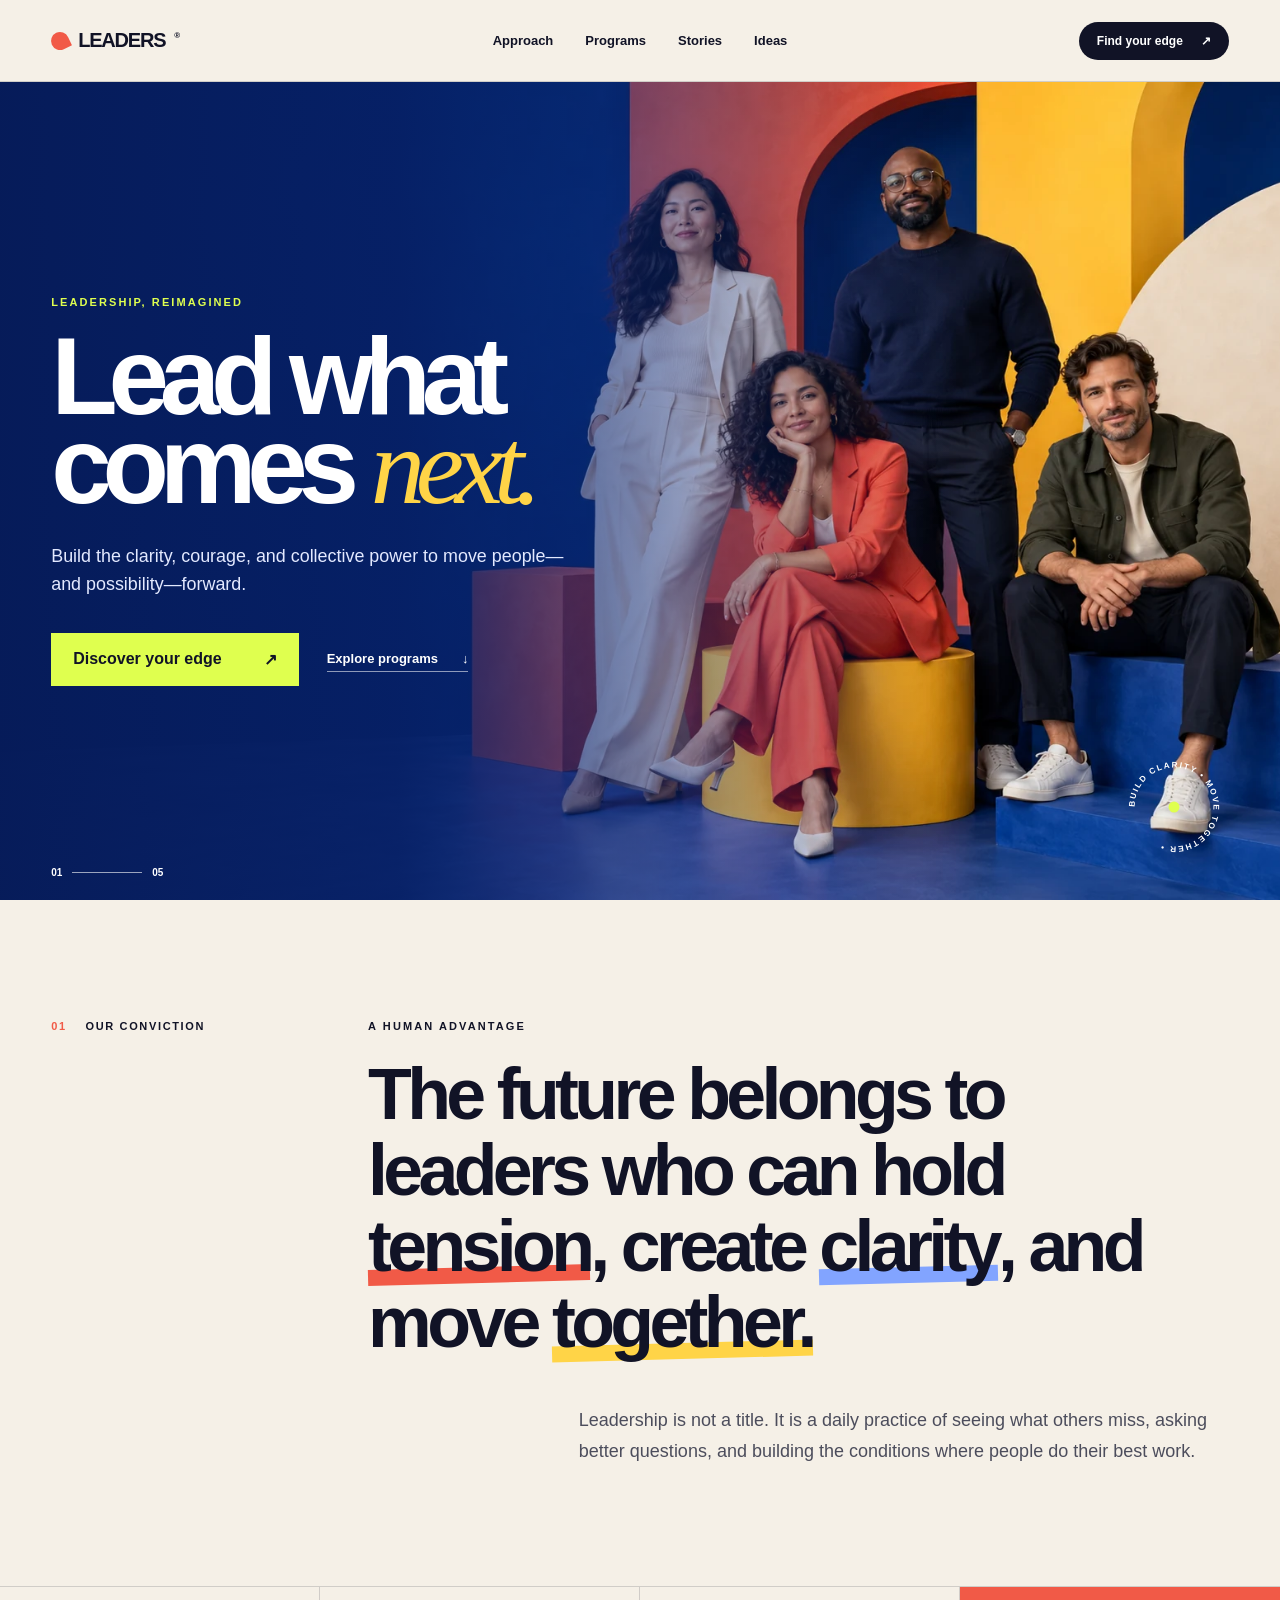
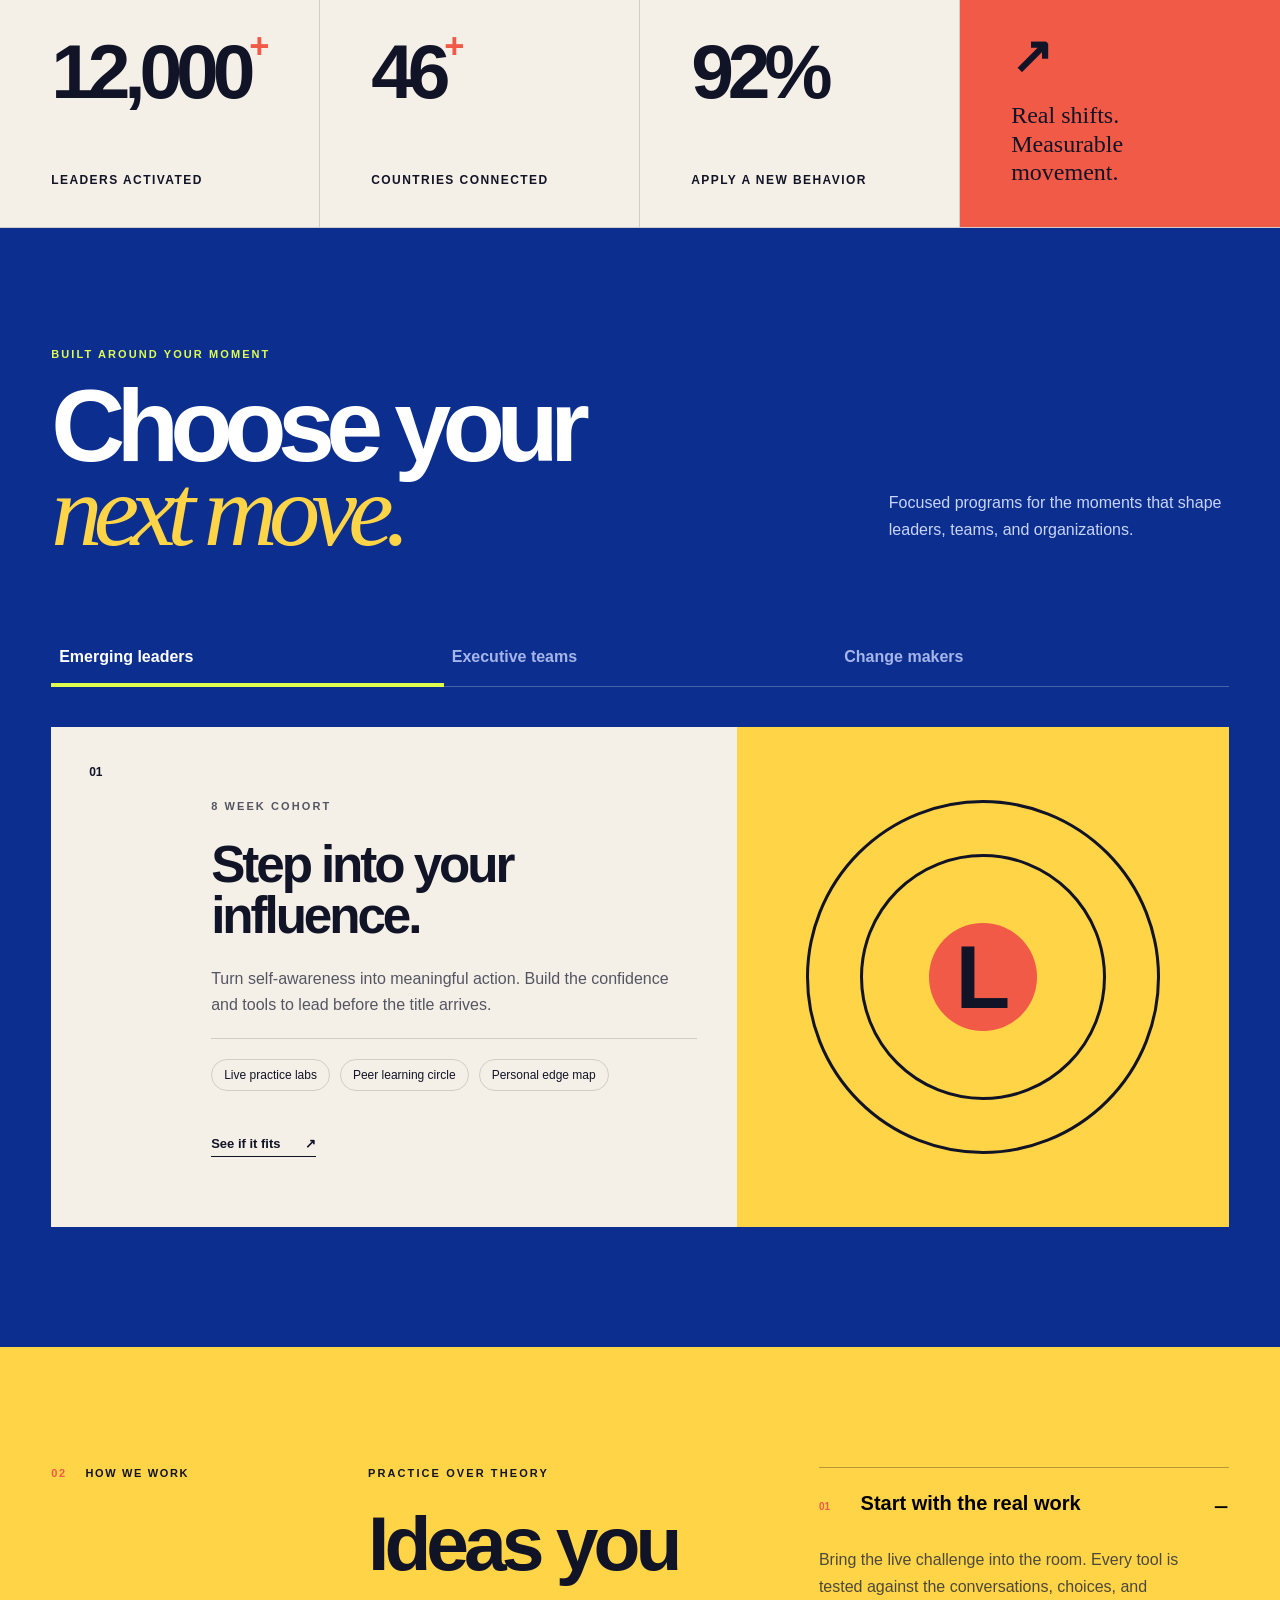
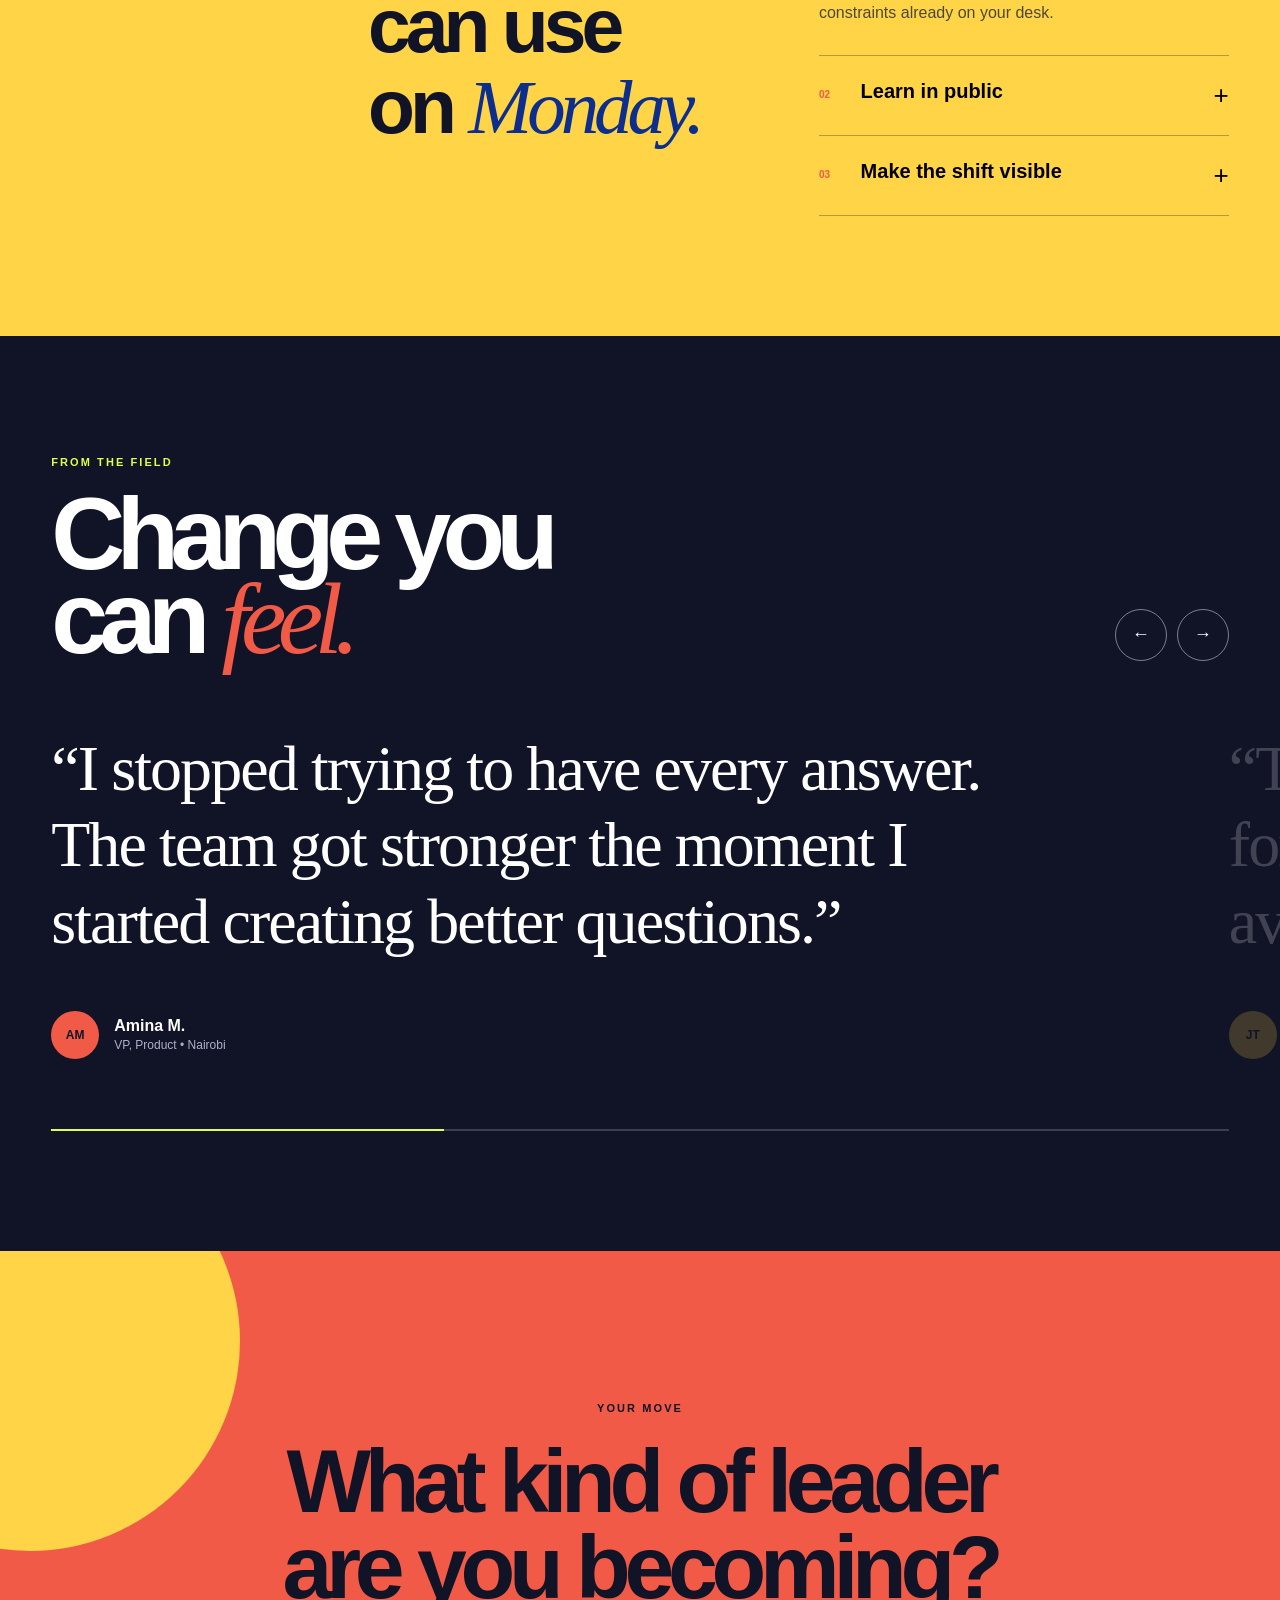
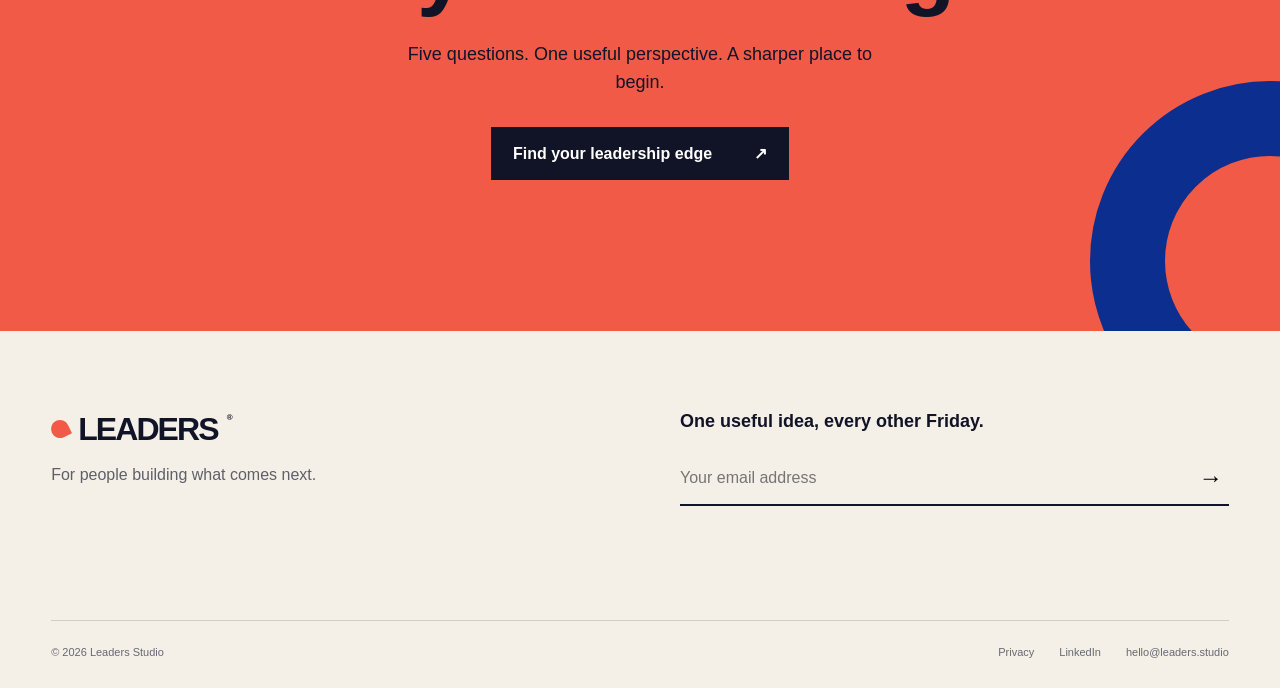
==== index.html @ 3ecda0b9 "Build premium interactive Leaders experience" ====
<!doctype html>
<html lang="en">
<head>
  <meta charset="utf-8">
  <meta name="viewport" content="width=device-width, initial-scale=1">
  <meta name="theme-color" content="#0c2f8f">
  <meta name="description" content="Leaders is a modern leadership studio for people building what comes next.">
  <title>Leaders — Lead what comes next</title>
  <link rel="icon" href="assets/favicon.svg" type="image/svg+xml">
  <link rel="stylesheet" href="styles.css">
  <script src="app.js" defer></script>
</head>
<body>
  <a class="skip-link" href="#main">Skip to content</a>
  <header class="site-header" id="top">
    <a class="brand" href="#top" aria-label="Leaders home">
      <span class="brand-dot" aria-hidden="true"></span>
      LEADERS<span class="brand-mark">®</span>
    </a>
    <nav class="desktop-nav" aria-label="Primary navigation">
      <a href="#approach">Approach</a>
      <a href="#programs">Programs</a>
      <a href="#stories">Stories</a>
      <a href="#ideas">Ideas</a>
    </nav>
    <button class="menu-button" type="button" aria-expanded="false" aria-controls="mobile-menu">
      <span>Menu</span><span class="menu-lines" aria-hidden="true"></span>
    </button>
    <button class="pill-button header-cta js-open-diagnostic" type="button">Find your edge <span>↗</span></button>
  </header>

  <div class="mobile-menu" id="mobile-menu" hidden>
    <nav aria-label="Mobile navigation">
      <a href="#approach">Approach <span>01</span></a>
      <a href="#programs">Programs <span>02</span></a>
      <a href="#stories">Stories <span>03</span></a>
      <a href="#ideas">Ideas <span>04</span></a>
    </nav>
    <button class="pill-button js-open-diagnostic" type="button">Find your leadership edge ↗</button>
  </div>

  <main id="main">
    <section class="hero" aria-labelledby="hero-heading">
      <img class="hero-image" src="assets/leaders-hero.webp" alt="A diverse group of four leaders in a colorful studio" width="2048" height="1280">
      <div class="hero-wash" aria-hidden="true"></div>
      <div class="hero-content reveal">
        <p class="eyebrow light">Leadership, reimagined</p>
        <h1 id="hero-heading">Lead what<br>comes <em>next.</em></h1>
        <p class="hero-copy">Build the clarity, courage, and collective power to move people—and possibility—forward.</p>
        <div class="hero-actions">
          <button class="button button-citrus js-open-diagnostic" type="button">Discover your edge <span>↗</span></button>
          <a class="text-link light-link" href="#programs">Explore programs <span>↓</span></a>
        </div>
      </div>
      <div class="hero-stamp" aria-hidden="true">
        <svg viewBox="0 0 120 120"><defs><path id="circle" d="M60,60 m-43,0 a43,43 0 1,1 86,0 a43,43 0 1,1 -86,0"/></defs><text><textPath href="#circle">BUILD CLARITY • MOVE TOGETHER • </textPath></text><circle cx="60" cy="60" r="6"/></svg>
      </div>
      <div class="hero-index" aria-hidden="true"><span>01</span><i></i><span>05</span></div>
    </section>

    <section class="manifesto section-grid" id="approach">
      <div class="section-label reveal"><span>01</span> Our conviction</div>
      <div class="manifesto-copy reveal">
        <p class="eyebrow">A human advantage</p>
        <h2>The future belongs to leaders who can hold <span class="marker coral">tension</span>, create <span class="marker blue">clarity</span>, and move <span class="marker yellow">together.</span></h2>
        <p>Leadership is not a title. It is a daily practice of seeing what others miss, asking better questions, and building the conditions where people do their best work.</p>
      </div>
    </section>

    <section class="metrics" aria-label="Our impact">
      <article class="metric reveal"><strong data-counter="12000">0</strong><span>leaders activated</span></article>
      <article class="metric reveal"><strong data-counter="46">0</strong><span>countries connected</span></article>
      <article class="metric reveal"><strong data-counter="92" data-suffix="%">0</strong><span>apply a new behavior</span></article>
      <article class="metric coral-card reveal"><span class="metric-symbol">↗</span><p>Real shifts.<br>Measurable movement.</p></article>
    </section>

    <section class="programs" id="programs">
      <div class="programs-head reveal">
        <div><p class="eyebrow light">Built around your moment</p><h2>Choose your<br><em>next move.</em></h2></div>
        <p>Focused programs for the moments that shape leaders, teams, and organizations.</p>
      </div>
      <div class="program-tabs" role="tablist" aria-label="Leadership programs">
        <button type="button" role="tab" aria-selected="true" aria-controls="program-panel" data-program="emerging">Emerging leaders</button>
        <button type="button" role="tab" aria-selected="false" aria-controls="program-panel" data-program="executive">Executive teams</button>
        <button type="button" role="tab" aria-selected="false" aria-controls="program-panel" data-program="change">Change makers</button>
      </div>
      <div class="program-panel" id="program-panel" role="tabpanel" tabindex="0">
        <div class="program-number" aria-hidden="true">01</div>
        <div class="program-content">
          <p class="eyebrow" id="program-kicker">8 week cohort</p>
          <h3 id="program-title">Step into your influence.</h3>
          <p id="program-copy">Turn self-awareness into meaningful action. Build the confidence and tools to lead before the title arrives.</p>
          <ul id="program-list"><li>Live practice labs</li><li>Peer learning circle</li><li>Personal edge map</li></ul>
          <button class="text-link dark-link js-open-diagnostic" type="button">See if it fits <span>↗</span></button>
        </div>
        <div class="program-visual" aria-hidden="true"><div class="orbit orbit-one"></div><div class="orbit orbit-two"></div><div class="orbit-core">L</div></div>
      </div>
    </section>

    <section class="principles section-grid" id="ideas">
      <div class="section-label reveal"><span>02</span> How we work</div>
      <div class="principles-content">
        <div class="principles-title reveal"><p class="eyebrow">Practice over theory</p><h2>Ideas you can use<br>on <em>Monday.</em></h2></div>
        <div class="accordion">
          <article class="accordion-item open">
            <button type="button" aria-expanded="true"><span><i>01</i> Start with the real work</span><b>−</b></button>
            <div class="accordion-content"><p>Bring the live challenge into the room. Every tool is tested against the conversations, choices, and constraints already on your desk.</p></div>
          </article>
          <article class="accordion-item">
            <button type="button" aria-expanded="false"><span><i>02</i> Learn in public</span><b>+</b></button>
            <div class="accordion-content"><p>Leadership grows through observation and honest reflection. Practice with peers who challenge your defaults and expand your range.</p></div>
          </article>
          <article class="accordion-item">
            <button type="button" aria-expanded="false"><span><i>03</i> Make the shift visible</span><b>+</b></button>
            <div class="accordion-content"><p>Translate intention into small, observable behaviors. Measure what changes in the room, across the team, and through the work.</p></div>
          </article>
        </div>
      </div>
    </section>

    <section class="story-section" id="stories">
      <div class="story-top reveal">
        <div><p class="eyebrow light">From the field</p><h2>Change you<br>can <em>feel.</em></h2></div>
        <div class="story-controls"><button class="circle-button" id="story-prev" type="button" aria-label="Previous story">←</button><button class="circle-button" id="story-next" type="button" aria-label="Next story">→</button></div>
      </div>
      <div class="story-track" aria-live="polite">
        <article class="story-card active" data-story="0">
          <blockquote>“I stopped trying to have every answer. The team got stronger the moment I started creating better questions.”</blockquote>
          <footer><span class="avatar avatar-coral">AM</span><div><strong>Amina M.</strong><span>VP, Product • Nairobi</span></div></footer>
        </article>
        <article class="story-card" data-story="1">
          <blockquote>“The program gave us a shared language for the conversations we had been avoiding. That changed everything.”</blockquote>
          <footer><span class="avatar avatar-yellow">JT</span><div><strong>Jon T.</strong><span>Founder • London</span></div></footer>
        </article>
        <article class="story-card" data-story="2">
          <blockquote>“We moved from a group of smart individuals to a team that could actually think—and decide—together.”</blockquote>
          <footer><span class="avatar avatar-blue">SL</span><div><strong>Sofia L.</strong><span>Chief People Officer • São Paulo</span></div></footer>
        </article>
      </div>
      <div class="story-progress"><i></i></div>
    </section>

    <section class="cta-section">
      <div class="cta-shape shape-one" aria-hidden="true"></div><div class="cta-shape shape-two" aria-hidden="true"></div>
      <div class="cta-content reveal">
        <p class="eyebrow">Your move</p>
        <h2>What kind of leader<br>are you becoming?</h2>
        <p>Five questions. One useful perspective. A sharper place to begin.</p>
        <button class="button button-ink js-open-diagnostic" type="button">Find your leadership edge <span>↗</span></button>
      </div>
    </section>
  </main>

  <footer class="site-footer">
    <div class="footer-main">
      <div><a class="brand footer-brand" href="#top"><span class="brand-dot"></span>LEADERS<span class="brand-mark">®</span></a><p>For people building what comes next.</p></div>
      <form class="newsletter" id="newsletter-form"><label for="email">One useful idea, every other Friday.</label><div><input id="email" type="email" placeholder="Your email address" required autocomplete="email"><button type="submit" aria-label="Subscribe">→</button></div><p class="form-note" id="form-note" aria-live="polite"></p></form>
    </div>
    <div class="footer-bottom"><span>© 2026 Leaders Studio</span><div><a href="#">Privacy</a><a href="#">LinkedIn</a><a href="mailto:hello@leaders.studio">hello@leaders.studio</a></div></div>
  </footer>

  <dialog class="diagnostic" id="diagnostic-dialog" aria-labelledby="diagnostic-title">
    <div class="diagnostic-shell">
      <button class="dialog-close" type="button" aria-label="Close diagnostic">×</button>
      <div class="diagnostic-aside"><a class="brand"><span class="brand-dot"></span>LEADERS<span class="brand-mark">®</span></a><div><span id="question-count">01 / 05</span><div class="progress"><i id="diagnostic-progress"></i></div><p>There are no wrong answers. Choose the response that feels most like you today.</p></div></div>
      <div class="diagnostic-main">
        <section id="diagnostic-questions">
          <p class="eyebrow">Leadership edge finder</p>
          <h2 id="diagnostic-title">When the path is unclear, you usually…</h2>
          <div class="answer-list" id="answer-list"></div>
          <button class="back-button" id="diagnostic-back" type="button" hidden>← Previous question</button>
        </section>
        <section class="diagnostic-result" id="diagnostic-result" hidden>
          <p class="eyebrow">Your current edge</p><div class="result-badge" id="result-badge">CA</div><h2 id="result-title">The Catalyst</h2><p id="result-copy"></p>
          <div class="result-bars"><div><span>Vision</span><i><b id="bar-vision"></b></i></div><div><span>Connection</span><i><b id="bar-connection"></b></i></div><div><span>Delivery</span><i><b id="bar-delivery"></b></i></div></div>
          <button class="button button-citrus" id="result-reset" type="button">Try again ↻</button>
        </section>
      </div>
    </div>
  </dialog>
</body>
</html>
---- styles.css ----
:root{--ink:#111326;--blue:#0c2f8f;--blue-2:#153fa9;--coral:#f15a47;--yellow:#ffd447;--citrus:#dfff4f;--cream:#f5f0e7;--white:#fff;--line:rgba(17,19,38,.16);--pad:clamp(20px,4vw,64px);--ease:cubic-bezier(.2,.75,.25,1);--radius:0px}*{box-sizing:border-box}html{scroll-behavior:smooth}body{margin:0;background:var(--cream);color:var(--ink);font-family:"Avenir Next","Helvetica Neue",Arial,sans-serif;font-size:16px;overflow-x:hidden}body.menu-open,body.dialog-open{overflow:hidden}button,input{font:inherit}button,a{-webkit-tap-highlight-color:transparent}button{cursor:pointer}a{color:inherit;text-decoration:none}.skip-link{position:fixed;top:8px;left:8px;z-index:200;background:var(--citrus);padding:12px 18px;transform:translateY(-150%)}.skip-link:focus{transform:none}.site-header{height:82px;background:var(--cream);display:grid;grid-template-columns:1fr auto 1fr;align-items:center;padding:0 var(--pad);position:relative;z-index:50;border-bottom:1px solid var(--line)}.brand{display:inline-flex;align-items:center;gap:9px;width:max-content;font-weight:900;letter-spacing:-.06em;font-size:20px}.brand-dot{width:18px;height:18px;background:var(--coral);display:inline-block;border-radius:50% 50% 0 50%;transform:rotate(-25deg)}.brand-mark{font-size:8px;align-self:flex-start;margin-top:2px}.desktop-nav{display:flex;gap:32px;font-size:13px;font-weight:700}.desktop-nav a{position:relative}.desktop-nav a:after{content:"";position:absolute;left:0;right:100%;bottom:-6px;height:2px;background:var(--coral);transition:right .3s var(--ease)}.desktop-nav a:hover:after{right:0}.header-cta{justify-self:end}.pill-button,.button{border:0;font-weight:800}.pill-button{border-radius:999px;background:var(--ink);color:white;padding:12px 18px;font-size:12px;display:inline-flex;gap:18px;align-items:center}.pill-button:hover span{transform:translate(2px,-2px)}.menu-button{display:none;border:0;background:transparent;font-weight:800}.mobile-menu{position:fixed;z-index:40;inset:72px 0 0;background:var(--yellow);padding:40px 24px}.mobile-menu nav{display:grid}.mobile-menu nav a{font-size:40px;font-weight:800;letter-spacing:-.05em;padding:15px 0;border-bottom:1px solid rgba(17,19,38,.2);display:flex;justify-content:space-between}.mobile-menu nav span{font-size:12px;letter-spacing:0}.mobile-menu .pill-button{margin-top:35px}.hero{height:calc(100svh - 82px);min-height:650px;position:relative;isolation:isolate;background:var(--blue);overflow:hidden}.hero-image{position:absolute;inset:0;width:100%;height:100%;object-fit:cover}.hero-wash{position:absolute;inset:0;background:linear-gradient(90deg,rgba(6,27,89,.99) 0%,rgba(6,31,101,.94) 31%,rgba(12,47,143,.43) 53%,rgba(12,47,143,0) 75%)}.hero-content{position:relative;z-index:2;height:100%;display:flex;flex-direction:column;justify-content:center;align-items:flex-start;width:min(720px,58%);padding:60px var(--pad);color:white}.eyebrow{text-transform:uppercase;letter-spacing:.19em;font-weight:900;font-size:11px;margin:0 0 24px}.eyebrow.light{color:var(--citrus)}.hero h1,.programs h2,.story-section h2{font-size:clamp(64px,8.5vw,134px);line-height:.82;letter-spacing:-.085em;margin:0;font-weight:850}.hero h1 em,.programs h2 em,.story-section h2 em{font-family:Georgia,serif;font-weight:400}.hero h1 em{color:var(--yellow)}.hero-copy{font-size:clamp(16px,1.4vw,21px);line-height:1.55;max-width:530px;margin:32px 0 0;color:#e3e9ff}.hero-actions{display:flex;align-items:center;gap:28px;margin-top:34px}.button{padding:17px 22px;display:inline-flex;gap:42px;align-items:center;transition:transform .25s var(--ease),box-shadow .25s}.button:hover{transform:translateY(-3px);box-shadow:0 12px 30px rgba(0,0,0,.15)}.button-citrus{background:var(--citrus);color:var(--ink)}.button-ink{background:var(--ink);color:white}.text-link{border:0;background:none;padding:5px 0;font-size:13px;font-weight:800;display:inline-flex;gap:24px;align-items:center}.light-link{color:white;border-bottom:1px solid rgba(255,255,255,.55)}.dark-link{color:var(--ink);border-bottom:1px solid var(--ink)}.text-link span{transition:transform .2s}.text-link:hover span{transform:translate(3px,-2px)}.hero-stamp{position:absolute;z-index:2;right:var(--pad);bottom:38px;width:110px;height:110px;color:white}.hero-stamp svg{width:100%;height:100%;animation:spin 18s linear infinite}.hero-stamp text{fill:white;font-size:9px;letter-spacing:1.8px;font-weight:800}.hero-stamp circle{fill:var(--citrus)}.hero-index{position:absolute;z-index:2;left:var(--pad);bottom:22px;color:white;display:flex;align-items:center;gap:10px;font-size:10px;font-weight:800}.hero-index i{width:70px;height:1px;background:rgba(255,255,255,.6)}@keyframes spin{to{transform:rotate(360deg)}}.section-grid{display:grid;grid-template-columns:minmax(150px,1fr) minmax(0,3fr);gap:30px;padding:120px var(--pad)}.section-label{text-transform:uppercase;font-size:11px;letter-spacing:.15em;font-weight:800}.section-label span{color:var(--coral);margin-right:14px}.manifesto-copy{max-width:1050px}.manifesto-copy h2,.principles h2{font-size:clamp(42px,5.6vw,82px);line-height:1.06;letter-spacing:-.065em;margin:0}.manifesto-copy>p:last-child{font-size:18px;line-height:1.7;max-width:650px;margin:45px 0 0 auto;color:#4c4d5c}.marker{position:relative;white-space:nowrap}.marker:after{content:"";position:absolute;height:.22em;left:0;right:0;bottom:.05em;z-index:-1;transform:rotate(-1.5deg)}.marker.coral:after{background:var(--coral)}.marker.blue:after{background:#82a4ff}.marker.yellow:after{background:var(--yellow)}.metrics{display:grid;grid-template-columns:repeat(4,1fr);border-top:1px solid var(--line);border-bottom:1px solid var(--line)}.metric{min-height:240px;padding:40px var(--pad);border-right:1px solid var(--line);display:flex;flex-direction:column;justify-content:space-between}.metric strong{font-size:clamp(52px,6vw,88px);letter-spacing:-.08em}.metric strong:after{content:"+";color:var(--coral);font-size:.45em;vertical-align:top}.metric:nth-child(3) strong:after{content:""}.metric span{font-size:12px;text-transform:uppercase;letter-spacing:.12em;font-weight:800}.metric.coral-card{background:var(--coral);border:0}.metric.coral-card .metric-symbol{font-size:50px}.metric.coral-card p{font-family:Georgia,serif;font-size:24px;line-height:1.2;margin:0}.programs{background:var(--blue);color:white;padding:120px var(--pad)}.programs-head{display:flex;justify-content:space-between;align-items:end;gap:50px}.programs-head>p{width:340px;color:#c8d4fc;line-height:1.7;margin:0 0 10px}.programs h2{font-size:clamp(65px,8vw,116px)}.programs h2 em{color:var(--yellow)}.program-tabs{display:flex;border-bottom:1px solid rgba(255,255,255,.25);margin-top:75px}.program-tabs button{flex:1;border:0;background:transparent;color:#a6b5e9;padding:20px 8px;font-weight:800;text-align:left;position:relative}.program-tabs button[aria-selected="true"]{color:white}.program-tabs button[aria-selected="true"]:after{content:"";position:absolute;left:0;right:0;bottom:-1px;height:4px;background:var(--citrus)}.program-panel{margin-top:40px;background:var(--cream);color:var(--ink);min-height:500px;display:grid;grid-template-columns:120px 1.15fr 1fr;overflow:hidden}.program-number{padding:38px;font-size:12px;font-weight:800}.program-content{padding:70px 40px;align-self:center;max-width:600px}.program-content h3{font-size:clamp(38px,4vw,62px);line-height:1;letter-spacing:-.06em;margin:0 0 24px}.program-content>p{color:#545563;line-height:1.65}.program-content ul{list-style:none;padding:20px 0;margin:20px 0;border-top:1px solid var(--line);display:flex;flex-wrap:wrap;gap:10px}.program-content li{font-size:12px;border:1px solid var(--line);border-radius:999px;padding:8px 12px}.program-visual{position:relative;overflow:hidden;background:var(--yellow);display:grid;place-items:center}.orbit{position:absolute;border:3px solid var(--ink);border-radius:50%}.orbit-one{width:72%;aspect-ratio:1}.orbit-two{width:50%;aspect-ratio:1}.orbit-core{width:22%;aspect-ratio:1;background:var(--coral);display:grid;place-items:center;border-radius:50%;font-size:clamp(50px,7vw,100px);font-weight:900;transition:transform .6s var(--ease)}.program-panel:hover .orbit-core{transform:rotate(12deg) scale(1.05)}.principles{background:var(--yellow)}.principles-content{display:grid;grid-template-columns:.95fr 1.05fr;gap:80px}.principles h2{font-size:clamp(52px,6vw,90px)}.principles h2 em{font-family:Georgia,serif;font-weight:400;color:var(--blue)}.accordion-item{border-top:1px solid rgba(17,19,38,.3)}.accordion-item:last-child{border-bottom:1px solid rgba(17,19,38,.3)}.accordion-item button{width:100%;border:0;background:none;padding:24px 0;display:flex;justify-content:space-between;text-align:left;font-weight:800;font-size:20px}.accordion-item i{font-style:normal;font-size:10px;color:var(--coral);margin-right:25px}.accordion-item b{font-size:26px;font-weight:400}.accordion-content{display:grid;grid-template-rows:0fr;transition:grid-template-rows .4s var(--ease)}.accordion-content>p{overflow:hidden;margin:0;line-height:1.65;color:#4c493b;padding-right:35px}.accordion-item.open .accordion-content{grid-template-rows:1fr}.accordion-item.open .accordion-content>p{padding-bottom:28px}.story-section{background:var(--ink);color:white;padding:120px var(--pad);overflow:hidden}.story-top{display:flex;justify-content:space-between;align-items:end}.story-section h2{font-size:clamp(62px,8vw,112px)}.story-section h2 em{color:var(--coral)}.story-controls{display:flex;gap:10px}.circle-button{width:52px;height:52px;border-radius:50%;border:1px solid rgba(255,255,255,.45);background:transparent;color:white;font-size:18px}.circle-button:hover{background:white;color:var(--ink)}.story-track{margin-top:70px;display:flex;transition:transform .6s var(--ease)}.story-card{min-width:100%;padding-right:15vw;opacity:.2;transition:opacity .4s}.story-card.active{opacity:1}.story-card blockquote{font-family:Georgia,serif;font-size:clamp(36px,5vw,68px);line-height:1.2;margin:0;letter-spacing:-.03em}.story-card footer{display:flex;align-items:center;gap:15px;margin-top:50px}.story-card footer div{display:grid;gap:3px}.story-card footer span{font-size:12px;color:#aeb2c8}.avatar{width:48px;height:48px;border-radius:50%;display:grid!important;place-items:center;color:var(--ink)!important;font-weight:900}.avatar-coral{background:var(--coral)}.avatar-yellow{background:var(--yellow)}.avatar-blue{background:#86a7ff}.story-progress{height:2px;background:rgba(255,255,255,.18);margin-top:70px}.story-progress i{display:block;width:33.333%;height:100%;background:var(--citrus);transition:transform .6s var(--ease)}.cta-section{min-height:680px;background:var(--coral);display:grid;place-items:center;text-align:center;position:relative;overflow:hidden;padding:100px 24px}.cta-content{position:relative;z-index:2}.cta-section h2{font-size:clamp(52px,7vw,100px);line-height:.96;letter-spacing:-.07em;margin:0}.cta-section p:not(.eyebrow){font-size:18px;margin:30px auto;max-width:510px;line-height:1.6}.cta-shape{position:absolute;border-radius:50%}.shape-one{width:420px;height:420px;background:var(--yellow);left:-180px;top:-120px}.shape-two{width:360px;height:360px;border:75px solid var(--blue);right:-170px;bottom:-110px}.site-footer{background:var(--cream);padding:80px var(--pad) 30px}.footer-main{display:grid;grid-template-columns:1fr 1fr;gap:80px;align-items:start}.footer-brand{font-size:32px}.footer-main>div>p{color:#5e5f69;margin-top:18px}.newsletter label{font-weight:800;font-size:18px}.newsletter>div{display:flex;border-bottom:2px solid var(--ink);margin-top:20px}.newsletter input{flex:1;border:0;background:transparent;padding:17px 0;outline:0}.newsletter button{border:0;background:none;font-size:24px}.form-note{height:20px;font-size:12px;color:var(--blue)}.footer-bottom{display:flex;justify-content:space-between;border-top:1px solid var(--line);padding-top:25px;margin-top:70px;font-size:11px;color:#666873}.footer-bottom div{display:flex;gap:25px}.diagnostic{padding:0;border:0;width:min(1100px,calc(100% - 32px));max-width:none;background:transparent}.diagnostic::backdrop{background:rgba(5,8,22,.88);backdrop-filter:blur(8px)}.diagnostic-shell{min-height:660px;display:grid;grid-template-columns:33% 67%;background:var(--cream);position:relative}.dialog-close{position:absolute;right:20px;top:18px;z-index:4;border:0;background:transparent;font-size:32px;line-height:1}.diagnostic-aside{background:var(--blue);color:white;padding:35px;display:flex;flex-direction:column;justify-content:space-between}.diagnostic-aside .brand-dot{background:var(--yellow)}.diagnostic-aside>div>span{font-size:11px;font-weight:800}.diagnostic-aside p{color:#bdc8ef;font-size:13px;line-height:1.6}.progress{height:3px;background:rgba(255,255,255,.2);margin:14px 0 25px}.progress i{display:block;width:20%;height:100%;background:var(--citrus);transition:width .35s}.diagnostic-main{padding:70px clamp(30px,6vw,90px);display:grid;align-items:center}.diagnostic-main h2{font-size:clamp(36px,4vw,58px);letter-spacing:-.06em;line-height:1.05;margin:0 0 35px}.answer-list{display:grid;gap:10px}.answer-button{border:1px solid var(--line);background:white;text-align:left;padding:18px 20px;font-weight:700;display:flex;align-items:center;gap:15px;transition:background .2s,transform .2s}.answer-button:hover,.answer-button:focus{background:var(--yellow);transform:translateX(5px);outline:0}.answer-button span{font-size:10px;border:1px solid currentColor;width:24px;height:24px;border-radius:50%;display:grid;place-items:center}.back-button{border:0;background:none;margin-top:20px;padding:0;color:#676877}.result-badge{width:72px;height:72px;background:var(--yellow);display:grid;place-items:center;border-radius:50%;font-weight:900;margin-bottom:25px}.diagnostic-result>p{font-size:18px;line-height:1.65;color:#555766}.result-bars{display:grid;gap:12px;margin:28px 0}.result-bars>div{display:grid;grid-template-columns:90px 1fr;align-items:center;font-size:12px;font-weight:800}.result-bars i{height:8px;background:#dcddd9}.result-bars b{display:block;height:100%;width:0;background:var(--blue);transition:width .8s var(--ease)}.reveal{opacity:0;transform:translateY(28px);transition:opacity .8s var(--ease),transform .8s var(--ease)}.reveal.visible{opacity:1;transform:none}@media(prefers-reduced-motion:reduce){*{scroll-behavior:auto!important;animation-duration:.001ms!important;animation-iteration-count:1!important;transition-duration:.001ms!important}.reveal{opacity:1;transform:none}}@media(max-width:980px){.site-header{grid-template-columns:1fr auto}.desktop-nav,.header-cta{display:none}.menu-button{display:flex;align-items:center;gap:10px}.menu-lines{width:20px;height:11px;border-top:2px solid;border-bottom:2px solid}.hero-content{width:70%}.section-grid{grid-template-columns:1fr;padding-block:85px}.section-label{margin-bottom:25px}.metrics{grid-template-columns:repeat(2,1fr)}.metric:nth-child(2){border-right:0}.principles-content{grid-template-columns:1fr}.program-panel{grid-template-columns:80px 1fr}.program-visual{min-height:350px;grid-column:1/-1}.footer-main{grid-template-columns:1fr}.diagnostic-shell{grid-template-columns:250px 1fr}}@media(max-width:650px){:root{--pad:20px}.site-header{height:72px}.hero{height:calc(100svh - 72px);min-height:680px}.hero-image{object-position:63% center}.hero-wash{background:linear-gradient(180deg,rgba(6,27,89,.98) 0%,rgba(6,27,89,.85) 47%,rgba(6,27,89,.15) 100%)}.hero-content{width:100%;height:auto;padding-top:60px;justify-content:flex-start}.hero h1{font-size:clamp(58px,19vw,86px)}.hero-copy{font-size:15px;max-width:90%}.hero-actions{align-items:flex-start;flex-direction:column;gap:20px}.hero-stamp{width:82px;height:82px;right:20px;bottom:24px}.manifesto-copy h2{font-size:43px}.manifesto-copy>p:last-child{font-size:16px;margin-top:30px}.metrics{grid-template-columns:1fr}.metric{min-height:170px;border-right:0;border-bottom:1px solid var(--line);padding:28px 24px}.metric strong{font-size:60px}.programs{padding-block:85px}.programs-head{display:block}.programs-head>p{width:auto;margin-top:28px}.programs h2,.story-section h2{font-size:64px}.program-tabs{overflow-x:auto}.program-tabs button{min-width:150px}.program-panel{grid-template-columns:1fr}.program-number{padding:24px}.program-content{padding:25px 24px 50px}.program-visual{min-height:300px}.principles-content{gap:45px}.principles h2{font-size:53px}.accordion-item button{font-size:17px}.story-section{padding-block:85px}.story-controls{display:none}.story-card{padding-right:0}.story-card blockquote{font-size:37px}.cta-section{min-height:600px}.cta-section h2{font-size:56px}.footer-main{gap:45px}.footer-bottom{display:grid;gap:20px}.footer-bottom div{flex-wrap:wrap}.diagnostic{width:100%;height:100%;max-height:none;margin:0}.diagnostic-shell{min-height:100%;grid-template-columns:1fr}.diagnostic-aside{min-height:155px;padding:24px}.diagnostic-aside>div p{display:none}.diagnostic-main{padding:38px 22px}.diagnostic-main h2{font-size:38px}.dialog-close{color:white}.shape-one{width:260px;height:260px}.shape-two{width:250px;height:250px;border-width:55px}}
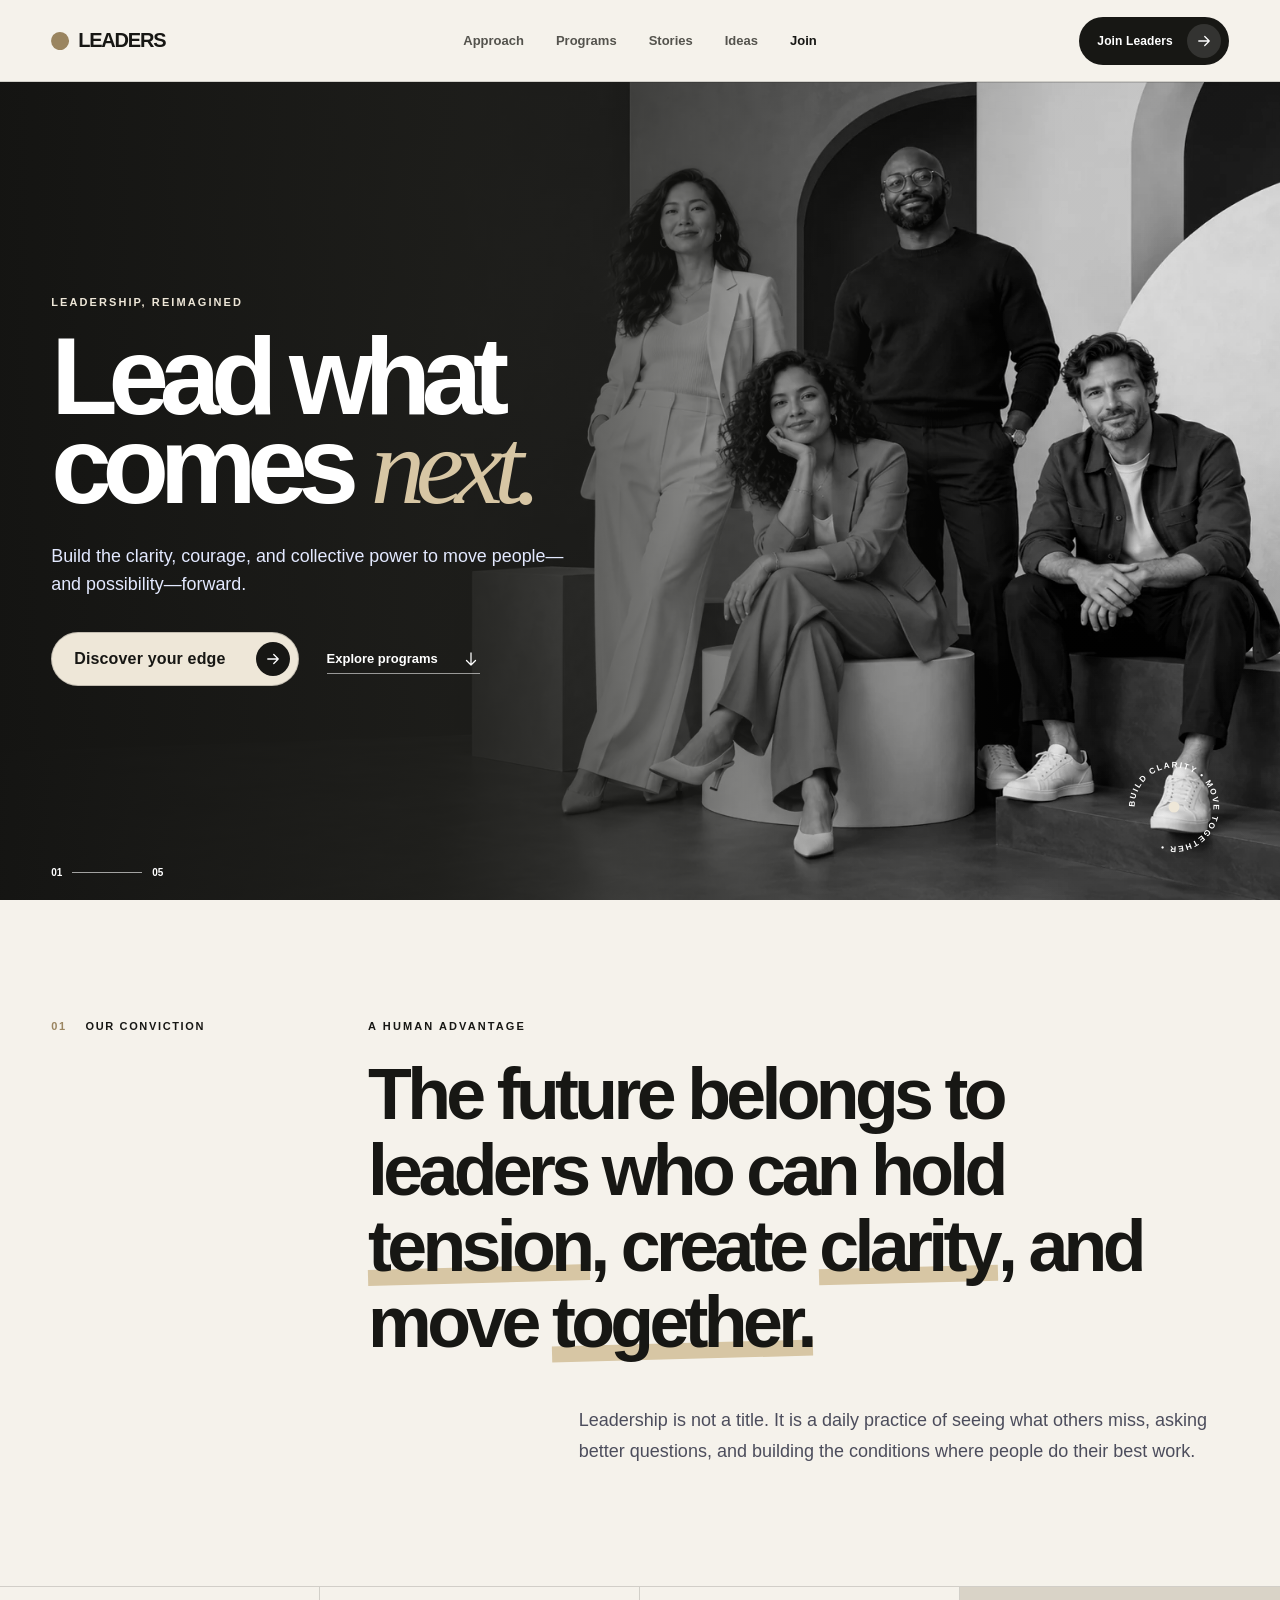
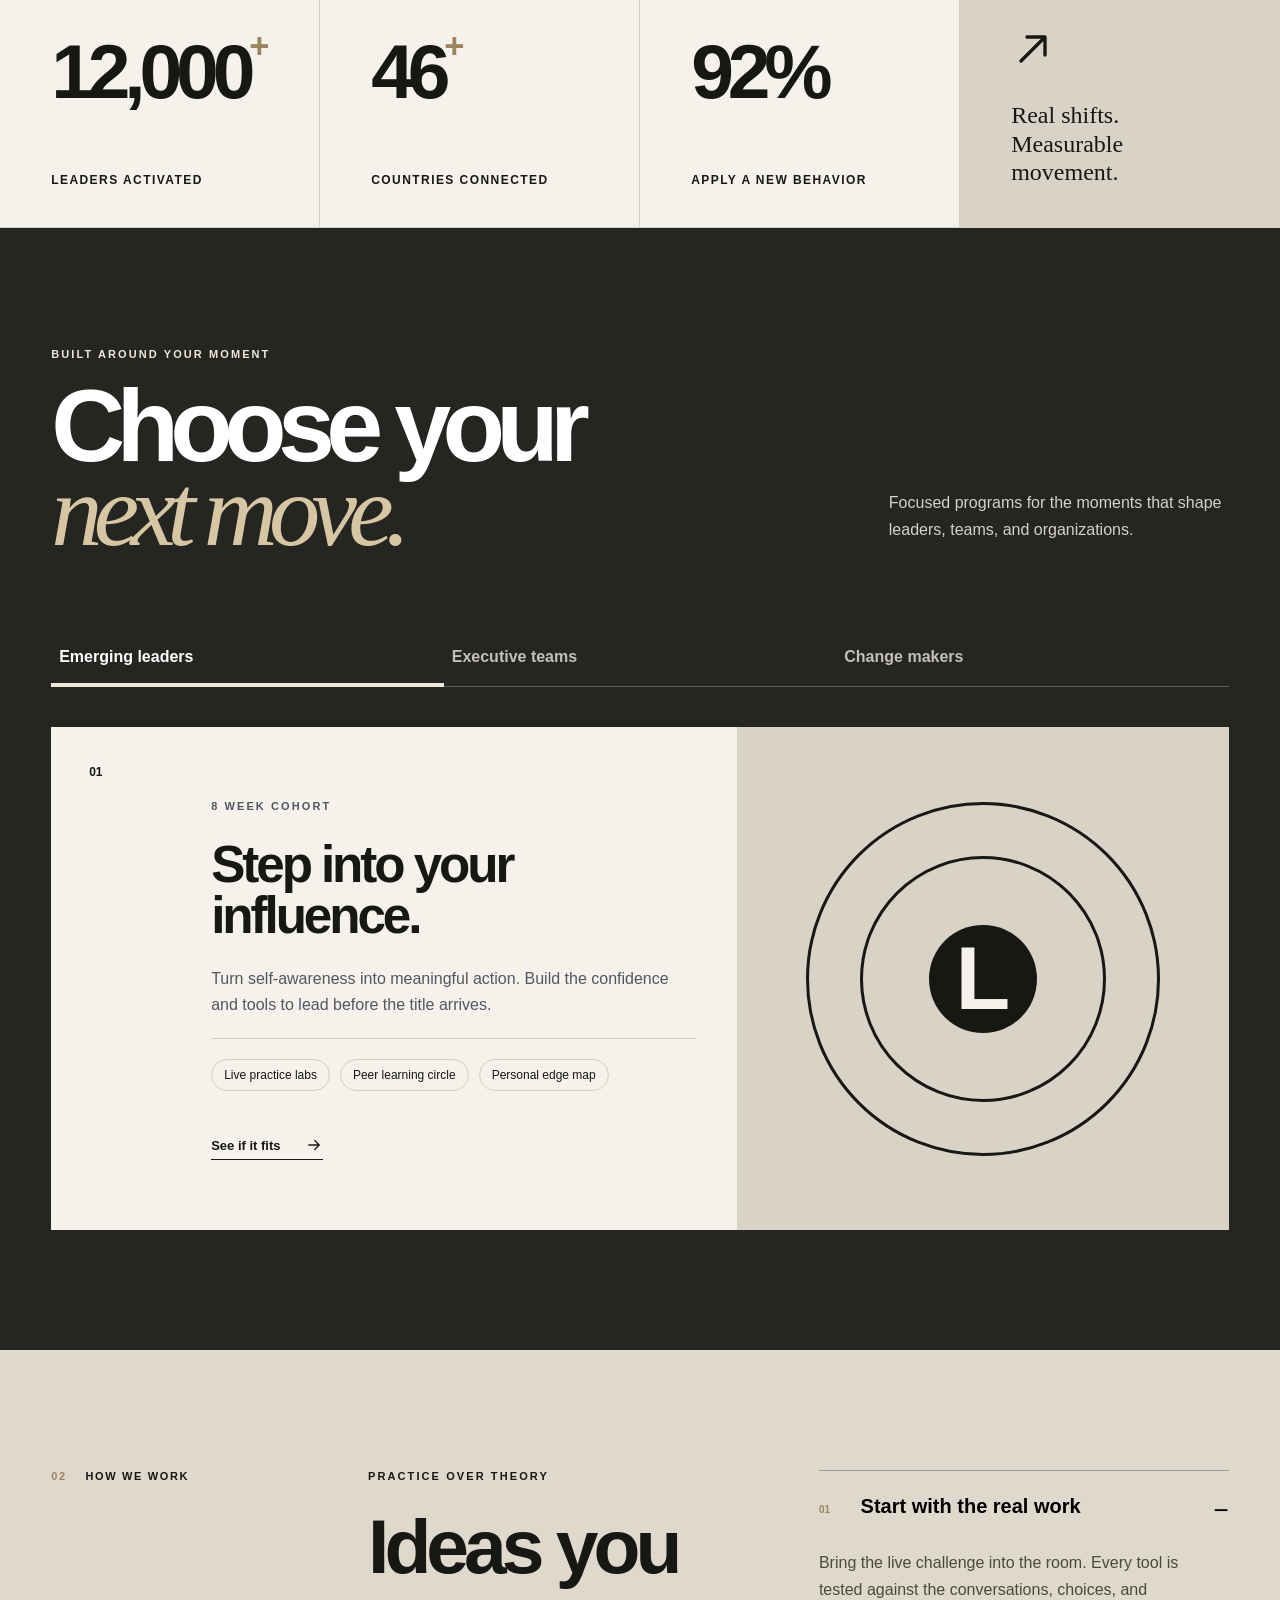
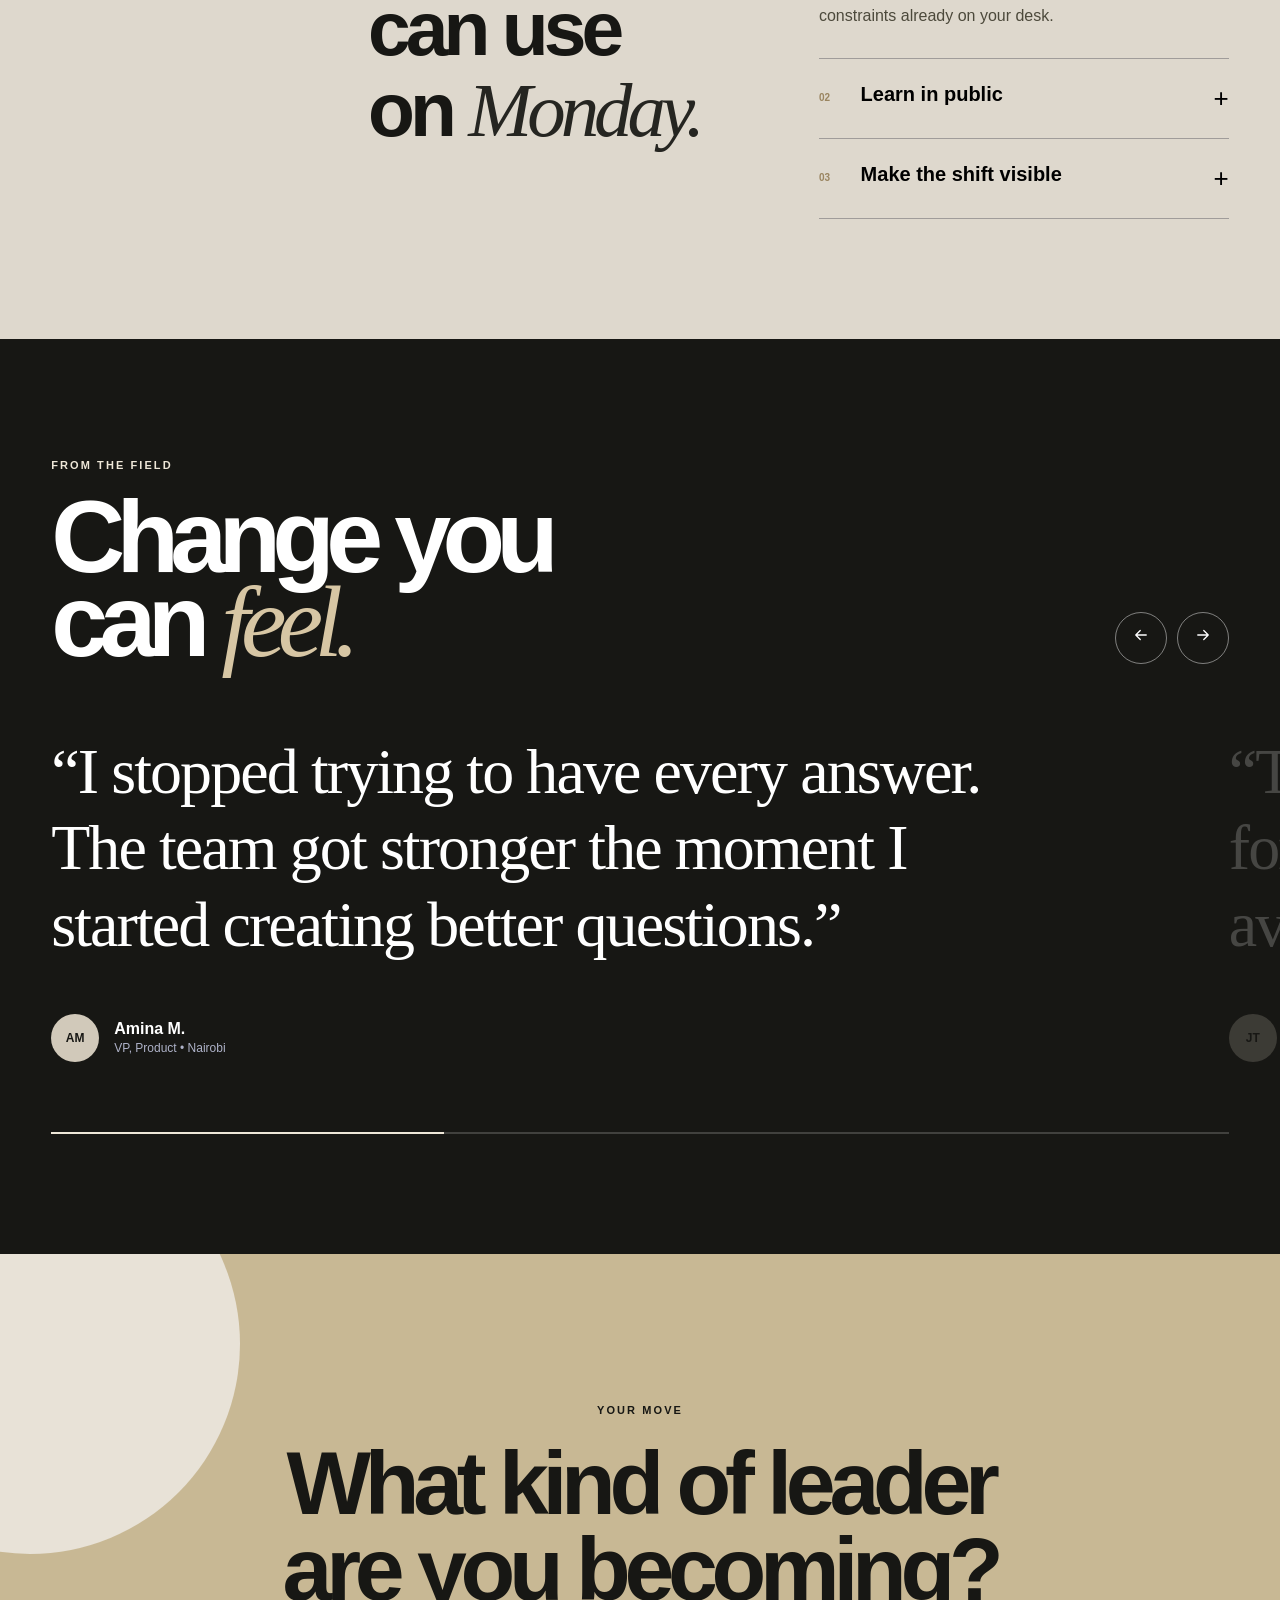
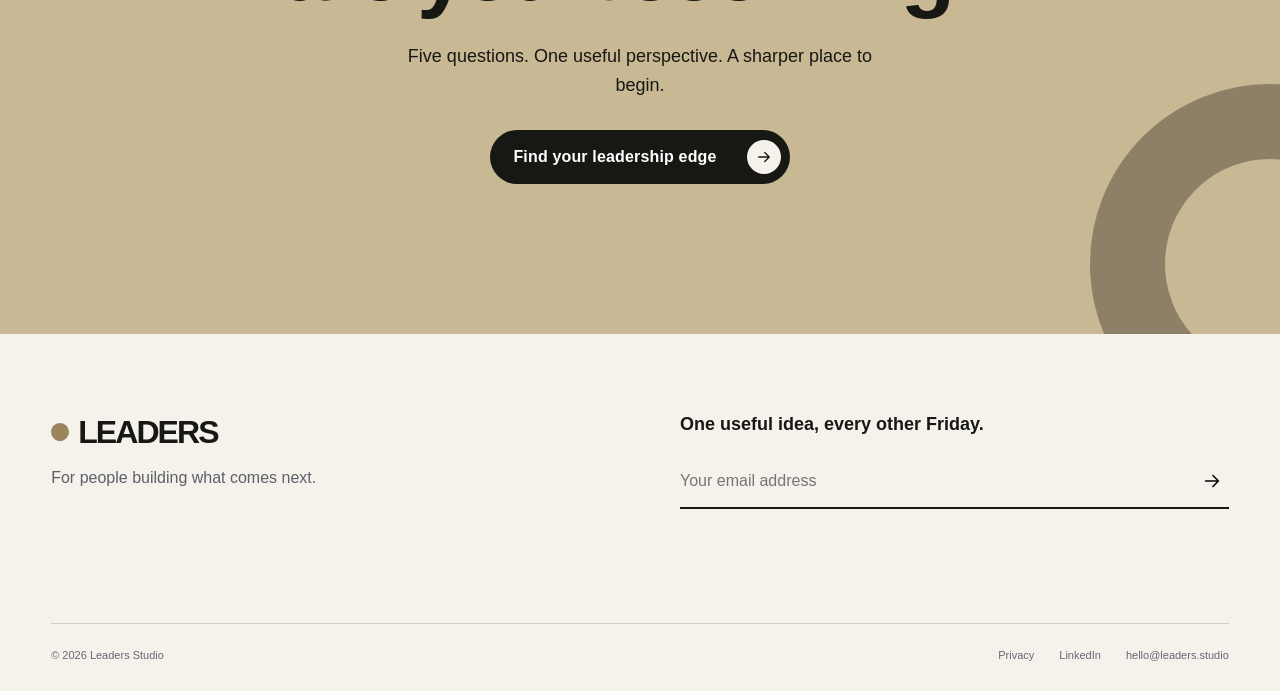
==== commit 49ad2e36: "Refine premium design and add account access" ====
--- a/index.html
+++ b/index.html
@@ -15,29 +15,17 @@
   <header class="site-header" id="top">
     <a class="brand" href="#top" aria-label="Leaders home">
       <span class="brand-dot" aria-hidden="true"></span>
-      LEADERS<span class="brand-mark">®</span>
+      LEADERS
     </a>
     <nav class="desktop-nav" aria-label="Primary navigation">
-      <a href="#approach">Approach</a>
-      <a href="#programs">Programs</a>
-      <a href="#stories">Stories</a>
-      <a href="#ideas">Ideas</a>
+      <a href="#approach"><span class="nav-icon"><svg viewBox="0 0 24 24"><circle cx="12" cy="12" r="8"/><path d="m15 9-2 4-4 2 2-4z"/></svg></span><span>Approach</span></a>
+      <a href="#programs"><span class="nav-icon"><svg viewBox="0 0 24 24"><rect x="4" y="4" width="6" height="6" rx="1"/><rect x="14" y="4" width="6" height="6" rx="1"/><rect x="4" y="14" width="6" height="6" rx="1"/><rect x="14" y="14" width="6" height="6" rx="1"/></svg></span><span>Programs</span></a>
+      <a href="#stories"><span class="nav-icon"><svg viewBox="0 0 24 24"><path d="M5 18.5A3.5 3.5 0 0 1 8.5 15H20V4H7a3 3 0 0 0-3 3v11a2 2 0 0 0 2 2h14"/><path d="M8 8h8M8 11h6"/></svg></span><span>Stories</span></a>
+      <a href="#ideas"><span class="nav-icon"><svg viewBox="0 0 24 24"><path d="M9 18h6M10 22h4M8.5 14.5A6 6 0 1 1 15.5 14.5c-1.1.8-1.5 1.5-1.5 2.5h-4c0-1-.4-1.7-1.5-2.5Z"/></svg></span><span>Ideas</span></a>
+      <a class="nav-join" href="auth.html"><span class="nav-icon"><svg viewBox="0 0 24 24"><circle cx="9" cy="8" r="3"/><path d="M3.5 19c.6-3.1 2.4-5 5.5-5s4.9 1.9 5.5 5M17 8v6M14 11h6"/></svg></span><span>Join</span></a>
     </nav>
-    <button class="menu-button" type="button" aria-expanded="false" aria-controls="mobile-menu">
-      <span>Menu</span><span class="menu-lines" aria-hidden="true"></span>
-    </button>
-    <button class="pill-button header-cta js-open-diagnostic" type="button">Find your edge <span>↗</span></button>
+    <a class="pill-button header-cta" href="auth.html">Join Leaders <span class="icon"><svg viewBox="0 0 24 24"><path d="M5 12h14M13 6l6 6-6 6"/></svg></span></a>
   </header>
-
-  <div class="mobile-menu" id="mobile-menu" hidden>
-    <nav aria-label="Mobile navigation">
-      <a href="#approach">Approach <span>01</span></a>
-      <a href="#programs">Programs <span>02</span></a>
-      <a href="#stories">Stories <span>03</span></a>
-      <a href="#ideas">Ideas <span>04</span></a>
-    </nav>
-    <button class="pill-button js-open-diagnostic" type="button">Find your leadership edge ↗</button>
-  </div>
 
   <main id="main">
     <section class="hero" aria-labelledby="hero-heading">
@@ -48,8 +36,8 @@
         <h1 id="hero-heading">Lead what<br>comes <em>next.</em></h1>
         <p class="hero-copy">Build the clarity, courage, and collective power to move people—and possibility—forward.</p>
         <div class="hero-actions">
-          <button class="button button-citrus js-open-diagnostic" type="button">Discover your edge <span>↗</span></button>
-          <a class="text-link light-link" href="#programs">Explore programs <span>↓</span></a>
+          <button class="button button-citrus js-open-diagnostic" type="button">Discover your edge <span class="icon"><svg viewBox="0 0 24 24"><path d="M5 12h14M13 6l6 6-6 6"/></svg></span></button>
+          <a class="text-link light-link" href="#programs">Explore programs <span class="icon"><svg viewBox="0 0 24 24"><path d="M12 4v16M6 14l6 6 6-6"/></svg></span></a>
         </div>
       </div>
       <div class="hero-stamp" aria-hidden="true">
@@ -71,7 +59,7 @@
       <article class="metric reveal"><strong data-counter="12000">0</strong><span>leaders activated</span></article>
       <article class="metric reveal"><strong data-counter="46">0</strong><span>countries connected</span></article>
       <article class="metric reveal"><strong data-counter="92" data-suffix="%">0</strong><span>apply a new behavior</span></article>
-      <article class="metric coral-card reveal"><span class="metric-symbol">↗</span><p>Real shifts.<br>Measurable movement.</p></article>
+      <article class="metric coral-card reveal"><span class="metric-symbol"><svg viewBox="0 0 24 24"><path d="M5 17 17 5M8 5h9v9"/></svg></span><p>Real shifts.<br>Measurable movement.</p></article>
     </section>
 
     <section class="programs" id="programs">
@@ -91,7 +79,7 @@
           <h3 id="program-title">Step into your influence.</h3>
           <p id="program-copy">Turn self-awareness into meaningful action. Build the confidence and tools to lead before the title arrives.</p>
           <ul id="program-list"><li>Live practice labs</li><li>Peer learning circle</li><li>Personal edge map</li></ul>
-          <button class="text-link dark-link js-open-diagnostic" type="button">See if it fits <span>↗</span></button>
+          <button class="text-link dark-link js-open-diagnostic" type="button">See if it fits <span class="icon"><svg viewBox="0 0 24 24"><path d="M5 12h14M13 6l6 6-6 6"/></svg></span></button>
         </div>
         <div class="program-visual" aria-hidden="true"><div class="orbit orbit-one"></div><div class="orbit orbit-two"></div><div class="orbit-core">L</div></div>
       </div>
@@ -121,7 +109,7 @@
     <section class="story-section" id="stories">
       <div class="story-top reveal">
         <div><p class="eyebrow light">From the field</p><h2>Change you<br>can <em>feel.</em></h2></div>
-        <div class="story-controls"><button class="circle-button" id="story-prev" type="button" aria-label="Previous story">←</button><button class="circle-button" id="story-next" type="button" aria-label="Next story">→</button></div>
+        <div class="story-controls"><button class="circle-button" id="story-prev" type="button" aria-label="Previous story"><svg viewBox="0 0 24 24"><path d="M19 12H5M11 6l-6 6 6 6"/></svg></button><button class="circle-button" id="story-next" type="button" aria-label="Next story"><svg viewBox="0 0 24 24"><path d="M5 12h14M13 6l6 6-6 6"/></svg></button></div>
       </div>
       <div class="story-track" aria-live="polite">
         <article class="story-card active" data-story="0">
@@ -146,34 +134,34 @@
         <p class="eyebrow">Your move</p>
         <h2>What kind of leader<br>are you becoming?</h2>
         <p>Five questions. One useful perspective. A sharper place to begin.</p>
-        <button class="button button-ink js-open-diagnostic" type="button">Find your leadership edge <span>↗</span></button>
+        <button class="button button-ink js-open-diagnostic" type="button">Find your leadership edge <span class="icon"><svg viewBox="0 0 24 24"><path d="M5 12h14M13 6l6 6-6 6"/></svg></span></button>
       </div>
     </section>
   </main>
 
   <footer class="site-footer">
     <div class="footer-main">
-      <div><a class="brand footer-brand" href="#top"><span class="brand-dot"></span>LEADERS<span class="brand-mark">®</span></a><p>For people building what comes next.</p></div>
-      <form class="newsletter" id="newsletter-form"><label for="email">One useful idea, every other Friday.</label><div><input id="email" type="email" placeholder="Your email address" required autocomplete="email"><button type="submit" aria-label="Subscribe">→</button></div><p class="form-note" id="form-note" aria-live="polite"></p></form>
+      <div><a class="brand footer-brand" href="#top"><span class="brand-dot"></span>LEADERS</a><p>For people building what comes next.</p></div>
+      <form class="newsletter" id="newsletter-form"><label for="email">One useful idea, every other Friday.</label><div><input id="email" type="email" placeholder="Your email address" required autocomplete="email"><button type="submit" aria-label="Subscribe"><svg viewBox="0 0 24 24"><path d="M5 12h14M13 6l6 6-6 6"/></svg></button></div><p class="form-note" id="form-note" aria-live="polite"></p></form>
     </div>
     <div class="footer-bottom"><span>© 2026 Leaders Studio</span><div><a href="#">Privacy</a><a href="#">LinkedIn</a><a href="mailto:hello@leaders.studio">hello@leaders.studio</a></div></div>
   </footer>
 
   <dialog class="diagnostic" id="diagnostic-dialog" aria-labelledby="diagnostic-title">
     <div class="diagnostic-shell">
-      <button class="dialog-close" type="button" aria-label="Close diagnostic">×</button>
-      <div class="diagnostic-aside"><a class="brand"><span class="brand-dot"></span>LEADERS<span class="brand-mark">®</span></a><div><span id="question-count">01 / 05</span><div class="progress"><i id="diagnostic-progress"></i></div><p>There are no wrong answers. Choose the response that feels most like you today.</p></div></div>
+      <button class="dialog-close" type="button" aria-label="Close diagnostic"><svg viewBox="0 0 24 24"><path d="m6 6 12 12M18 6 6 18"/></svg></button>
+      <div class="diagnostic-aside"><a class="brand"><span class="brand-dot"></span>LEADERS</a><div><span id="question-count">01 / 05</span><div class="progress"><i id="diagnostic-progress"></i></div><p>There are no wrong answers. Choose the response that feels most like you today.</p></div></div>
       <div class="diagnostic-main">
         <section id="diagnostic-questions">
           <p class="eyebrow">Leadership edge finder</p>
           <h2 id="diagnostic-title">When the path is unclear, you usually…</h2>
           <div class="answer-list" id="answer-list"></div>
-          <button class="back-button" id="diagnostic-back" type="button" hidden>← Previous question</button>
+          <button class="back-button" id="diagnostic-back" type="button" hidden><span class="icon"><svg viewBox="0 0 24 24"><path d="M19 12H5M11 6l-6 6 6 6"/></svg></span> Previous question</button>
         </section>
         <section class="diagnostic-result" id="diagnostic-result" hidden>
           <p class="eyebrow">Your current edge</p><div class="result-badge" id="result-badge">CA</div><h2 id="result-title">The Catalyst</h2><p id="result-copy"></p>
           <div class="result-bars"><div><span>Vision</span><i><b id="bar-vision"></b></i></div><div><span>Connection</span><i><b id="bar-connection"></b></i></div><div><span>Delivery</span><i><b id="bar-delivery"></b></i></div></div>
-          <button class="button button-citrus" id="result-reset" type="button">Try again ↻</button>
+          <button class="button button-citrus" id="result-reset" type="button">Try again <span class="icon"><svg viewBox="0 0 24 24"><path d="M20 7v5h-5M19 12a7 7 0 1 0-2 5"/></svg></span></button>
         </section>
       </div>
     </div>
--- a/styles.css
+++ b/styles.css
@@ -1 +1,98 @@
-:root{--ink:#111326;--blue:#0c2f8f;--blue-2:#153fa9;--coral:#f15a47;--yellow:#ffd447;--citrus:#dfff4f;--cream:#f5f0e7;--white:#fff;--line:rgba(17,19,38,.16);--pad:clamp(20px,4vw,64px);--ease:cubic-bezier(.2,.75,.25,1);--radius:0px}*{box-sizing:border-box}html{scroll-behavior:smooth}body{margin:0;background:var(--cream);color:var(--ink);font-family:"Avenir Next","Helvetica Neue",Arial,sans-serif;font-size:16px;overflow-x:hidden}body.menu-open,body.dialog-open{overflow:hidden}button,input{font:inherit}button,a{-webkit-tap-highlight-color:transparent}button{cursor:pointer}a{color:inherit;text-decoration:none}.skip-link{position:fixed;top:8px;left:8px;z-index:200;background:var(--citrus);padding:12px 18px;transform:translateY(-150%)}.skip-link:focus{transform:none}.site-header{height:82px;background:var(--cream);display:grid;grid-template-columns:1fr auto 1fr;align-items:center;padding:0 var(--pad);position:relative;z-index:50;border-bottom:1px solid var(--line)}.brand{display:inline-flex;align-items:center;gap:9px;width:max-content;font-weight:900;letter-spacing:-.06em;font-size:20px}.brand-dot{width:18px;height:18px;background:var(--coral);display:inline-block;border-radius:50% 50% 0 50%;transform:rotate(-25deg)}.brand-mark{font-size:8px;align-self:flex-start;margin-top:2px}.desktop-nav{display:flex;gap:32px;font-size:13px;font-weight:700}.desktop-nav a{position:relative}.desktop-nav a:after{content:"";position:absolute;left:0;right:100%;bottom:-6px;height:2px;background:var(--coral);transition:right .3s var(--ease)}.desktop-nav a:hover:after{right:0}.header-cta{justify-self:end}.pill-button,.button{border:0;font-weight:800}.pill-button{border-radius:999px;background:var(--ink);color:white;padding:12px 18px;font-size:12px;display:inline-flex;gap:18px;align-items:center}.pill-button:hover span{transform:translate(2px,-2px)}.menu-button{display:none;border:0;background:transparent;font-weight:800}.mobile-menu{position:fixed;z-index:40;inset:72px 0 0;background:var(--yellow);padding:40px 24px}.mobile-menu nav{display:grid}.mobile-menu nav a{font-size:40px;font-weight:800;letter-spacing:-.05em;padding:15px 0;border-bottom:1px solid rgba(17,19,38,.2);display:flex;justify-content:space-between}.mobile-menu nav span{font-size:12px;letter-spacing:0}.mobile-menu .pill-button{margin-top:35px}.hero{height:calc(100svh - 82px);min-height:650px;position:relative;isolation:isolate;background:var(--blue);overflow:hidden}.hero-image{position:absolute;inset:0;width:100%;height:100%;object-fit:cover}.hero-wash{position:absolute;inset:0;background:linear-gradient(90deg,rgba(6,27,89,.99) 0%,rgba(6,31,101,.94) 31%,rgba(12,47,143,.43) 53%,rgba(12,47,143,0) 75%)}.hero-content{position:relative;z-index:2;height:100%;display:flex;flex-direction:column;justify-content:center;align-items:flex-start;width:min(720px,58%);padding:60px var(--pad);color:white}.eyebrow{text-transform:uppercase;letter-spacing:.19em;font-weight:900;font-size:11px;margin:0 0 24px}.eyebrow.light{color:var(--citrus)}.hero h1,.programs h2,.story-section h2{font-size:clamp(64px,8.5vw,134px);line-height:.82;letter-spacing:-.085em;margin:0;font-weight:850}.hero h1 em,.programs h2 em,.story-section h2 em{font-family:Georgia,serif;font-weight:400}.hero h1 em{color:var(--yellow)}.hero-copy{font-size:clamp(16px,1.4vw,21px);line-height:1.55;max-width:530px;margin:32px 0 0;color:#e3e9ff}.hero-actions{display:flex;align-items:center;gap:28px;margin-top:34px}.button{padding:17px 22px;display:inline-flex;gap:42px;align-items:center;transition:transform .25s var(--ease),box-shadow .25s}.button:hover{transform:translateY(-3px);box-shadow:0 12px 30px rgba(0,0,0,.15)}.button-citrus{background:var(--citrus);color:var(--ink)}.button-ink{background:var(--ink);color:white}.text-link{border:0;background:none;padding:5px 0;font-size:13px;font-weight:800;display:inline-flex;gap:24px;align-items:center}.light-link{color:white;border-bottom:1px solid rgba(255,255,255,.55)}.dark-link{color:var(--ink);border-bottom:1px solid var(--ink)}.text-link span{transition:transform .2s}.text-link:hover span{transform:translate(3px,-2px)}.hero-stamp{position:absolute;z-index:2;right:var(--pad);bottom:38px;width:110px;height:110px;color:white}.hero-stamp svg{width:100%;height:100%;animation:spin 18s linear infinite}.hero-stamp text{fill:white;font-size:9px;letter-spacing:1.8px;font-weight:800}.hero-stamp circle{fill:var(--citrus)}.hero-index{position:absolute;z-index:2;left:var(--pad);bottom:22px;color:white;display:flex;align-items:center;gap:10px;font-size:10px;font-weight:800}.hero-index i{width:70px;height:1px;background:rgba(255,255,255,.6)}@keyframes spin{to{transform:rotate(360deg)}}.section-grid{display:grid;grid-template-columns:minmax(150px,1fr) minmax(0,3fr);gap:30px;padding:120px var(--pad)}.section-label{text-transform:uppercase;font-size:11px;letter-spacing:.15em;font-weight:800}.section-label span{color:var(--coral);margin-right:14px}.manifesto-copy{max-width:1050px}.manifesto-copy h2,.principles h2{font-size:clamp(42px,5.6vw,82px);line-height:1.06;letter-spacing:-.065em;margin:0}.manifesto-copy>p:last-child{font-size:18px;line-height:1.7;max-width:650px;margin:45px 0 0 auto;color:#4c4d5c}.marker{position:relative;white-space:nowrap}.marker:after{content:"";position:absolute;height:.22em;left:0;right:0;bottom:.05em;z-index:-1;transform:rotate(-1.5deg)}.marker.coral:after{background:var(--coral)}.marker.blue:after{background:#82a4ff}.marker.yellow:after{background:var(--yellow)}.metrics{display:grid;grid-template-columns:repeat(4,1fr);border-top:1px solid var(--line);border-bottom:1px solid var(--line)}.metric{min-height:240px;padding:40px var(--pad);border-right:1px solid var(--line);display:flex;flex-direction:column;justify-content:space-between}.metric strong{font-size:clamp(52px,6vw,88px);letter-spacing:-.08em}.metric strong:after{content:"+";color:var(--coral);font-size:.45em;vertical-align:top}.metric:nth-child(3) strong:after{content:""}.metric span{font-size:12px;text-transform:uppercase;letter-spacing:.12em;font-weight:800}.metric.coral-card{background:var(--coral);border:0}.metric.coral-card .metric-symbol{font-size:50px}.metric.coral-card p{font-family:Georgia,serif;font-size:24px;line-height:1.2;margin:0}.programs{background:var(--blue);color:white;padding:120px var(--pad)}.programs-head{display:flex;justify-content:space-between;align-items:end;gap:50px}.programs-head>p{width:340px;color:#c8d4fc;line-height:1.7;margin:0 0 10px}.programs h2{font-size:clamp(65px,8vw,116px)}.programs h2 em{color:var(--yellow)}.program-tabs{display:flex;border-bottom:1px solid rgba(255,255,255,.25);margin-top:75px}.program-tabs button{flex:1;border:0;background:transparent;color:#a6b5e9;padding:20px 8px;font-weight:800;text-align:left;position:relative}.program-tabs button[aria-selected="true"]{color:white}.program-tabs button[aria-selected="true"]:after{content:"";position:absolute;left:0;right:0;bottom:-1px;height:4px;background:var(--citrus)}.program-panel{margin-top:40px;background:var(--cream);color:var(--ink);min-height:500px;display:grid;grid-template-columns:120px 1.15fr 1fr;overflow:hidden}.program-number{padding:38px;font-size:12px;font-weight:800}.program-content{padding:70px 40px;align-self:center;max-width:600px}.program-content h3{font-size:clamp(38px,4vw,62px);line-height:1;letter-spacing:-.06em;margin:0 0 24px}.program-content>p{color:#545563;line-height:1.65}.program-content ul{list-style:none;padding:20px 0;margin:20px 0;border-top:1px solid var(--line);display:flex;flex-wrap:wrap;gap:10px}.program-content li{font-size:12px;border:1px solid var(--line);border-radius:999px;padding:8px 12px}.program-visual{position:relative;overflow:hidden;background:var(--yellow);display:grid;place-items:center}.orbit{position:absolute;border:3px solid var(--ink);border-radius:50%}.orbit-one{width:72%;aspect-ratio:1}.orbit-two{width:50%;aspect-ratio:1}.orbit-core{width:22%;aspect-ratio:1;background:var(--coral);display:grid;place-items:center;border-radius:50%;font-size:clamp(50px,7vw,100px);font-weight:900;transition:transform .6s var(--ease)}.program-panel:hover .orbit-core{transform:rotate(12deg) scale(1.05)}.principles{background:var(--yellow)}.principles-content{display:grid;grid-template-columns:.95fr 1.05fr;gap:80px}.principles h2{font-size:clamp(52px,6vw,90px)}.principles h2 em{font-family:Georgia,serif;font-weight:400;color:var(--blue)}.accordion-item{border-top:1px solid rgba(17,19,38,.3)}.accordion-item:last-child{border-bottom:1px solid rgba(17,19,38,.3)}.accordion-item button{width:100%;border:0;background:none;padding:24px 0;display:flex;justify-content:space-between;text-align:left;font-weight:800;font-size:20px}.accordion-item i{font-style:normal;font-size:10px;color:var(--coral);margin-right:25px}.accordion-item b{font-size:26px;font-weight:400}.accordion-content{display:grid;grid-template-rows:0fr;transition:grid-template-rows .4s var(--ease)}.accordion-content>p{overflow:hidden;margin:0;line-height:1.65;color:#4c493b;padding-right:35px}.accordion-item.open .accordion-content{grid-template-rows:1fr}.accordion-item.open .accordion-content>p{padding-bottom:28px}.story-section{background:var(--ink);color:white;padding:120px var(--pad);overflow:hidden}.story-top{display:flex;justify-content:space-between;align-items:end}.story-section h2{font-size:clamp(62px,8vw,112px)}.story-section h2 em{color:var(--coral)}.story-controls{display:flex;gap:10px}.circle-button{width:52px;height:52px;border-radius:50%;border:1px solid rgba(255,255,255,.45);background:transparent;color:white;font-size:18px}.circle-button:hover{background:white;color:var(--ink)}.story-track{margin-top:70px;display:flex;transition:transform .6s var(--ease)}.story-card{min-width:100%;padding-right:15vw;opacity:.2;transition:opacity .4s}.story-card.active{opacity:1}.story-card blockquote{font-family:Georgia,serif;font-size:clamp(36px,5vw,68px);line-height:1.2;margin:0;letter-spacing:-.03em}.story-card footer{display:flex;align-items:center;gap:15px;margin-top:50px}.story-card footer div{display:grid;gap:3px}.story-card footer span{font-size:12px;color:#aeb2c8}.avatar{width:48px;height:48px;border-radius:50%;display:grid!important;place-items:center;color:var(--ink)!important;font-weight:900}.avatar-coral{background:var(--coral)}.avatar-yellow{background:var(--yellow)}.avatar-blue{background:#86a7ff}.story-progress{height:2px;background:rgba(255,255,255,.18);margin-top:70px}.story-progress i{display:block;width:33.333%;height:100%;background:var(--citrus);transition:transform .6s var(--ease)}.cta-section{min-height:680px;background:var(--coral);display:grid;place-items:center;text-align:center;position:relative;overflow:hidden;padding:100px 24px}.cta-content{position:relative;z-index:2}.cta-section h2{font-size:clamp(52px,7vw,100px);line-height:.96;letter-spacing:-.07em;margin:0}.cta-section p:not(.eyebrow){font-size:18px;margin:30px auto;max-width:510px;line-height:1.6}.cta-shape{position:absolute;border-radius:50%}.shape-one{width:420px;height:420px;background:var(--yellow);left:-180px;top:-120px}.shape-two{width:360px;height:360px;border:75px solid var(--blue);right:-170px;bottom:-110px}.site-footer{background:var(--cream);padding:80px var(--pad) 30px}.footer-main{display:grid;grid-template-columns:1fr 1fr;gap:80px;align-items:start}.footer-brand{font-size:32px}.footer-main>div>p{color:#5e5f69;margin-top:18px}.newsletter label{font-weight:800;font-size:18px}.newsletter>div{display:flex;border-bottom:2px solid var(--ink);margin-top:20px}.newsletter input{flex:1;border:0;background:transparent;padding:17px 0;outline:0}.newsletter button{border:0;background:none;font-size:24px}.form-note{height:20px;font-size:12px;color:var(--blue)}.footer-bottom{display:flex;justify-content:space-between;border-top:1px solid var(--line);padding-top:25px;margin-top:70px;font-size:11px;color:#666873}.footer-bottom div{display:flex;gap:25px}.diagnostic{padding:0;border:0;width:min(1100px,calc(100% - 32px));max-width:none;background:transparent}.diagnostic::backdrop{background:rgba(5,8,22,.88);backdrop-filter:blur(8px)}.diagnostic-shell{min-height:660px;display:grid;grid-template-columns:33% 67%;background:var(--cream);position:relative}.dialog-close{position:absolute;right:20px;top:18px;z-index:4;border:0;background:transparent;font-size:32px;line-height:1}.diagnostic-aside{background:var(--blue);color:white;padding:35px;display:flex;flex-direction:column;justify-content:space-between}.diagnostic-aside .brand-dot{background:var(--yellow)}.diagnostic-aside>div>span{font-size:11px;font-weight:800}.diagnostic-aside p{color:#bdc8ef;font-size:13px;line-height:1.6}.progress{height:3px;background:rgba(255,255,255,.2);margin:14px 0 25px}.progress i{display:block;width:20%;height:100%;background:var(--citrus);transition:width .35s}.diagnostic-main{padding:70px clamp(30px,6vw,90px);display:grid;align-items:center}.diagnostic-main h2{font-size:clamp(36px,4vw,58px);letter-spacing:-.06em;line-height:1.05;margin:0 0 35px}.answer-list{display:grid;gap:10px}.answer-button{border:1px solid var(--line);background:white;text-align:left;padding:18px 20px;font-weight:700;display:flex;align-items:center;gap:15px;transition:background .2s,transform .2s}.answer-button:hover,.answer-button:focus{background:var(--yellow);transform:translateX(5px);outline:0}.answer-button span{font-size:10px;border:1px solid currentColor;width:24px;height:24px;border-radius:50%;display:grid;place-items:center}.back-button{border:0;background:none;margin-top:20px;padding:0;color:#676877}.result-badge{width:72px;height:72px;background:var(--yellow);display:grid;place-items:center;border-radius:50%;font-weight:900;margin-bottom:25px}.diagnostic-result>p{font-size:18px;line-height:1.65;color:#555766}.result-bars{display:grid;gap:12px;margin:28px 0}.result-bars>div{display:grid;grid-template-columns:90px 1fr;align-items:center;font-size:12px;font-weight:800}.result-bars i{height:8px;background:#dcddd9}.result-bars b{display:block;height:100%;width:0;background:var(--blue);transition:width .8s var(--ease)}.reveal{opacity:0;transform:translateY(28px);transition:opacity .8s var(--ease),transform .8s var(--ease)}.reveal.visible{opacity:1;transform:none}@media(prefers-reduced-motion:reduce){*{scroll-behavior:auto!important;animation-duration:.001ms!important;animation-iteration-count:1!important;transition-duration:.001ms!important}.reveal{opacity:1;transform:none}}@media(max-width:980px){.site-header{grid-template-columns:1fr auto}.desktop-nav,.header-cta{display:none}.menu-button{display:flex;align-items:center;gap:10px}.menu-lines{width:20px;height:11px;border-top:2px solid;border-bottom:2px solid}.hero-content{width:70%}.section-grid{grid-template-columns:1fr;padding-block:85px}.section-label{margin-bottom:25px}.metrics{grid-template-columns:repeat(2,1fr)}.metric:nth-child(2){border-right:0}.principles-content{grid-template-columns:1fr}.program-panel{grid-template-columns:80px 1fr}.program-visual{min-height:350px;grid-column:1/-1}.footer-main{grid-template-columns:1fr}.diagnostic-shell{grid-template-columns:250px 1fr}}@media(max-width:650px){:root{--pad:20px}.site-header{height:72px}.hero{height:calc(100svh - 72px);min-height:680px}.hero-image{object-position:63% center}.hero-wash{background:linear-gradient(180deg,rgba(6,27,89,.98) 0%,rgba(6,27,89,.85) 47%,rgba(6,27,89,.15) 100%)}.hero-content{width:100%;height:auto;padding-top:60px;justify-content:flex-start}.hero h1{font-size:clamp(58px,19vw,86px)}.hero-copy{font-size:15px;max-width:90%}.hero-actions{align-items:flex-start;flex-direction:column;gap:20px}.hero-stamp{width:82px;height:82px;right:20px;bottom:24px}.manifesto-copy h2{font-size:43px}.manifesto-copy>p:last-child{font-size:16px;margin-top:30px}.metrics{grid-template-columns:1fr}.metric{min-height:170px;border-right:0;border-bottom:1px solid var(--line);padding:28px 24px}.metric strong{font-size:60px}.programs{padding-block:85px}.programs-head{display:block}.programs-head>p{width:auto;margin-top:28px}.programs h2,.story-section h2{font-size:64px}.program-tabs{overflow-x:auto}.program-tabs button{min-width:150px}.program-panel{grid-template-columns:1fr}.program-number{padding:24px}.program-content{padding:25px 24px 50px}.program-visual{min-height:300px}.principles-content{gap:45px}.principles h2{font-size:53px}.accordion-item button{font-size:17px}.story-section{padding-block:85px}.story-controls{display:none}.story-card{padding-right:0}.story-card blockquote{font-size:37px}.cta-section{min-height:600px}.cta-section h2{font-size:56px}.footer-main{gap:45px}.footer-bottom{display:grid;gap:20px}.footer-bottom div{flex-wrap:wrap}.diagnostic{width:100%;height:100%;max-height:none;margin:0}.diagnostic-shell{min-height:100%;grid-template-columns:1fr}.diagnostic-aside{min-height:155px;padding:24px}.diagnostic-aside>div p{display:none}.diagnostic-main{padding:38px 22px}.diagnostic-main h2{font-size:38px}.dialog-close{color:white}.shape-one{width:260px;height:260px}.shape-two{width:250px;height:250px;border-width:55px}}
+:root{--ink:#171714;--blue:#252521;--blue-2:#35352f;--coral:#9a8560;--yellow:#d7c6a4;--citrus:#eee7d8;--cream:#f5f2eb;--white:#fff;--line:rgba(23,23,20,.16);--pad:clamp(20px,4vw,64px);--ease:cubic-bezier(.2,.75,.25,1);--radius:0px}*{box-sizing:border-box}html{scroll-behavior:smooth}body{margin:0;background:var(--cream);color:var(--ink);font-family:"Avenir Next","Helvetica Neue",Arial,sans-serif;font-size:16px;overflow-x:hidden}body.menu-open,body.dialog-open{overflow:hidden}button,input{font:inherit}button,a{-webkit-tap-highlight-color:transparent}button{cursor:pointer}a{color:inherit;text-decoration:none}.skip-link{position:fixed;top:8px;left:8px;z-index:200;background:var(--citrus);padding:12px 18px;transform:translateY(-150%)}.skip-link:focus{transform:none}.site-header{height:82px;background:var(--cream);display:grid;grid-template-columns:1fr auto 1fr;align-items:center;padding:0 var(--pad);position:relative;z-index:50;border-bottom:1px solid var(--line)}.brand{display:inline-flex;align-items:center;gap:9px;width:max-content;font-weight:900;letter-spacing:-.06em;font-size:20px}.brand-dot{width:18px;height:18px;background:var(--coral);display:inline-block;border-radius:50% 50% 0 50%;transform:rotate(-25deg)}.brand-mark{font-size:8px;align-self:flex-start;margin-top:2px}.desktop-nav{display:flex;gap:32px;font-size:13px;font-weight:700}.desktop-nav a{position:relative}.desktop-nav a:after{content:"";position:absolute;left:0;right:100%;bottom:-6px;height:2px;background:var(--coral);transition:right .3s var(--ease)}.desktop-nav a:hover:after{right:0}.header-cta{justify-self:end}.pill-button,.button{border:0;font-weight:800}.pill-button{border-radius:999px;background:var(--ink);color:white;padding:12px 18px;font-size:12px;display:inline-flex;gap:18px;align-items:center}.pill-button:hover span{transform:translate(2px,-2px)}.menu-button{display:none;border:0;background:transparent;font-weight:800}.mobile-menu{position:fixed;z-index:40;inset:72px 0 0;background:var(--yellow);padding:40px 24px}.mobile-menu nav{display:grid}.mobile-menu nav a{font-size:40px;font-weight:800;letter-spacing:-.05em;padding:15px 0;border-bottom:1px solid rgba(17,19,38,.2);display:flex;justify-content:space-between}.mobile-menu nav span{font-size:12px;letter-spacing:0}.mobile-menu .pill-button{margin-top:35px}.hero{height:calc(100svh - 82px);min-height:650px;position:relative;isolation:isolate;background:var(--blue);overflow:hidden}.hero-image{position:absolute;inset:0;width:100%;height:100%;object-fit:cover}.hero-wash{position:absolute;inset:0;background:linear-gradient(90deg,rgba(6,27,89,.99) 0%,rgba(6,31,101,.94) 31%,rgba(12,47,143,.43) 53%,rgba(12,47,143,0) 75%)}.hero-content{position:relative;z-index:2;height:100%;display:flex;flex-direction:column;justify-content:center;align-items:flex-start;width:min(720px,58%);padding:60px var(--pad);color:white}.eyebrow{text-transform:uppercase;letter-spacing:.19em;font-weight:900;font-size:11px;margin:0 0 24px}.eyebrow.light{color:var(--citrus)}.hero h1,.programs h2,.story-section h2{font-size:clamp(64px,8.5vw,134px);line-height:.82;letter-spacing:-.085em;margin:0;font-weight:850}.hero h1 em,.programs h2 em,.story-section h2 em{font-family:Georgia,serif;font-weight:400}.hero h1 em{color:var(--yellow)}.hero-copy{font-size:clamp(16px,1.4vw,21px);line-height:1.55;max-width:530px;margin:32px 0 0;color:#e3e9ff}.hero-actions{display:flex;align-items:center;gap:28px;margin-top:34px}.button{padding:17px 22px;display:inline-flex;gap:42px;align-items:center;transition:transform .25s var(--ease),box-shadow .25s}.button:hover{transform:translateY(-3px);box-shadow:0 12px 30px rgba(0,0,0,.15)}.button-citrus{background:var(--citrus);color:var(--ink)}.button-ink{background:var(--ink);color:white}.text-link{border:0;background:none;padding:5px 0;font-size:13px;font-weight:800;display:inline-flex;gap:24px;align-items:center}.light-link{color:white;border-bottom:1px solid rgba(255,255,255,.55)}.dark-link{color:var(--ink);border-bottom:1px solid var(--ink)}.text-link span{transition:transform .2s}.text-link:hover span{transform:translate(3px,-2px)}.hero-stamp{position:absolute;z-index:2;right:var(--pad);bottom:38px;width:110px;height:110px;color:white}.hero-stamp svg{width:100%;height:100%;animation:spin 18s linear infinite}.hero-stamp text{fill:white;font-size:9px;letter-spacing:1.8px;font-weight:800}.hero-stamp circle{fill:var(--citrus)}.hero-index{position:absolute;z-index:2;left:var(--pad);bottom:22px;color:white;display:flex;align-items:center;gap:10px;font-size:10px;font-weight:800}.hero-index i{width:70px;height:1px;background:rgba(255,255,255,.6)}@keyframes spin{to{transform:rotate(360deg)}}.section-grid{display:grid;grid-template-columns:minmax(150px,1fr) minmax(0,3fr);gap:30px;padding:120px var(--pad)}.section-label{text-transform:uppercase;font-size:11px;letter-spacing:.15em;font-weight:800}.section-label span{color:var(--coral);margin-right:14px}.manifesto-copy{max-width:1050px}.manifesto-copy h2,.principles h2{font-size:clamp(42px,5.6vw,82px);line-height:1.06;letter-spacing:-.065em;margin:0}.manifesto-copy>p:last-child{font-size:18px;line-height:1.7;max-width:650px;margin:45px 0 0 auto;color:#4c4d5c}.marker{position:relative;white-space:nowrap}.marker:after{content:"";position:absolute;height:.22em;left:0;right:0;bottom:.05em;z-index:-1;transform:rotate(-1.5deg)}.marker.coral:after{background:var(--coral)}.marker.blue:after{background:#b8aa8c}.marker.yellow:after{background:var(--yellow)}.metrics{display:grid;grid-template-columns:repeat(4,1fr);border-top:1px solid var(--line);border-bottom:1px solid var(--line)}.metric{min-height:240px;padding:40px var(--pad);border-right:1px solid var(--line);display:flex;flex-direction:column;justify-content:space-between}.metric strong{font-size:clamp(52px,6vw,88px);letter-spacing:-.08em}.metric strong:after{content:"+";color:var(--coral);font-size:.45em;vertical-align:top}.metric:nth-child(3) strong:after{content:""}.metric span{font-size:12px;text-transform:uppercase;letter-spacing:.12em;font-weight:800}.metric.coral-card{background:var(--coral);border:0}.metric.coral-card .metric-symbol{font-size:50px}.metric.coral-card p{font-family:Georgia,serif;font-size:24px;line-height:1.2;margin:0}.programs{background:var(--blue);color:white;padding:120px var(--pad)}.programs-head{display:flex;justify-content:space-between;align-items:end;gap:50px}.programs-head>p{width:340px;color:#d7d2c8;line-height:1.7;margin:0 0 10px}.programs h2{font-size:clamp(65px,8vw,116px)}.programs h2 em{color:var(--yellow)}.program-tabs{display:flex;border-bottom:1px solid rgba(255,255,255,.25);margin-top:75px}.program-tabs button{flex:1;border:0;background:transparent;color:#c4c0b7;padding:20px 8px;font-weight:800;text-align:left;position:relative}.program-tabs button[aria-selected="true"]{color:white}.program-tabs button[aria-selected="true"]:after{content:"";position:absolute;left:0;right:0;bottom:-1px;height:4px;background:var(--citrus)}.program-panel{margin-top:40px;background:var(--cream);color:var(--ink);min-height:500px;display:grid;grid-template-columns:120px 1.15fr 1fr;overflow:hidden}.program-number{padding:38px;font-size:12px;font-weight:800}.program-content{padding:70px 40px;align-self:center;max-width:600px}.program-content h3{font-size:clamp(38px,4vw,62px);line-height:1;letter-spacing:-.06em;margin:0 0 24px}.program-content>p{color:#545563;line-height:1.65}.program-content ul{list-style:none;padding:20px 0;margin:20px 0;border-top:1px solid var(--line);display:flex;flex-wrap:wrap;gap:10px}.program-content li{font-size:12px;border:1px solid var(--line);border-radius:999px;padding:8px 12px}.program-visual{position:relative;overflow:hidden;background:var(--yellow);display:grid;place-items:center}.orbit{position:absolute;border:3px solid var(--ink);border-radius:50%}.orbit-one{width:72%;aspect-ratio:1}.orbit-two{width:50%;aspect-ratio:1}.orbit-core{width:22%;aspect-ratio:1;background:var(--coral);display:grid;place-items:center;border-radius:50%;font-size:clamp(50px,7vw,100px);font-weight:900;transition:transform .6s var(--ease)}.program-panel:hover .orbit-core{transform:rotate(12deg) scale(1.05)}.principles{background:var(--yellow)}.principles-content{display:grid;grid-template-columns:.95fr 1.05fr;gap:80px}.principles h2{font-size:clamp(52px,6vw,90px)}.principles h2 em{font-family:Georgia,serif;font-weight:400;color:var(--blue)}.accordion-item{border-top:1px solid rgba(17,19,38,.3)}.accordion-item:last-child{border-bottom:1px solid rgba(17,19,38,.3)}.accordion-item button{width:100%;border:0;background:none;padding:24px 0;display:flex;justify-content:space-between;text-align:left;font-weight:800;font-size:20px}.accordion-item i{font-style:normal;font-size:10px;color:var(--coral);margin-right:25px}.accordion-item b{font-size:26px;font-weight:400}.accordion-content{display:grid;grid-template-rows:0fr;transition:grid-template-rows .4s var(--ease)}.accordion-content>p{overflow:hidden;margin:0;line-height:1.65;color:#4c493b;padding-right:35px}.accordion-item.open .accordion-content{grid-template-rows:1fr}.accordion-item.open .accordion-content>p{padding-bottom:28px}.story-section{background:var(--ink);color:white;padding:120px var(--pad);overflow:hidden}.story-top{display:flex;justify-content:space-between;align-items:end}.story-section h2{font-size:clamp(62px,8vw,112px)}.story-section h2 em{color:var(--coral)}.story-controls{display:flex;gap:10px}.circle-button{width:52px;height:52px;border-radius:50%;border:1px solid rgba(255,255,255,.45);background:transparent;color:white;font-size:18px}.circle-button:hover{background:white;color:var(--ink)}.story-track{margin-top:70px;display:flex;transition:transform .6s var(--ease)}.story-card{min-width:100%;padding-right:15vw;opacity:.2;transition:opacity .4s}.story-card.active{opacity:1}.story-card blockquote{font-family:Georgia,serif;font-size:clamp(36px,5vw,68px);line-height:1.2;margin:0;letter-spacing:-.03em}.story-card footer{display:flex;align-items:center;gap:15px;margin-top:50px}.story-card footer div{display:grid;gap:3px}.story-card footer span{font-size:12px;color:#aeb2c8}.avatar{width:48px;height:48px;border-radius:50%;display:grid!important;place-items:center;color:var(--ink)!important;font-weight:900}.avatar-coral{background:var(--coral)}.avatar-yellow{background:var(--yellow)}.avatar-blue{background:#bbb4a7}.story-progress{height:2px;background:rgba(255,255,255,.18);margin-top:70px}.story-progress i{display:block;width:33.333%;height:100%;background:var(--citrus);transition:transform .6s var(--ease)}.cta-section{min-height:680px;background:var(--coral);display:grid;place-items:center;text-align:center;position:relative;overflow:hidden;padding:100px 24px}.cta-content{position:relative;z-index:2}.cta-section h2{font-size:clamp(52px,7vw,100px);line-height:.96;letter-spacing:-.07em;margin:0}.cta-section p:not(.eyebrow){font-size:18px;margin:30px auto;max-width:510px;line-height:1.6}.cta-shape{position:absolute;border-radius:50%}.shape-one{width:420px;height:420px;background:var(--yellow);left:-180px;top:-120px}.shape-two{width:360px;height:360px;border:75px solid var(--blue);right:-170px;bottom:-110px}.site-footer{background:var(--cream);padding:80px var(--pad) 30px}.footer-main{display:grid;grid-template-columns:1fr 1fr;gap:80px;align-items:start}.footer-brand{font-size:32px}.footer-main>div>p{color:#5e5f69;margin-top:18px}.newsletter label{font-weight:800;font-size:18px}.newsletter>div{display:flex;border-bottom:2px solid var(--ink);margin-top:20px}.newsletter input{flex:1;border:0;background:transparent;padding:17px 0;outline:0}.newsletter button{border:0;background:none;font-size:24px}.form-note{height:20px;font-size:12px;color:var(--blue)}.footer-bottom{display:flex;justify-content:space-between;border-top:1px solid var(--line);padding-top:25px;margin-top:70px;font-size:11px;color:#666873}.footer-bottom div{display:flex;gap:25px}.diagnostic{padding:0;border:0;width:min(1100px,calc(100% - 32px));max-width:none;background:transparent}.diagnostic::backdrop{background:rgba(5,8,22,.88);backdrop-filter:blur(8px)}.diagnostic-shell{min-height:660px;display:grid;grid-template-columns:33% 67%;background:var(--cream);position:relative}.dialog-close{position:absolute;right:20px;top:18px;z-index:4;border:0;background:transparent;font-size:32px;line-height:1}.diagnostic-aside{background:var(--blue);color:white;padding:35px;display:flex;flex-direction:column;justify-content:space-between}.diagnostic-aside .brand-dot{background:var(--yellow)}.diagnostic-aside>div>span{font-size:11px;font-weight:800}.diagnostic-aside p{color:#bdc8ef;font-size:13px;line-height:1.6}.progress{height:3px;background:rgba(255,255,255,.2);margin:14px 0 25px}.progress i{display:block;width:20%;height:100%;background:var(--citrus);transition:width .35s}.diagnostic-main{padding:70px clamp(30px,6vw,90px);display:grid;align-items:center}.diagnostic-main h2{font-size:clamp(36px,4vw,58px);letter-spacing:-.06em;line-height:1.05;margin:0 0 35px}.answer-list{display:grid;gap:10px}.answer-button{border:1px solid var(--line);background:white;text-align:left;padding:18px 20px;font-weight:700;display:flex;align-items:center;gap:15px;transition:background .2s,transform .2s}.answer-button:hover,.answer-button:focus{background:var(--yellow);transform:translateX(5px);outline:0}.answer-button span{font-size:10px;border:1px solid currentColor;width:24px;height:24px;border-radius:50%;display:grid;place-items:center}.back-button{border:0;background:none;margin-top:20px;padding:0;color:#676877}.result-badge{width:72px;height:72px;background:var(--yellow);display:grid;place-items:center;border-radius:50%;font-weight:900;margin-bottom:25px}.diagnostic-result>p{font-size:18px;line-height:1.65;color:#555766}.result-bars{display:grid;gap:12px;margin:28px 0}.result-bars>div{display:grid;grid-template-columns:90px 1fr;align-items:center;font-size:12px;font-weight:800}.result-bars i{height:8px;background:#dcddd9}.result-bars b{display:block;height:100%;width:0;background:var(--blue);transition:width .8s var(--ease)}.reveal{opacity:0;transform:translateY(28px);transition:opacity .8s var(--ease),transform .8s var(--ease)}.reveal.visible{opacity:1;transform:none}@media(prefers-reduced-motion:reduce){*{scroll-behavior:auto!important;animation-duration:.001ms!important;animation-iteration-count:1!important;transition-duration:.001ms!important}.reveal{opacity:1;transform:none}}@media(max-width:980px){.site-header{grid-template-columns:1fr auto}.desktop-nav,.header-cta{display:none}.menu-button{display:flex;align-items:center;gap:10px}.menu-lines{width:20px;height:11px;border-top:2px solid;border-bottom:2px solid}.hero-content{width:70%}.section-grid{grid-template-columns:1fr;padding-block:85px}.section-label{margin-bottom:25px}.metrics{grid-template-columns:repeat(2,1fr)}.metric:nth-child(2){border-right:0}.principles-content{grid-template-columns:1fr}.program-panel{grid-template-columns:80px 1fr}.program-visual{min-height:350px;grid-column:1/-1}.footer-main{grid-template-columns:1fr}.diagnostic-shell{grid-template-columns:250px 1fr}}@media(max-width:650px){:root{--pad:20px}.site-header{height:72px}.hero{height:calc(100svh - 72px);min-height:680px}.hero-image{object-position:63% center}.hero-wash{background:linear-gradient(180deg,rgba(6,27,89,.98) 0%,rgba(6,27,89,.85) 47%,rgba(6,27,89,.15) 100%)}.hero-content{width:100%;height:auto;padding-top:60px;justify-content:flex-start}.hero h1{font-size:clamp(58px,19vw,86px)}.hero-copy{font-size:15px;max-width:90%}.hero-actions{align-items:flex-start;flex-direction:column;gap:20px}.hero-stamp{width:82px;height:82px;right:20px;bottom:24px}.manifesto-copy h2{font-size:43px}.manifesto-copy>p:last-child{font-size:16px;margin-top:30px}.metrics{grid-template-columns:1fr}.metric{min-height:170px;border-right:0;border-bottom:1px solid var(--line);padding:28px 24px}.metric strong{font-size:60px}.programs{padding-block:85px}.programs-head{display:block}.programs-head>p{width:auto;margin-top:28px}.programs h2,.story-section h2{font-size:64px}.program-tabs{overflow-x:auto}.program-tabs button{min-width:150px}.program-panel{grid-template-columns:1fr}.program-number{padding:24px}.program-content{padding:25px 24px 50px}.program-visual{min-height:300px}.principles-content{gap:45px}.principles h2{font-size:53px}.accordion-item button{font-size:17px}.story-section{padding-block:85px}.story-controls{display:none}.story-card{padding-right:0}.story-card blockquote{font-size:37px}.cta-section{min-height:600px}.cta-section h2{font-size:56px}.footer-main{gap:45px}.footer-bottom{display:grid;gap:20px}.footer-bottom div{flex-wrap:wrap}.diagnostic{width:100%;height:100%;max-height:none;margin:0}.diagnostic-shell{min-height:100%;grid-template-columns:1fr}.diagnostic-aside{min-height:155px;padding:24px}.diagnostic-aside>div p{display:none}.diagnostic-main{padding:38px 22px}.diagnostic-main h2{font-size:38px}.dialog-close{color:white}.shape-one{width:260px;height:260px}.shape-two{width:250px;height:250px;border-width:55px}}
+
+
+/* Refined monochrome system */
+.site-header{position:sticky;top:0;background:rgba(245,242,235,.94);backdrop-filter:blur(18px);box-shadow:0 1px 0 var(--line)}
+.brand-dot{background:var(--coral);border-radius:50%}
+.desktop-nav a{display:flex;align-items:center;gap:7px;color:#54534d;transition:color .2s}
+.desktop-nav a:hover{color:var(--ink)}
+.desktop-nav a:after{background:var(--coral)}
+.nav-icon{display:inline-grid;place-items:center}
+.nav-icon svg,.icon svg,.circle-button svg,.metric-symbol svg,.newsletter button svg,.dialog-close svg{width:18px;height:18px;fill:none;stroke:currentColor;stroke-width:1.7;stroke-linecap:round;stroke-linejoin:round}
+.desktop-nav .nav-icon{display:none}
+.nav-join{font-weight:900!important;color:var(--ink)!important}
+.pill-button,.button{border-radius:999px;letter-spacing:.01em}
+.pill-button{padding:7px 8px 7px 18px;background:var(--ink);gap:14px}
+.pill-button .icon,.button .icon{width:34px;height:34px;border-radius:50%;display:grid;place-items:center;background:rgba(255,255,255,.12);transition:transform .25s var(--ease),background .25s}
+.pill-button:hover .icon,.button:hover .icon{transform:translateX(3px);background:rgba(255,255,255,.2)}
+.button{padding:8px 8px 8px 22px;min-height:54px;gap:30px;border:1px solid transparent}
+.button-citrus{background:var(--citrus);border-color:rgba(23,23,20,.2)}
+.button-citrus .icon{background:var(--ink);color:white}
+.button-ink .icon{background:var(--cream);color:var(--ink)}
+.text-link .icon{display:grid;place-items:center}
+.hero-image{filter:grayscale(1) saturate(0) contrast(1.04)}
+.hero-wash{background:linear-gradient(90deg,rgba(20,20,18,.99) 0%,rgba(28,28,25,.93) 34%,rgba(28,28,25,.33) 62%,rgba(28,28,25,.03) 82%)}
+.hero h1 em,.programs h2 em,.story-section h2 em{color:var(--yellow)}
+.marker.coral:after,.marker.blue:after,.marker.yellow:after{background:var(--yellow)}
+.metric.coral-card{background:#d9d3c7}
+.metric-symbol{display:grid}.metric-symbol svg{width:48px;height:48px}
+.program-visual{background:#d9d3c7}
+.orbit-core{background:var(--ink);color:var(--cream)}
+.principles{background:#ded8cd}
+.cta-section{background:#c8b894}
+.shape-one{background:#e8e2d7}.shape-two{border-color:#8d8067}
+.avatar-coral,.avatar-yellow,.avatar-blue{background:#d1c9ba}
+.newsletter button{display:grid;place-items:center}
+.newsletter button svg{width:22px;height:22px}
+.dialog-close{width:40px;height:40px;display:grid;place-items:center}
+.dialog-close svg{width:22px;height:22px}
+.result-badge{background:var(--yellow)}
+.progress i{background:var(--yellow)}
+
+@media(max-width:980px){
+  .site-header{grid-template-columns:1fr auto}.header-cta{display:inline-flex}.desktop-nav{display:flex}
+}
+@media(max-width:720px){
+  body{padding-bottom:76px}.site-header{height:64px;position:relative;grid-template-columns:1fr}.site-header>.header-cta{display:none}
+  .desktop-nav{position:fixed;z-index:100;left:10px;right:10px;bottom:10px;height:64px;padding:7px;background:rgba(23,23,20,.96);border:1px solid rgba(255,255,255,.12);border-radius:18px;box-shadow:0 14px 40px rgba(0,0,0,.24);backdrop-filter:blur(18px);justify-content:space-around;gap:2px}
+  .desktop-nav a{flex:1;height:100%;display:flex;flex-direction:column;justify-content:center;gap:4px;color:#bdbab2;font-size:10px;letter-spacing:.01em;font-weight:700}
+  .desktop-nav a:after{display:none}.desktop-nav a:hover,.desktop-nav a:focus,.desktop-nav .nav-join{color:white!important}
+  .desktop-nav .nav-icon{display:grid}.desktop-nav .nav-icon svg{width:19px;height:19px}
+  .hero{height:calc(100svh - 64px)}.hero-wash{background:linear-gradient(180deg,rgba(20,20,18,.97) 0%,rgba(20,20,18,.8) 48%,rgba(20,20,18,.16) 100%)}
+}
+
+/* Account access */
+.auth-page{background:var(--cream);min-height:100svh}
+.auth-back{justify-self:end;display:flex;align-items:center;gap:10px;font-size:12px;font-weight:800}
+.auth-back .icon{width:34px;height:34px;border:1px solid var(--line);border-radius:50%;display:grid;place-items:center}
+.auth-back .icon svg{width:17px;height:17px;fill:none;stroke:currentColor;stroke-width:1.7;stroke-linecap:round;stroke-linejoin:round}
+.auth-layout{min-height:calc(100svh - 82px);display:grid;grid-template-columns:1.05fr .95fr}
+.auth-editorial{background:var(--ink);color:white;padding:clamp(36px,6vw,90px);display:flex;flex-direction:column;justify-content:space-between;position:relative;overflow:hidden}
+.auth-editorial:after{content:"";position:absolute;width:420px;height:420px;border:1px solid rgba(255,255,255,.18);border-radius:50%;right:-160px;top:50%;transform:translateY(-50%);box-shadow:0 0 0 70px rgba(255,255,255,.025),0 0 0 140px rgba(255,255,255,.02)}
+.auth-editorial>div,.auth-editorial>blockquote{position:relative;z-index:1}
+.auth-number{font-size:10px;letter-spacing:.16em;color:#a6a49d}
+.auth-editorial h1{font-size:clamp(54px,6vw,92px);line-height:.92;letter-spacing:-.075em;margin:0}
+.auth-editorial h1 em{font-family:Georgia,serif;font-weight:400;color:var(--yellow)}
+.auth-editorial>div>p:last-child{max-width:530px;color:#c9c7bf;line-height:1.7;font-size:17px;margin-top:30px}
+.auth-editorial blockquote{font-family:Georgia,serif;color:#d8d3c8;font-size:18px;line-height:1.5;margin:50px 0 0;max-width:440px;border-left:1px solid var(--yellow);padding-left:20px}
+.auth-panel{display:grid;place-items:center;padding:50px var(--pad)}
+.auth-card{width:min(100%,520px)}
+.auth-tabs{display:grid;grid-template-columns:1fr 1fr;border-bottom:1px solid var(--line);margin-bottom:50px}
+.auth-tabs button{border:0;background:transparent;padding:17px 8px;font-weight:800;color:#77766f;position:relative}
+.auth-tabs button[aria-selected="true"]{color:var(--ink)}
+.auth-tabs button[aria-selected="true"]:after{content:"";position:absolute;height:2px;background:var(--ink);left:0;right:0;bottom:-1px}
+.auth-form-panel .eyebrow{color:#7b6c51;margin-bottom:16px}
+.auth-form-panel h2{font-size:clamp(38px,4vw,56px);letter-spacing:-.06em;line-height:1;margin:0}
+.auth-form-panel h2:focus{outline:0}
+.auth-intro{color:#696861;line-height:1.65;margin:18px 0 32px}
+.account-form{display:grid;gap:20px}
+.auth-field{display:grid;gap:8px}
+.auth-field label{font-size:12px;font-weight:800}
+.auth-field>div{display:flex;align-items:center;border:1px solid #cbc8be;background:rgba(255,255,255,.65);padding:0 15px;transition:border .2s,box-shadow .2s}
+.auth-field>div:focus-within{border-color:var(--ink);box-shadow:0 0 0 3px rgba(23,23,20,.07)}
+.auth-field svg{width:18px;height:18px;fill:none;stroke:#77766f;stroke-width:1.6;stroke-linecap:round;stroke-linejoin:round;flex:none}
+.auth-field input{height:54px;border:0;background:transparent;outline:0;padding:0 12px;width:100%;color:var(--ink)}
+.auth-field input::placeholder{color:#99978f}
+.auth-check{display:flex;align-items:flex-start;gap:10px;font-size:12px;color:#65645e;line-height:1.5}
+.auth-check input{accent-color:var(--ink);margin-top:2px}
+.auth-row{display:flex;justify-content:space-between;align-items:center;gap:20px}
+.auth-text-button{border:0;background:transparent;text-decoration:underline;font-size:12px;font-weight:800}
+.auth-submit{width:100%;justify-content:space-between;margin-top:3px}
+.auth-status{font-size:12px;line-height:1.5;color:#625943;min-height:18px;margin:0}
+@media(max-width:980px){.auth-page .site-header{grid-template-columns:1fr auto 1fr}.auth-page .desktop-nav{display:none}.auth-layout{grid-template-columns:.85fr 1.15fr}.auth-editorial{padding:50px 35px}.auth-editorial h1{font-size:58px}}
+@media(max-width:720px){.auth-page{padding-bottom:76px}.auth-page .site-header{grid-template-columns:1fr auto;height:64px}.auth-page .desktop-nav{display:flex}.auth-page .auth-back{font-size:0}.auth-layout{display:block;min-height:auto}.auth-editorial{min-height:390px;padding:42px 24px}.auth-editorial h1{font-size:54px}.auth-editorial>div>p:last-child{font-size:14px}.auth-editorial blockquote{display:none}.auth-panel{padding:46px 20px 70px}.auth-tabs{margin-bottom:38px}}
+@media(max-width:980px) and (min-width:721px){
+  .site-header{grid-template-columns:auto 1fr}.site-header>.header-cta{display:none}.desktop-nav{justify-self:end}
+  .auth-page .site-header{grid-template-columns:auto 1fr}.auth-page .desktop-nav{display:flex}.auth-page .auth-back{display:none}
+}
+@media(max-width:720px){.auth-page .auth-back{display:flex}}
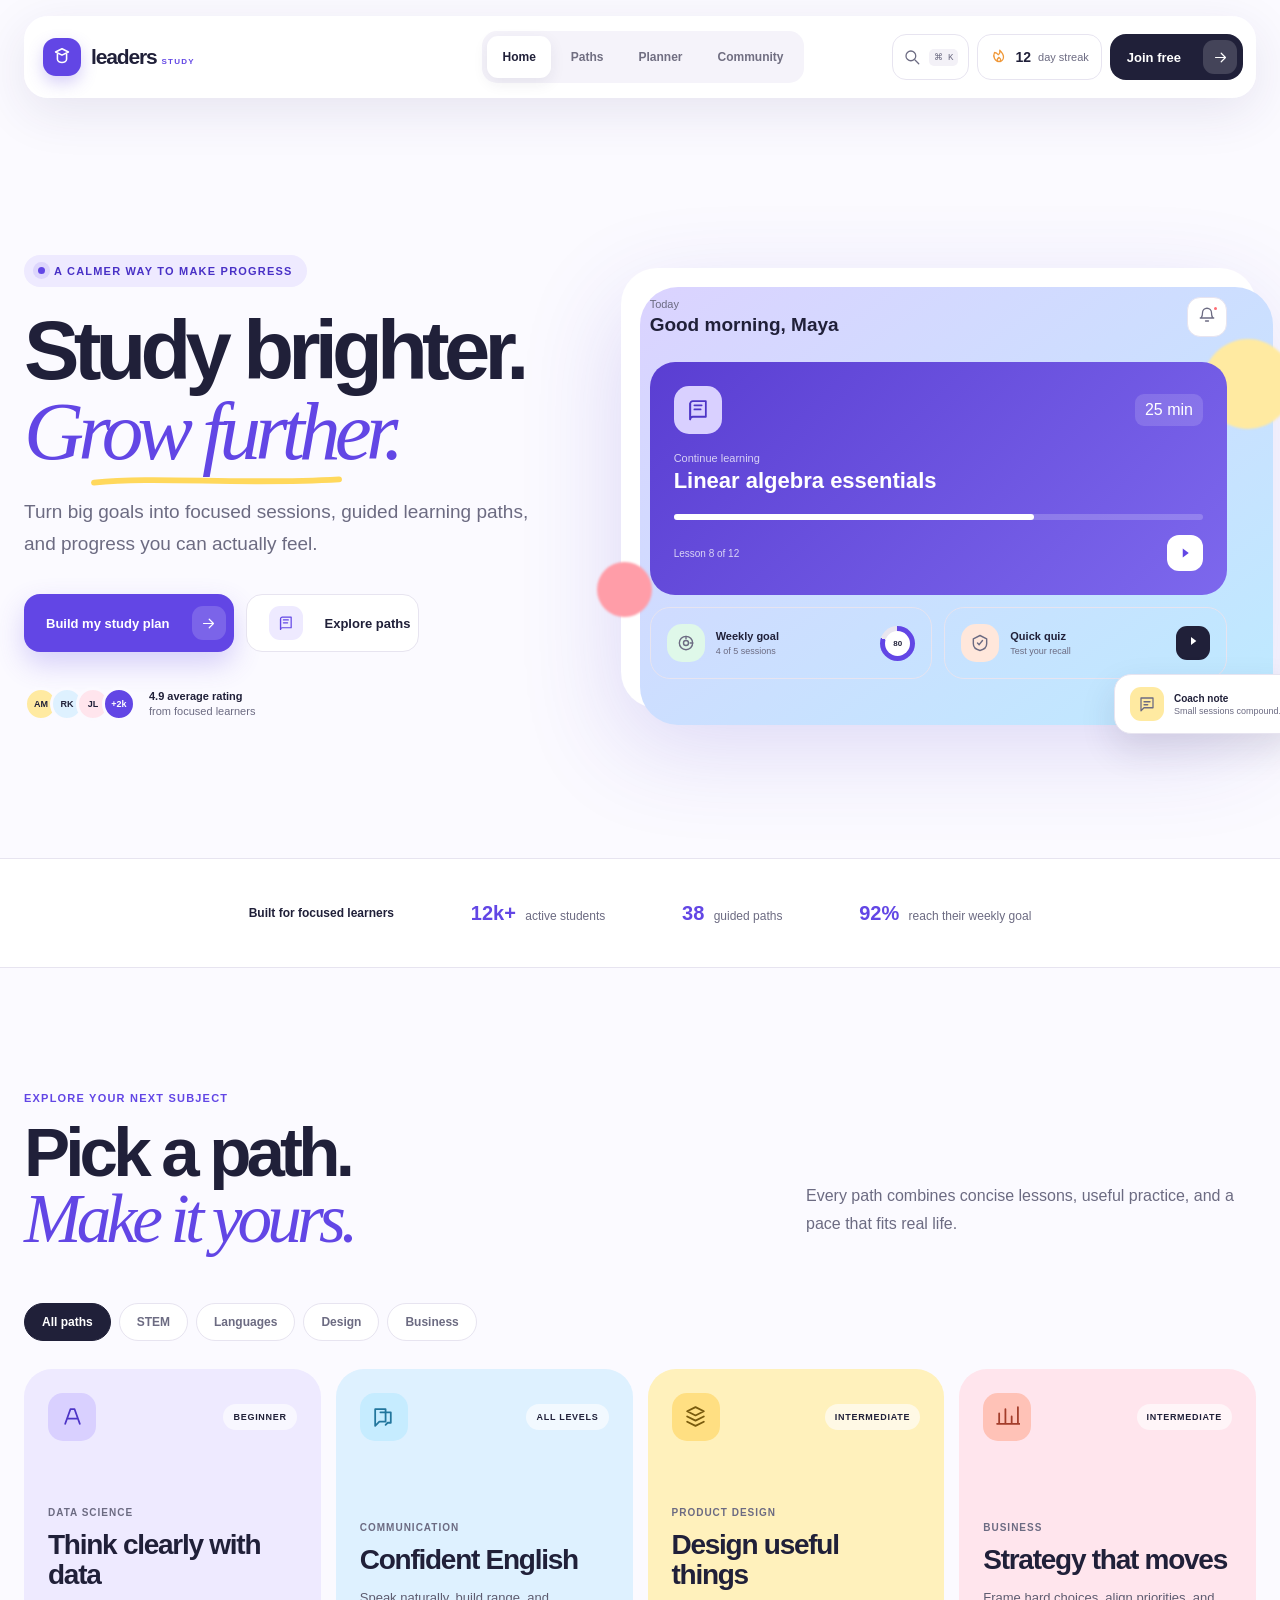
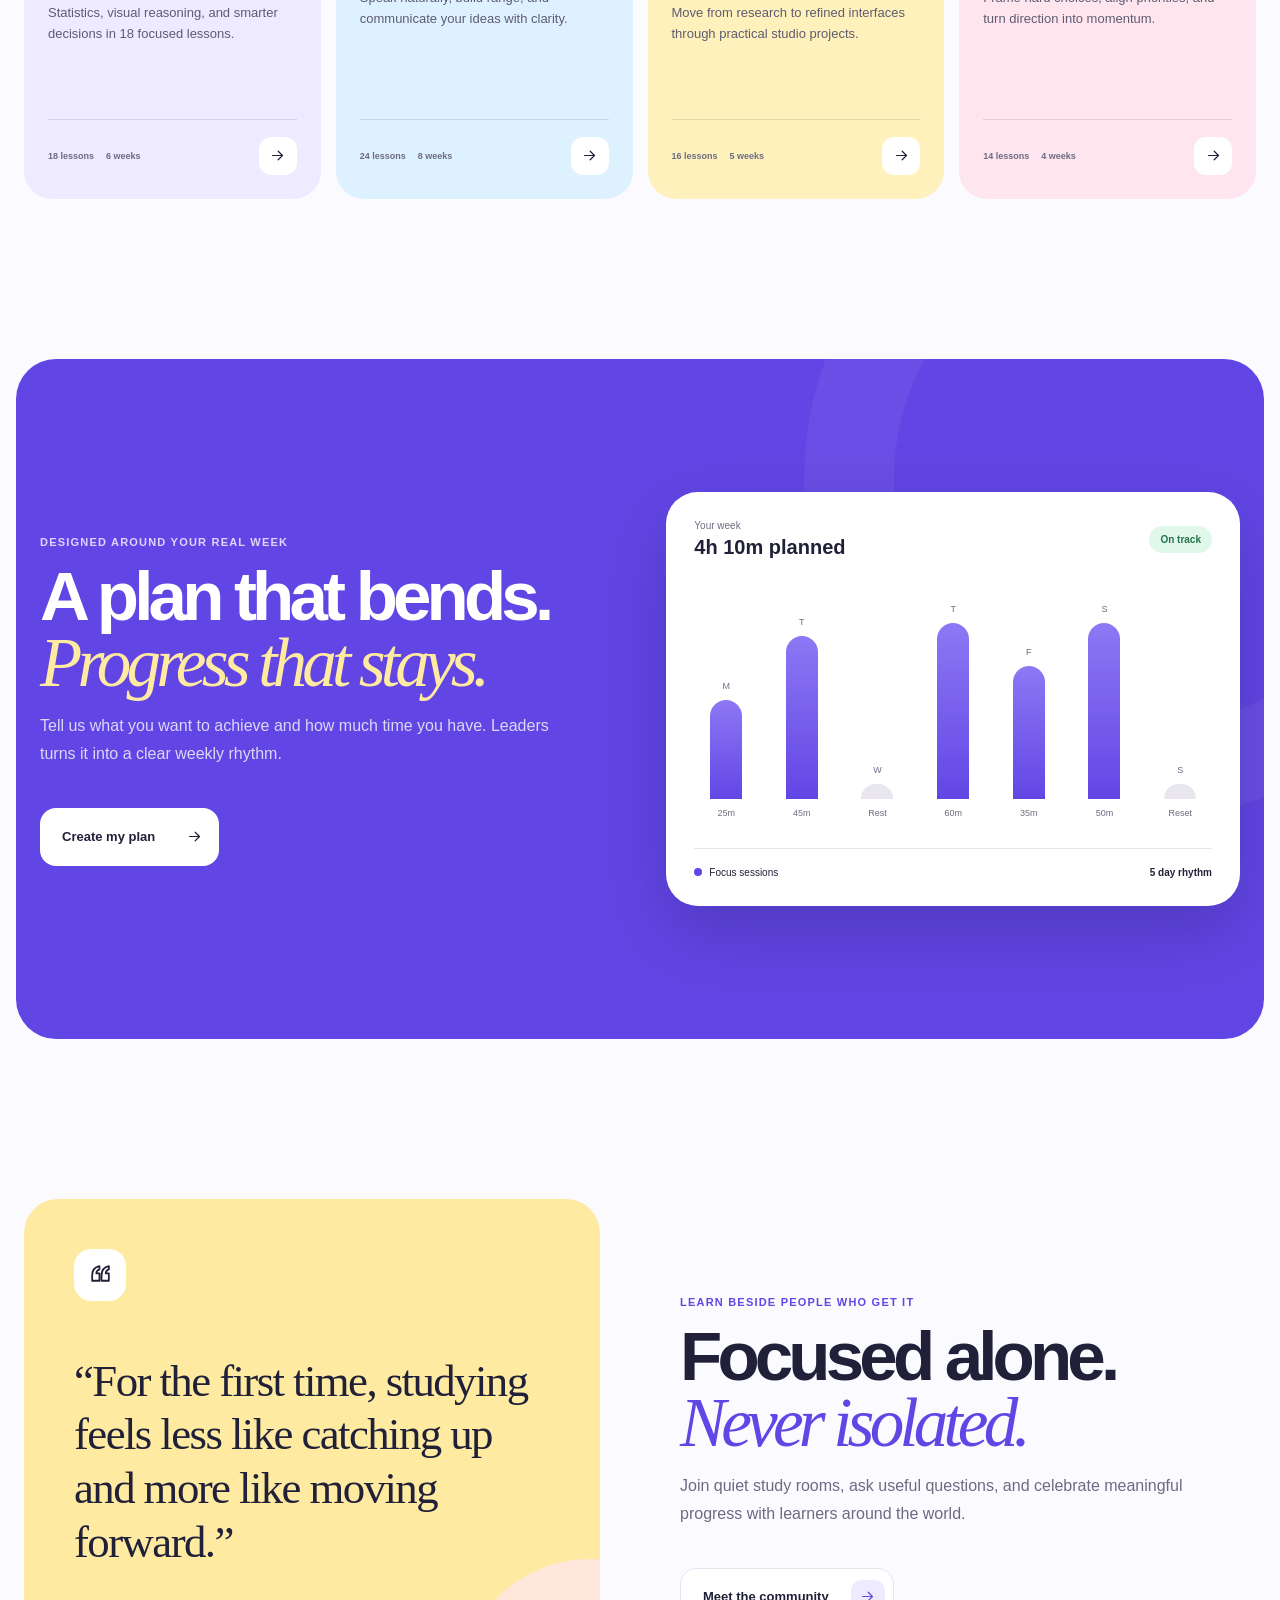
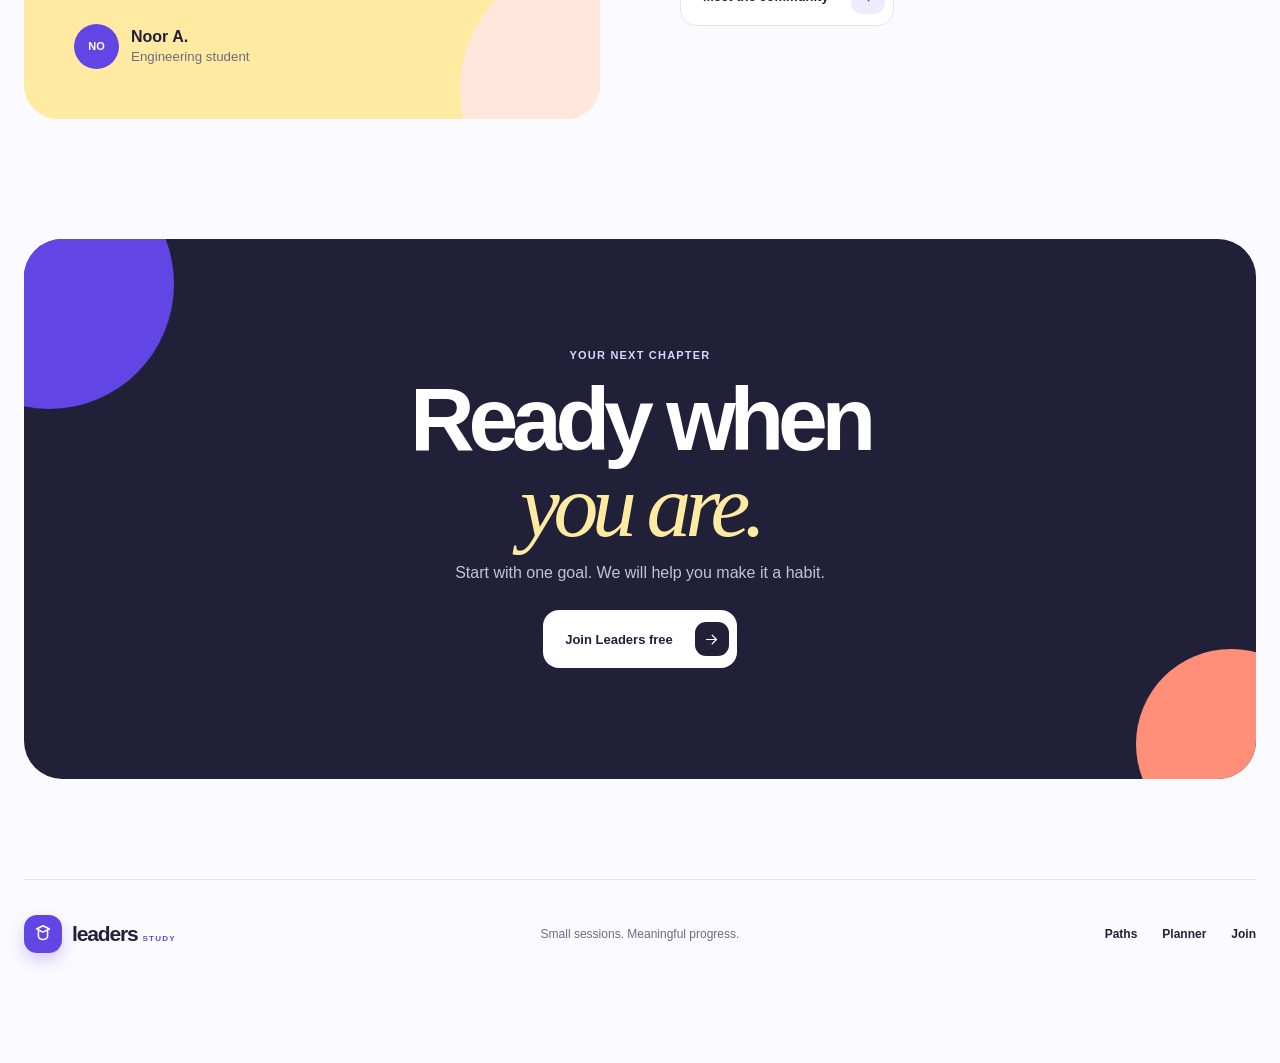
==== commit 4ae6ef63: "Rebuild Leaders as premium study platform" ====
--- a/index.html
+++ b/index.html
@@ -2,169 +2,93 @@
 <html lang="en">
 <head>
   <meta charset="utf-8">
-  <meta name="viewport" content="width=device-width, initial-scale=1">
-  <meta name="theme-color" content="#0c2f8f">
-  <meta name="description" content="Leaders is a modern leadership studio for people building what comes next.">
-  <title>Leaders — Lead what comes next</title>
+  <meta name="viewport" content="width=device-width,initial-scale=1">
+  <meta name="theme-color" content="#6246e5">
+  <meta name="description" content="Leaders is a colorful study platform that turns ambitious goals into calm, focused progress.">
+  <title>Leaders — Your study space</title>
   <link rel="icon" href="assets/favicon.svg" type="image/svg+xml">
   <link rel="stylesheet" href="styles.css">
   <script src="app.js" defer></script>
 </head>
 <body>
   <a class="skip-link" href="#main">Skip to content</a>
-  <header class="site-header" id="top">
-    <a class="brand" href="#top" aria-label="Leaders home">
-      <span class="brand-dot" aria-hidden="true"></span>
-      LEADERS
-    </a>
-    <nav class="desktop-nav" aria-label="Primary navigation">
-      <a href="#approach"><span class="nav-icon"><svg viewBox="0 0 24 24"><circle cx="12" cy="12" r="8"/><path d="m15 9-2 4-4 2 2-4z"/></svg></span><span>Approach</span></a>
-      <a href="#programs"><span class="nav-icon"><svg viewBox="0 0 24 24"><rect x="4" y="4" width="6" height="6" rx="1"/><rect x="14" y="4" width="6" height="6" rx="1"/><rect x="4" y="14" width="6" height="6" rx="1"/><rect x="14" y="14" width="6" height="6" rx="1"/></svg></span><span>Programs</span></a>
-      <a href="#stories"><span class="nav-icon"><svg viewBox="0 0 24 24"><path d="M5 18.5A3.5 3.5 0 0 1 8.5 15H20V4H7a3 3 0 0 0-3 3v11a2 2 0 0 0 2 2h14"/><path d="M8 8h8M8 11h6"/></svg></span><span>Stories</span></a>
-      <a href="#ideas"><span class="nav-icon"><svg viewBox="0 0 24 24"><path d="M9 18h6M10 22h4M8.5 14.5A6 6 0 1 1 15.5 14.5c-1.1.8-1.5 1.5-1.5 2.5h-4c0-1-.4-1.7-1.5-2.5Z"/></svg></span><span>Ideas</span></a>
-      <a class="nav-join" href="auth.html"><span class="nav-icon"><svg viewBox="0 0 24 24"><circle cx="9" cy="8" r="3"/><path d="M3.5 19c.6-3.1 2.4-5 5.5-5s4.9 1.9 5.5 5M17 8v6M14 11h6"/></svg></span><span>Join</span></a>
+
+  <header class="topbar">
+    <a class="brand" href="#home" aria-label="Leaders home"><span class="brand-shape"><svg viewBox="0 0 24 24"><path d="M5 6.5 12 3l7 3.5-7 3.5z"/><path d="M7 9v5.5c0 2 2.3 3.5 5 3.5s5-1.5 5-3.5V9"/></svg></span><span>leaders<small>STUDY</small></span></a>
+    <nav class="main-nav" aria-label="Main navigation">
+      <a class="active" href="#home"><span class="nav-icon"><svg viewBox="0 0 24 24"><path d="m4 11 8-7 8 7v9h-6v-6h-4v6H4z"/></svg></span><span>Home</span></a>
+      <a href="#paths"><span class="nav-icon"><svg viewBox="0 0 24 24"><path d="M5 5.5A2.5 2.5 0 0 1 7.5 3H20v15H7.5A2.5 2.5 0 0 0 5 20.5z"/><path d="M5 5.5v15M9 7h7M9 11h6"/></svg></span><span>Paths</span></a>
+      <a href="#planner"><span class="nav-icon"><svg viewBox="0 0 24 24"><rect x="3" y="5" width="18" height="16" rx="3"/><path d="M7 3v4M17 3v4M3 10h18M8 14h3M8 17h7"/></svg></span><span>Planner</span></a>
+      <a href="#community"><span class="nav-icon"><svg viewBox="0 0 24 24"><circle cx="9" cy="8" r="3"/><circle cx="17" cy="10" r="2"/><path d="M3 20c.7-4 2.7-6 6-6s5.3 2 6 6M15 15c3 0 4.8 1.7 5.3 5"/></svg></span><span>Community</span></a>
+      <a class="mobile-profile" href="auth.html"><span class="nav-icon"><svg viewBox="0 0 24 24"><circle cx="12" cy="8" r="3.5"/><path d="M5 21c.7-4.5 3-7 7-7s6.3 2.5 7 7"/></svg></span><span>Profile</span></a>
     </nav>
-    <a class="pill-button header-cta" href="auth.html">Join Leaders <span class="icon"><svg viewBox="0 0 24 24"><path d="M5 12h14M13 6l6 6-6 6"/></svg></span></a>
+    <div class="nav-tools">
+      <button class="tool-button search-trigger" type="button" aria-label="Search courses"><svg viewBox="0 0 24 24"><circle cx="10.5" cy="10.5" r="6.5"/><path d="m16 16 5 5"/></svg><span>Search</span><kbd>⌘ K</kbd></button>
+      <span class="streak-pill"><svg viewBox="0 0 24 24"><path d="M13 3s1 4-2 6c-2-3-5-3-5-3s-2 4 0 8c1.4 2.8 3.7 4 6 4 3.3 0 6-2.7 6-6 0-4-5-9-5-9Z"/><path d="M10 18c-1.2-2 .2-4.1 2-5.5 1.7 1.4 3 3.7 1.8 5.5"/></svg><b>12</b><span>day streak</span></span>
+      <a class="join-button" href="auth.html">Join free<span class="button-icon"><svg viewBox="0 0 24 24"><path d="M5 12h14M13 6l6 6-6 6"/></svg></span></a>
+    </div>
   </header>
 
   <main id="main">
-    <section class="hero" aria-labelledby="hero-heading">
-      <img class="hero-image" src="assets/leaders-hero.webp" alt="A diverse group of four leaders in a colorful studio" width="2048" height="1280">
-      <div class="hero-wash" aria-hidden="true"></div>
-      <div class="hero-content reveal">
-        <p class="eyebrow light">Leadership, reimagined</p>
-        <h1 id="hero-heading">Lead what<br>comes <em>next.</em></h1>
-        <p class="hero-copy">Build the clarity, courage, and collective power to move people—and possibility—forward.</p>
+    <section class="hero page-shell" id="home">
+      <div class="hero-copy reveal">
+        <span class="soft-badge"><i></i> A calmer way to make progress</span>
+        <h1>Study brighter.<br><em>Grow further.</em></h1>
+        <p>Turn big goals into focused sessions, guided learning paths, and progress you can actually feel.</p>
         <div class="hero-actions">
-          <button class="button button-citrus js-open-diagnostic" type="button">Discover your edge <span class="icon"><svg viewBox="0 0 24 24"><path d="M5 12h14M13 6l6 6-6 6"/></svg></span></button>
-          <a class="text-link light-link" href="#programs">Explore programs <span class="icon"><svg viewBox="0 0 24 24"><path d="M12 4v16M6 14l6 6 6-6"/></svg></span></a>
+          <button class="primary-button planner-trigger" type="button">Build my study plan<span class="button-icon"><svg viewBox="0 0 24 24"><path d="M5 12h14M13 6l6 6-6 6"/></svg></span></button>
+          <a class="secondary-button" href="#paths"><span class="button-icon pale"><svg viewBox="0 0 24 24"><path d="M5 5.5A2.5 2.5 0 0 1 7.5 3H20v15H7.5A2.5 2.5 0 0 0 5 20.5z"/><path d="M5 5.5v15M9 7h7M9 11h6"/></svg></span>Explore paths</a>
         </div>
+        <div class="hero-proof"><div class="mini-avatars"><span>AM</span><span>RK</span><span>JL</span><span>+2k</span></div><p><strong>4.9 average rating</strong><br>from focused learners</p></div>
       </div>
-      <div class="hero-stamp" aria-hidden="true">
-        <svg viewBox="0 0 120 120"><defs><path id="circle" d="M60,60 m-43,0 a43,43 0 1,1 86,0 a43,43 0 1,1 -86,0"/></defs><text><textPath href="#circle">BUILD CLARITY • MOVE TOGETHER • </textPath></text><circle cx="60" cy="60" r="6"/></svg>
-      </div>
-      <div class="hero-index" aria-hidden="true"><span>01</span><i></i><span>05</span></div>
-    </section>
 
-    <section class="manifesto section-grid" id="approach">
-      <div class="section-label reveal"><span>01</span> Our conviction</div>
-      <div class="manifesto-copy reveal">
-        <p class="eyebrow">A human advantage</p>
-        <h2>The future belongs to leaders who can hold <span class="marker coral">tension</span>, create <span class="marker blue">clarity</span>, and move <span class="marker yellow">together.</span></h2>
-        <p>Leadership is not a title. It is a daily practice of seeing what others miss, asking better questions, and building the conditions where people do their best work.</p>
+      <div class="study-board reveal" aria-label="Example study dashboard">
+        <div class="board-glow glow-one"></div><div class="board-glow glow-two"></div>
+        <div class="board-head"><div><span>Today</span><strong>Good morning, Maya</strong></div><button type="button" aria-label="Open notifications"><svg viewBox="0 0 24 24"><path d="M6 9a6 6 0 0 1 12 0c0 7 3 7 3 7H3s3 0 3-7M10 20h4"/></svg><i></i></button></div>
+        <article class="focus-card"><div class="focus-top"><span class="course-symbol violet"><svg viewBox="0 0 24 24"><path d="M5 5.5A2.5 2.5 0 0 1 7.5 3H20v15H7.5A2.5 2.5 0 0 0 5 20.5z"/><path d="M5 5.5v15M9 7h7M9 11h6"/></svg></span><span class="focus-time">25 min</span></div><p>Continue learning</p><h3>Linear algebra essentials</h3><div class="progress-line"><i style="width:68%"></i></div><footer><span>Lesson 8 of 12</span><button type="button" class="round-action" aria-label="Continue lesson"><svg viewBox="0 0 24 24"><path d="m9 6 8 6-8 6z"/></svg></button></footer></article>
+        <div class="board-grid">
+          <article class="mini-card goal-card"><span class="mini-card-icon mint"><svg viewBox="0 0 24 24"><circle cx="12" cy="12" r="8"/><circle cx="12" cy="12" r="3"/><path d="M12 4v3M20 12h-3"/></svg></span><div><b>Weekly goal</b><span>4 of 5 sessions</span></div><div class="donut"><b>80</b></div></article>
+          <article class="mini-card quiz-card"><span class="mini-card-icon peach"><svg viewBox="0 0 24 24"><path d="M12 3 4 7v6c0 4.5 3.2 7 8 8 4.8-1 8-3.5 8-8V7z"/><path d="m9 12 2 2 4-5"/></svg></span><div><b>Quick quiz</b><span>Test your recall</span></div><button type="button" aria-label="Start quiz"><svg viewBox="0 0 24 24"><path d="m9 6 8 6-8 6z"/></svg></button></article>
+        </div>
+        <div class="floating-note"><span class="note-icon"><svg viewBox="0 0 24 24"><path d="M4 4h16v13H8l-4 4z"/><path d="M8 9h8M8 13h5"/></svg></span><div><b>Coach note</b><span>Small sessions compound.</span></div></div>
       </div>
     </section>
 
-    <section class="metrics" aria-label="Our impact">
-      <article class="metric reveal"><strong data-counter="12000">0</strong><span>leaders activated</span></article>
-      <article class="metric reveal"><strong data-counter="46">0</strong><span>countries connected</span></article>
-      <article class="metric reveal"><strong data-counter="92" data-suffix="%">0</strong><span>apply a new behavior</span></article>
-      <article class="metric coral-card reveal"><span class="metric-symbol"><svg viewBox="0 0 24 24"><path d="M5 17 17 5M8 5h9v9"/></svg></span><p>Real shifts.<br>Measurable movement.</p></article>
+    <section class="trust-strip"><span>Built for focused learners</span><div><b>12k+</b> active students</div><div><b>38</b> guided paths</div><div><b>92%</b> reach their weekly goal</div></section>
+
+    <section class="paths page-shell" id="paths">
+      <div class="section-heading reveal"><div><span class="section-kicker">Explore your next subject</span><h2>Pick a path.<br><em>Make it yours.</em></h2></div><p>Every path combines concise lessons, useful practice, and a pace that fits real life.</p></div>
+      <div class="filter-row" role="group" aria-label="Filter study paths">
+        <button class="active" type="button" data-filter="all">All paths</button><button type="button" data-filter="stem">STEM</button><button type="button" data-filter="language">Languages</button><button type="button" data-filter="design">Design</button><button type="button" data-filter="business">Business</button>
+      </div>
+      <div class="course-grid">
+        <article class="course-card lavender reveal" data-category="stem" data-search="data thinking statistics mathematics"><div class="course-top"><span class="course-symbol violet"><svg viewBox="0 0 24 24"><path d="M5 19 10 5h4l5 14M7 14h10"/></svg></span><span class="level">Beginner</span></div><div><span class="course-label">Data science</span><h3>Think clearly with data</h3><p>Statistics, visual reasoning, and smarter decisions in 18 focused lessons.</p></div><footer><div><span>18 lessons</span><span>6 weeks</span></div><a href="auth.html" aria-label="Open Think clearly with data"><svg viewBox="0 0 24 24"><path d="M5 12h14M13 6l6 6-6 6"/></svg></a></footer></article>
+        <article class="course-card sky reveal" data-category="language" data-search="english confident conversation language speaking"><div class="course-top"><span class="course-symbol cyan"><svg viewBox="0 0 24 24"><path d="M4 5h10v12H8l-4 4z"/><path d="M9 8h10v10h-3l-2 2"/></svg></span><span class="level">All levels</span></div><div><span class="course-label">Communication</span><h3>Confident English</h3><p>Speak naturally, build range, and communicate your ideas with clarity.</p></div><footer><div><span>24 lessons</span><span>8 weeks</span></div><a href="auth.html" aria-label="Open Confident English"><svg viewBox="0 0 24 24"><path d="M5 12h14M13 6l6 6-6 6"/></svg></a></footer></article>
+        <article class="course-card butter reveal" data-category="design" data-search="design product ux interface visual"><div class="course-top"><span class="course-symbol amber"><svg viewBox="0 0 24 24"><path d="M12 3 4 7l8 4 8-4zM4 12l8 4 8-4M4 17l8 4 8-4"/></svg></span><span class="level">Intermediate</span></div><div><span class="course-label">Product design</span><h3>Design useful things</h3><p>Move from research to refined interfaces through practical studio projects.</p></div><footer><div><span>16 lessons</span><span>5 weeks</span></div><a href="auth.html" aria-label="Open Design useful things"><svg viewBox="0 0 24 24"><path d="M5 12h14M13 6l6 6-6 6"/></svg></a></footer></article>
+        <article class="course-card rose reveal" data-category="business" data-search="business strategy leadership decisions"><div class="course-top"><span class="course-symbol coral"><svg viewBox="0 0 24 24"><path d="M4 19V9M10 19V5M16 19v-7M22 19V3M2 19h22"/></svg></span><span class="level">Intermediate</span></div><div><span class="course-label">Business</span><h3>Strategy that moves</h3><p>Frame hard choices, align priorities, and turn direction into momentum.</p></div><footer><div><span>14 lessons</span><span>4 weeks</span></div><a href="auth.html" aria-label="Open Strategy that moves"><svg viewBox="0 0 24 24"><path d="M5 12h14M13 6l6 6-6 6"/></svg></a></footer></article>
+      </div>
+      <p class="empty-state" hidden>No paths match your search yet.</p>
     </section>
 
-    <section class="programs" id="programs">
-      <div class="programs-head reveal">
-        <div><p class="eyebrow light">Built around your moment</p><h2>Choose your<br><em>next move.</em></h2></div>
-        <p>Focused programs for the moments that shape leaders, teams, and organizations.</p>
-      </div>
-      <div class="program-tabs" role="tablist" aria-label="Leadership programs">
-        <button type="button" role="tab" aria-selected="true" aria-controls="program-panel" data-program="emerging">Emerging leaders</button>
-        <button type="button" role="tab" aria-selected="false" aria-controls="program-panel" data-program="executive">Executive teams</button>
-        <button type="button" role="tab" aria-selected="false" aria-controls="program-panel" data-program="change">Change makers</button>
-      </div>
-      <div class="program-panel" id="program-panel" role="tabpanel" tabindex="0">
-        <div class="program-number" aria-hidden="true">01</div>
-        <div class="program-content">
-          <p class="eyebrow" id="program-kicker">8 week cohort</p>
-          <h3 id="program-title">Step into your influence.</h3>
-          <p id="program-copy">Turn self-awareness into meaningful action. Build the confidence and tools to lead before the title arrives.</p>
-          <ul id="program-list"><li>Live practice labs</li><li>Peer learning circle</li><li>Personal edge map</li></ul>
-          <button class="text-link dark-link js-open-diagnostic" type="button">See if it fits <span class="icon"><svg viewBox="0 0 24 24"><path d="M5 12h14M13 6l6 6-6 6"/></svg></span></button>
-        </div>
-        <div class="program-visual" aria-hidden="true"><div class="orbit orbit-one"></div><div class="orbit orbit-two"></div><div class="orbit-core">L</div></div>
+    <section class="planner-section" id="planner">
+      <div class="planner-inner page-shell">
+        <div class="planner-copy reveal"><span class="section-kicker light">Designed around your real week</span><h2>A plan that bends.<br><em>Progress that stays.</em></h2><p>Tell us what you want to achieve and how much time you have. Leaders turns it into a clear weekly rhythm.</p><button class="light-button planner-trigger" type="button">Create my plan<span class="button-icon"><svg viewBox="0 0 24 24"><path d="M5 12h14M13 6l6 6-6 6"/></svg></span></button></div>
+        <div class="week-card reveal"><header><div><span>Your week</span><b>4h 10m planned</b></div><span class="week-score">On track</span></header><div class="week-days"><div><span>M</span><i style="height:46%"></i><small>25m</small></div><div><span>T</span><i style="height:76%"></i><small>45m</small></div><div class="rest"><span>W</span><i></i><small>Rest</small></div><div><span>T</span><i style="height:100%"></i><small>60m</small></div><div><span>F</span><i style="height:62%"></i><small>35m</small></div><div><span>S</span><i style="height:88%"></i><small>50m</small></div><div class="rest"><span>S</span><i></i><small>Reset</small></div></div><footer><span><i></i> Focus sessions</span><b>5 day rhythm</b></footer></div>
       </div>
     </section>
 
-    <section class="principles section-grid" id="ideas">
-      <div class="section-label reveal"><span>02</span> How we work</div>
-      <div class="principles-content">
-        <div class="principles-title reveal"><p class="eyebrow">Practice over theory</p><h2>Ideas you can use<br>on <em>Monday.</em></h2></div>
-        <div class="accordion">
-          <article class="accordion-item open">
-            <button type="button" aria-expanded="true"><span><i>01</i> Start with the real work</span><b>−</b></button>
-            <div class="accordion-content"><p>Bring the live challenge into the room. Every tool is tested against the conversations, choices, and constraints already on your desk.</p></div>
-          </article>
-          <article class="accordion-item">
-            <button type="button" aria-expanded="false"><span><i>02</i> Learn in public</span><b>+</b></button>
-            <div class="accordion-content"><p>Leadership grows through observation and honest reflection. Practice with peers who challenge your defaults and expand your range.</p></div>
-          </article>
-          <article class="accordion-item">
-            <button type="button" aria-expanded="false"><span><i>03</i> Make the shift visible</span><b>+</b></button>
-            <div class="accordion-content"><p>Translate intention into small, observable behaviors. Measure what changes in the room, across the team, and through the work.</p></div>
-          </article>
-        </div>
-      </div>
+    <section class="community page-shell" id="community">
+      <div class="community-card reveal"><span class="quote-mark"><svg viewBox="0 0 24 24"><path d="M4 13c0-5 2-8 7-9v3c-2 .7-3 2-3 4h3v7H4zM13 13c0-5 2-8 7-9v3c-2 .7-3 2-3 4h3v7h-7z"/></svg></span><blockquote>“For the first time, studying feels less like catching up and more like moving forward.”</blockquote><div class="student"><span>NO</span><div><b>Noor A.</b><small>Engineering student</small></div></div></div>
+      <div class="community-copy reveal"><span class="section-kicker">Learn beside people who get it</span><h2>Focused alone.<br><em>Never isolated.</em></h2><p>Join quiet study rooms, ask useful questions, and celebrate meaningful progress with learners around the world.</p><a class="secondary-button" href="auth.html">Meet the community<span class="button-icon pale"><svg viewBox="0 0 24 24"><path d="M5 12h14M13 6l6 6-6 6"/></svg></span></a></div>
     </section>
 
-    <section class="story-section" id="stories">
-      <div class="story-top reveal">
-        <div><p class="eyebrow light">From the field</p><h2>Change you<br>can <em>feel.</em></h2></div>
-        <div class="story-controls"><button class="circle-button" id="story-prev" type="button" aria-label="Previous story"><svg viewBox="0 0 24 24"><path d="M19 12H5M11 6l-6 6 6 6"/></svg></button><button class="circle-button" id="story-next" type="button" aria-label="Next story"><svg viewBox="0 0 24 24"><path d="M5 12h14M13 6l6 6-6 6"/></svg></button></div>
-      </div>
-      <div class="story-track" aria-live="polite">
-        <article class="story-card active" data-story="0">
-          <blockquote>“I stopped trying to have every answer. The team got stronger the moment I started creating better questions.”</blockquote>
-          <footer><span class="avatar avatar-coral">AM</span><div><strong>Amina M.</strong><span>VP, Product • Nairobi</span></div></footer>
-        </article>
-        <article class="story-card" data-story="1">
-          <blockquote>“The program gave us a shared language for the conversations we had been avoiding. That changed everything.”</blockquote>
-          <footer><span class="avatar avatar-yellow">JT</span><div><strong>Jon T.</strong><span>Founder • London</span></div></footer>
-        </article>
-        <article class="story-card" data-story="2">
-          <blockquote>“We moved from a group of smart individuals to a team that could actually think—and decide—together.”</blockquote>
-          <footer><span class="avatar avatar-blue">SL</span><div><strong>Sofia L.</strong><span>Chief People Officer • São Paulo</span></div></footer>
-        </article>
-      </div>
-      <div class="story-progress"><i></i></div>
-    </section>
-
-    <section class="cta-section">
-      <div class="cta-shape shape-one" aria-hidden="true"></div><div class="cta-shape shape-two" aria-hidden="true"></div>
-      <div class="cta-content reveal">
-        <p class="eyebrow">Your move</p>
-        <h2>What kind of leader<br>are you becoming?</h2>
-        <p>Five questions. One useful perspective. A sharper place to begin.</p>
-        <button class="button button-ink js-open-diagnostic" type="button">Find your leadership edge <span class="icon"><svg viewBox="0 0 24 24"><path d="M5 12h14M13 6l6 6-6 6"/></svg></span></button>
-      </div>
-    </section>
+    <section class="final-cta page-shell"><div class="cta-card reveal"><div class="cta-orb one"></div><div class="cta-orb two"></div><span class="section-kicker light">Your next chapter</span><h2>Ready when<br><em>you are.</em></h2><p>Start with one goal. We will help you make it a habit.</p><a class="white-button" href="auth.html">Join Leaders free<span class="button-icon dark"><svg viewBox="0 0 24 24"><path d="M5 12h14M13 6l6 6-6 6"/></svg></span></a></div></section>
   </main>
 
-  <footer class="site-footer">
-    <div class="footer-main">
-      <div><a class="brand footer-brand" href="#top"><span class="brand-dot"></span>LEADERS</a><p>For people building what comes next.</p></div>
-      <form class="newsletter" id="newsletter-form"><label for="email">One useful idea, every other Friday.</label><div><input id="email" type="email" placeholder="Your email address" required autocomplete="email"><button type="submit" aria-label="Subscribe"><svg viewBox="0 0 24 24"><path d="M5 12h14M13 6l6 6-6 6"/></svg></button></div><p class="form-note" id="form-note" aria-live="polite"></p></form>
-    </div>
-    <div class="footer-bottom"><span>© 2026 Leaders Studio</span><div><a href="#">Privacy</a><a href="#">LinkedIn</a><a href="mailto:hello@leaders.studio">hello@leaders.studio</a></div></div>
-  </footer>
+  <footer class="footer page-shell"><div class="brand"><span class="brand-shape"><svg viewBox="0 0 24 24"><path d="M5 6.5 12 3l7 3.5-7 3.5z"/><path d="M7 9v5.5c0 2 2.3 3.5 5 3.5s5-1.5 5-3.5V9"/></svg></span><span>leaders<small>STUDY</small></span></div><p>Small sessions. Meaningful progress.</p><div><a href="#paths">Paths</a><a href="#planner">Planner</a><a href="auth.html">Join</a></div></footer>
 
-  <dialog class="diagnostic" id="diagnostic-dialog" aria-labelledby="diagnostic-title">
-    <div class="diagnostic-shell">
-      <button class="dialog-close" type="button" aria-label="Close diagnostic"><svg viewBox="0 0 24 24"><path d="m6 6 12 12M18 6 6 18"/></svg></button>
-      <div class="diagnostic-aside"><a class="brand"><span class="brand-dot"></span>LEADERS</a><div><span id="question-count">01 / 05</span><div class="progress"><i id="diagnostic-progress"></i></div><p>There are no wrong answers. Choose the response that feels most like you today.</p></div></div>
-      <div class="diagnostic-main">
-        <section id="diagnostic-questions">
-          <p class="eyebrow">Leadership edge finder</p>
-          <h2 id="diagnostic-title">When the path is unclear, you usually…</h2>
-          <div class="answer-list" id="answer-list"></div>
-          <button class="back-button" id="diagnostic-back" type="button" hidden><span class="icon"><svg viewBox="0 0 24 24"><path d="M19 12H5M11 6l-6 6 6 6"/></svg></span> Previous question</button>
-        </section>
-        <section class="diagnostic-result" id="diagnostic-result" hidden>
-          <p class="eyebrow">Your current edge</p><div class="result-badge" id="result-badge">CA</div><h2 id="result-title">The Catalyst</h2><p id="result-copy"></p>
-          <div class="result-bars"><div><span>Vision</span><i><b id="bar-vision"></b></i></div><div><span>Connection</span><i><b id="bar-connection"></b></i></div><div><span>Delivery</span><i><b id="bar-delivery"></b></i></div></div>
-          <button class="button button-citrus" id="result-reset" type="button">Try again <span class="icon"><svg viewBox="0 0 24 24"><path d="M20 7v5h-5M19 12a7 7 0 1 0-2 5"/></svg></span></button>
-        </section>
-      </div>
-    </div>
-  </dialog>
+  <dialog class="search-dialog" id="search-dialog"><div class="search-box"><svg viewBox="0 0 24 24"><circle cx="10.5" cy="10.5" r="6.5"/><path d="m16 16 5 5"/></svg><input id="course-search" type="search" placeholder="Search paths, subjects, or skills" autocomplete="off"><button class="dialog-close" type="button" aria-label="Close search"><svg viewBox="0 0 24 24"><path d="m6 6 12 12M18 6 6 18"/></svg></button></div><div class="search-hint"><span>Try “data”, “English”, or “design”</span><kbd>ESC</kbd></div></dialog>
+
+  <dialog class="planner-dialog" id="planner-dialog"><div class="planner-modal"><button class="dialog-close planner-close" type="button" aria-label="Close planner"><svg viewBox="0 0 24 24"><path d="m6 6 12 12M18 6 6 18"/></svg></button><div class="modal-head"><span class="section-kicker">Personal study planner</span><h2>Build a rhythm<br>that fits.</h2><p>Choose a goal and weekly pace. We will shape the first version of your plan.</p></div><div class="planner-form" id="planner-form"><fieldset><legend>What matters most right now?</legend><div class="choice-grid"><button class="choice active" type="button" data-goal="Exam confidence"><svg viewBox="0 0 24 24"><path d="M5 4h14v16H5zM8 8h8M8 12h6M8 16h4"/></svg><span>Exam confidence</span></button><button class="choice" type="button" data-goal="Build a skill"><svg viewBox="0 0 24 24"><path d="M12 3 4 7v6c0 4.5 3.2 7 8 8 4.8-1 8-3.5 8-8V7z"/><path d="m9 12 2 2 4-5"/></svg><span>Build a skill</span></button><button class="choice" type="button" data-goal="Stay consistent"><svg viewBox="0 0 24 24"><path d="M4 12a8 8 0 1 0 3-6.2M4 4v5h5"/></svg><span>Stay consistent</span></button></div></fieldset><fieldset><legend>Minutes per study day</legend><div class="range-row"><input id="minutes-range" type="range" min="15" max="90" value="35" step="5"><output id="minutes-output">35 min</output></div></fieldset><fieldset><legend>Study days per week</legend><div class="day-choices"> <button type="button">M</button><button class="active" type="button">T</button><button type="button">W</button><button class="active" type="button">T</button><button type="button">F</button><button class="active" type="button">S</button><button type="button">S</button></div></fieldset><button class="primary-button generate-plan" type="button">Generate my plan<span class="button-icon"><svg viewBox="0 0 24 24"><path d="M5 12h14M13 6l6 6-6 6"/></svg></span></button></div><div class="plan-result" id="plan-result" hidden><span class="result-check"><svg viewBox="0 0 24 24"><path d="m6 12 4 4 8-9"/></svg></span><p>Your starting rhythm</p><h3 id="result-goal">Exam confidence</h3><div><span><b id="result-sessions">3</b> sessions</span><span><b id="result-minutes">105</b> min / week</span></div><p>Start small this week. You can adjust the rhythm whenever life changes.</p><a class="primary-button" href="auth.html">Save my plan<span class="button-icon"><svg viewBox="0 0 24 24"><path d="M5 12h14M13 6l6 6-6 6"/></svg></span></a></div></div></dialog>
 </body>
 </html>
--- a/styles.css
+++ b/styles.css
@@ -1,98 +1,7 @@
-:root{--ink:#171714;--blue:#252521;--blue-2:#35352f;--coral:#9a8560;--yellow:#d7c6a4;--citrus:#eee7d8;--cream:#f5f2eb;--white:#fff;--line:rgba(23,23,20,.16);--pad:clamp(20px,4vw,64px);--ease:cubic-bezier(.2,.75,.25,1);--radius:0px}*{box-sizing:border-box}html{scroll-behavior:smooth}body{margin:0;background:var(--cream);color:var(--ink);font-family:"Avenir Next","Helvetica Neue",Arial,sans-serif;font-size:16px;overflow-x:hidden}body.menu-open,body.dialog-open{overflow:hidden}button,input{font:inherit}button,a{-webkit-tap-highlight-color:transparent}button{cursor:pointer}a{color:inherit;text-decoration:none}.skip-link{position:fixed;top:8px;left:8px;z-index:200;background:var(--citrus);padding:12px 18px;transform:translateY(-150%)}.skip-link:focus{transform:none}.site-header{height:82px;background:var(--cream);display:grid;grid-template-columns:1fr auto 1fr;align-items:center;padding:0 var(--pad);position:relative;z-index:50;border-bottom:1px solid var(--line)}.brand{display:inline-flex;align-items:center;gap:9px;width:max-content;font-weight:900;letter-spacing:-.06em;font-size:20px}.brand-dot{width:18px;height:18px;background:var(--coral);display:inline-block;border-radius:50% 50% 0 50%;transform:rotate(-25deg)}.brand-mark{font-size:8px;align-self:flex-start;margin-top:2px}.desktop-nav{display:flex;gap:32px;font-size:13px;font-weight:700}.desktop-nav a{position:relative}.desktop-nav a:after{content:"";position:absolute;left:0;right:100%;bottom:-6px;height:2px;background:var(--coral);transition:right .3s var(--ease)}.desktop-nav a:hover:after{right:0}.header-cta{justify-self:end}.pill-button,.button{border:0;font-weight:800}.pill-button{border-radius:999px;background:var(--ink);color:white;padding:12px 18px;font-size:12px;display:inline-flex;gap:18px;align-items:center}.pill-button:hover span{transform:translate(2px,-2px)}.menu-button{display:none;border:0;background:transparent;font-weight:800}.mobile-menu{position:fixed;z-index:40;inset:72px 0 0;background:var(--yellow);padding:40px 24px}.mobile-menu nav{display:grid}.mobile-menu nav a{font-size:40px;font-weight:800;letter-spacing:-.05em;padding:15px 0;border-bottom:1px solid rgba(17,19,38,.2);display:flex;justify-content:space-between}.mobile-menu nav span{font-size:12px;letter-spacing:0}.mobile-menu .pill-button{margin-top:35px}.hero{height:calc(100svh - 82px);min-height:650px;position:relative;isolation:isolate;background:var(--blue);overflow:hidden}.hero-image{position:absolute;inset:0;width:100%;height:100%;object-fit:cover}.hero-wash{position:absolute;inset:0;background:linear-gradient(90deg,rgba(6,27,89,.99) 0%,rgba(6,31,101,.94) 31%,rgba(12,47,143,.43) 53%,rgba(12,47,143,0) 75%)}.hero-content{position:relative;z-index:2;height:100%;display:flex;flex-direction:column;justify-content:center;align-items:flex-start;width:min(720px,58%);padding:60px var(--pad);color:white}.eyebrow{text-transform:uppercase;letter-spacing:.19em;font-weight:900;font-size:11px;margin:0 0 24px}.eyebrow.light{color:var(--citrus)}.hero h1,.programs h2,.story-section h2{font-size:clamp(64px,8.5vw,134px);line-height:.82;letter-spacing:-.085em;margin:0;font-weight:850}.hero h1 em,.programs h2 em,.story-section h2 em{font-family:Georgia,serif;font-weight:400}.hero h1 em{color:var(--yellow)}.hero-copy{font-size:clamp(16px,1.4vw,21px);line-height:1.55;max-width:530px;margin:32px 0 0;color:#e3e9ff}.hero-actions{display:flex;align-items:center;gap:28px;margin-top:34px}.button{padding:17px 22px;display:inline-flex;gap:42px;align-items:center;transition:transform .25s var(--ease),box-shadow .25s}.button:hover{transform:translateY(-3px);box-shadow:0 12px 30px rgba(0,0,0,.15)}.button-citrus{background:var(--citrus);color:var(--ink)}.button-ink{background:var(--ink);color:white}.text-link{border:0;background:none;padding:5px 0;font-size:13px;font-weight:800;display:inline-flex;gap:24px;align-items:center}.light-link{color:white;border-bottom:1px solid rgba(255,255,255,.55)}.dark-link{color:var(--ink);border-bottom:1px solid var(--ink)}.text-link span{transition:transform .2s}.text-link:hover span{transform:translate(3px,-2px)}.hero-stamp{position:absolute;z-index:2;right:var(--pad);bottom:38px;width:110px;height:110px;color:white}.hero-stamp svg{width:100%;height:100%;animation:spin 18s linear infinite}.hero-stamp text{fill:white;font-size:9px;letter-spacing:1.8px;font-weight:800}.hero-stamp circle{fill:var(--citrus)}.hero-index{position:absolute;z-index:2;left:var(--pad);bottom:22px;color:white;display:flex;align-items:center;gap:10px;font-size:10px;font-weight:800}.hero-index i{width:70px;height:1px;background:rgba(255,255,255,.6)}@keyframes spin{to{transform:rotate(360deg)}}.section-grid{display:grid;grid-template-columns:minmax(150px,1fr) minmax(0,3fr);gap:30px;padding:120px var(--pad)}.section-label{text-transform:uppercase;font-size:11px;letter-spacing:.15em;font-weight:800}.section-label span{color:var(--coral);margin-right:14px}.manifesto-copy{max-width:1050px}.manifesto-copy h2,.principles h2{font-size:clamp(42px,5.6vw,82px);line-height:1.06;letter-spacing:-.065em;margin:0}.manifesto-copy>p:last-child{font-size:18px;line-height:1.7;max-width:650px;margin:45px 0 0 auto;color:#4c4d5c}.marker{position:relative;white-space:nowrap}.marker:after{content:"";position:absolute;height:.22em;left:0;right:0;bottom:.05em;z-index:-1;transform:rotate(-1.5deg)}.marker.coral:after{background:var(--coral)}.marker.blue:after{background:#b8aa8c}.marker.yellow:after{background:var(--yellow)}.metrics{display:grid;grid-template-columns:repeat(4,1fr);border-top:1px solid var(--line);border-bottom:1px solid var(--line)}.metric{min-height:240px;padding:40px var(--pad);border-right:1px solid var(--line);display:flex;flex-direction:column;justify-content:space-between}.metric strong{font-size:clamp(52px,6vw,88px);letter-spacing:-.08em}.metric strong:after{content:"+";color:var(--coral);font-size:.45em;vertical-align:top}.metric:nth-child(3) strong:after{content:""}.metric span{font-size:12px;text-transform:uppercase;letter-spacing:.12em;font-weight:800}.metric.coral-card{background:var(--coral);border:0}.metric.coral-card .metric-symbol{font-size:50px}.metric.coral-card p{font-family:Georgia,serif;font-size:24px;line-height:1.2;margin:0}.programs{background:var(--blue);color:white;padding:120px var(--pad)}.programs-head{display:flex;justify-content:space-between;align-items:end;gap:50px}.programs-head>p{width:340px;color:#d7d2c8;line-height:1.7;margin:0 0 10px}.programs h2{font-size:clamp(65px,8vw,116px)}.programs h2 em{color:var(--yellow)}.program-tabs{display:flex;border-bottom:1px solid rgba(255,255,255,.25);margin-top:75px}.program-tabs button{flex:1;border:0;background:transparent;color:#c4c0b7;padding:20px 8px;font-weight:800;text-align:left;position:relative}.program-tabs button[aria-selected="true"]{color:white}.program-tabs button[aria-selected="true"]:after{content:"";position:absolute;left:0;right:0;bottom:-1px;height:4px;background:var(--citrus)}.program-panel{margin-top:40px;background:var(--cream);color:var(--ink);min-height:500px;display:grid;grid-template-columns:120px 1.15fr 1fr;overflow:hidden}.program-number{padding:38px;font-size:12px;font-weight:800}.program-content{padding:70px 40px;align-self:center;max-width:600px}.program-content h3{font-size:clamp(38px,4vw,62px);line-height:1;letter-spacing:-.06em;margin:0 0 24px}.program-content>p{color:#545563;line-height:1.65}.program-content ul{list-style:none;padding:20px 0;margin:20px 0;border-top:1px solid var(--line);display:flex;flex-wrap:wrap;gap:10px}.program-content li{font-size:12px;border:1px solid var(--line);border-radius:999px;padding:8px 12px}.program-visual{position:relative;overflow:hidden;background:var(--yellow);display:grid;place-items:center}.orbit{position:absolute;border:3px solid var(--ink);border-radius:50%}.orbit-one{width:72%;aspect-ratio:1}.orbit-two{width:50%;aspect-ratio:1}.orbit-core{width:22%;aspect-ratio:1;background:var(--coral);display:grid;place-items:center;border-radius:50%;font-size:clamp(50px,7vw,100px);font-weight:900;transition:transform .6s var(--ease)}.program-panel:hover .orbit-core{transform:rotate(12deg) scale(1.05)}.principles{background:var(--yellow)}.principles-content{display:grid;grid-template-columns:.95fr 1.05fr;gap:80px}.principles h2{font-size:clamp(52px,6vw,90px)}.principles h2 em{font-family:Georgia,serif;font-weight:400;color:var(--blue)}.accordion-item{border-top:1px solid rgba(17,19,38,.3)}.accordion-item:last-child{border-bottom:1px solid rgba(17,19,38,.3)}.accordion-item button{width:100%;border:0;background:none;padding:24px 0;display:flex;justify-content:space-between;text-align:left;font-weight:800;font-size:20px}.accordion-item i{font-style:normal;font-size:10px;color:var(--coral);margin-right:25px}.accordion-item b{font-size:26px;font-weight:400}.accordion-content{display:grid;grid-template-rows:0fr;transition:grid-template-rows .4s var(--ease)}.accordion-content>p{overflow:hidden;margin:0;line-height:1.65;color:#4c493b;padding-right:35px}.accordion-item.open .accordion-content{grid-template-rows:1fr}.accordion-item.open .accordion-content>p{padding-bottom:28px}.story-section{background:var(--ink);color:white;padding:120px var(--pad);overflow:hidden}.story-top{display:flex;justify-content:space-between;align-items:end}.story-section h2{font-size:clamp(62px,8vw,112px)}.story-section h2 em{color:var(--coral)}.story-controls{display:flex;gap:10px}.circle-button{width:52px;height:52px;border-radius:50%;border:1px solid rgba(255,255,255,.45);background:transparent;color:white;font-size:18px}.circle-button:hover{background:white;color:var(--ink)}.story-track{margin-top:70px;display:flex;transition:transform .6s var(--ease)}.story-card{min-width:100%;padding-right:15vw;opacity:.2;transition:opacity .4s}.story-card.active{opacity:1}.story-card blockquote{font-family:Georgia,serif;font-size:clamp(36px,5vw,68px);line-height:1.2;margin:0;letter-spacing:-.03em}.story-card footer{display:flex;align-items:center;gap:15px;margin-top:50px}.story-card footer div{display:grid;gap:3px}.story-card footer span{font-size:12px;color:#aeb2c8}.avatar{width:48px;height:48px;border-radius:50%;display:grid!important;place-items:center;color:var(--ink)!important;font-weight:900}.avatar-coral{background:var(--coral)}.avatar-yellow{background:var(--yellow)}.avatar-blue{background:#bbb4a7}.story-progress{height:2px;background:rgba(255,255,255,.18);margin-top:70px}.story-progress i{display:block;width:33.333%;height:100%;background:var(--citrus);transition:transform .6s var(--ease)}.cta-section{min-height:680px;background:var(--coral);display:grid;place-items:center;text-align:center;position:relative;overflow:hidden;padding:100px 24px}.cta-content{position:relative;z-index:2}.cta-section h2{font-size:clamp(52px,7vw,100px);line-height:.96;letter-spacing:-.07em;margin:0}.cta-section p:not(.eyebrow){font-size:18px;margin:30px auto;max-width:510px;line-height:1.6}.cta-shape{position:absolute;border-radius:50%}.shape-one{width:420px;height:420px;background:var(--yellow);left:-180px;top:-120px}.shape-two{width:360px;height:360px;border:75px solid var(--blue);right:-170px;bottom:-110px}.site-footer{background:var(--cream);padding:80px var(--pad) 30px}.footer-main{display:grid;grid-template-columns:1fr 1fr;gap:80px;align-items:start}.footer-brand{font-size:32px}.footer-main>div>p{color:#5e5f69;margin-top:18px}.newsletter label{font-weight:800;font-size:18px}.newsletter>div{display:flex;border-bottom:2px solid var(--ink);margin-top:20px}.newsletter input{flex:1;border:0;background:transparent;padding:17px 0;outline:0}.newsletter button{border:0;background:none;font-size:24px}.form-note{height:20px;font-size:12px;color:var(--blue)}.footer-bottom{display:flex;justify-content:space-between;border-top:1px solid var(--line);padding-top:25px;margin-top:70px;font-size:11px;color:#666873}.footer-bottom div{display:flex;gap:25px}.diagnostic{padding:0;border:0;width:min(1100px,calc(100% - 32px));max-width:none;background:transparent}.diagnostic::backdrop{background:rgba(5,8,22,.88);backdrop-filter:blur(8px)}.diagnostic-shell{min-height:660px;display:grid;grid-template-columns:33% 67%;background:var(--cream);position:relative}.dialog-close{position:absolute;right:20px;top:18px;z-index:4;border:0;background:transparent;font-size:32px;line-height:1}.diagnostic-aside{background:var(--blue);color:white;padding:35px;display:flex;flex-direction:column;justify-content:space-between}.diagnostic-aside .brand-dot{background:var(--yellow)}.diagnostic-aside>div>span{font-size:11px;font-weight:800}.diagnostic-aside p{color:#bdc8ef;font-size:13px;line-height:1.6}.progress{height:3px;background:rgba(255,255,255,.2);margin:14px 0 25px}.progress i{display:block;width:20%;height:100%;background:var(--citrus);transition:width .35s}.diagnostic-main{padding:70px clamp(30px,6vw,90px);display:grid;align-items:center}.diagnostic-main h2{font-size:clamp(36px,4vw,58px);letter-spacing:-.06em;line-height:1.05;margin:0 0 35px}.answer-list{display:grid;gap:10px}.answer-button{border:1px solid var(--line);background:white;text-align:left;padding:18px 20px;font-weight:700;display:flex;align-items:center;gap:15px;transition:background .2s,transform .2s}.answer-button:hover,.answer-button:focus{background:var(--yellow);transform:translateX(5px);outline:0}.answer-button span{font-size:10px;border:1px solid currentColor;width:24px;height:24px;border-radius:50%;display:grid;place-items:center}.back-button{border:0;background:none;margin-top:20px;padding:0;color:#676877}.result-badge{width:72px;height:72px;background:var(--yellow);display:grid;place-items:center;border-radius:50%;font-weight:900;margin-bottom:25px}.diagnostic-result>p{font-size:18px;line-height:1.65;color:#555766}.result-bars{display:grid;gap:12px;margin:28px 0}.result-bars>div{display:grid;grid-template-columns:90px 1fr;align-items:center;font-size:12px;font-weight:800}.result-bars i{height:8px;background:#dcddd9}.result-bars b{display:block;height:100%;width:0;background:var(--blue);transition:width .8s var(--ease)}.reveal{opacity:0;transform:translateY(28px);transition:opacity .8s var(--ease),transform .8s var(--ease)}.reveal.visible{opacity:1;transform:none}@media(prefers-reduced-motion:reduce){*{scroll-behavior:auto!important;animation-duration:.001ms!important;animation-iteration-count:1!important;transition-duration:.001ms!important}.reveal{opacity:1;transform:none}}@media(max-width:980px){.site-header{grid-template-columns:1fr auto}.desktop-nav,.header-cta{display:none}.menu-button{display:flex;align-items:center;gap:10px}.menu-lines{width:20px;height:11px;border-top:2px solid;border-bottom:2px solid}.hero-content{width:70%}.section-grid{grid-template-columns:1fr;padding-block:85px}.section-label{margin-bottom:25px}.metrics{grid-template-columns:repeat(2,1fr)}.metric:nth-child(2){border-right:0}.principles-content{grid-template-columns:1fr}.program-panel{grid-template-columns:80px 1fr}.program-visual{min-height:350px;grid-column:1/-1}.footer-main{grid-template-columns:1fr}.diagnostic-shell{grid-template-columns:250px 1fr}}@media(max-width:650px){:root{--pad:20px}.site-header{height:72px}.hero{height:calc(100svh - 72px);min-height:680px}.hero-image{object-position:63% center}.hero-wash{background:linear-gradient(180deg,rgba(6,27,89,.98) 0%,rgba(6,27,89,.85) 47%,rgba(6,27,89,.15) 100%)}.hero-content{width:100%;height:auto;padding-top:60px;justify-content:flex-start}.hero h1{font-size:clamp(58px,19vw,86px)}.hero-copy{font-size:15px;max-width:90%}.hero-actions{align-items:flex-start;flex-direction:column;gap:20px}.hero-stamp{width:82px;height:82px;right:20px;bottom:24px}.manifesto-copy h2{font-size:43px}.manifesto-copy>p:last-child{font-size:16px;margin-top:30px}.metrics{grid-template-columns:1fr}.metric{min-height:170px;border-right:0;border-bottom:1px solid var(--line);padding:28px 24px}.metric strong{font-size:60px}.programs{padding-block:85px}.programs-head{display:block}.programs-head>p{width:auto;margin-top:28px}.programs h2,.story-section h2{font-size:64px}.program-tabs{overflow-x:auto}.program-tabs button{min-width:150px}.program-panel{grid-template-columns:1fr}.program-number{padding:24px}.program-content{padding:25px 24px 50px}.program-visual{min-height:300px}.principles-content{gap:45px}.principles h2{font-size:53px}.accordion-item button{font-size:17px}.story-section{padding-block:85px}.story-controls{display:none}.story-card{padding-right:0}.story-card blockquote{font-size:37px}.cta-section{min-height:600px}.cta-section h2{font-size:56px}.footer-main{gap:45px}.footer-bottom{display:grid;gap:20px}.footer-bottom div{flex-wrap:wrap}.diagnostic{width:100%;height:100%;max-height:none;margin:0}.diagnostic-shell{min-height:100%;grid-template-columns:1fr}.diagnostic-aside{min-height:155px;padding:24px}.diagnostic-aside>div p{display:none}.diagnostic-main{padding:38px 22px}.diagnostic-main h2{font-size:38px}.dialog-close{color:white}.shape-one{width:260px;height:260px}.shape-two{width:250px;height:250px;border-width:55px}}
+:root{--ink:#202039;--muted:#6c6b82;--paper:#fbfaff;--white:#fff;--purple:#6246e5;--purple-dark:#4931c6;--lavender:#eeeaff;--peach:#ffe7db;--yellow:#ffeaa1;--mint:#dff8e9;--sky:#def1ff;--rose:#ffe5ed;--line:#e7e4f0;--shadow:0 24px 70px rgba(63,44,132,.12);--shell:min(1240px,calc(100% - 48px));--ease:cubic-bezier(.2,.75,.25,1)}*{box-sizing:border-box}html{scroll-behavior:smooth;scroll-padding-top:110px}body{margin:0;background:var(--paper);color:var(--ink);font-family:"Avenir Next","Segoe UI",Arial,sans-serif;font-size:16px;overflow-x:hidden}body.modal-open{overflow:hidden}a{color:inherit;text-decoration:none}button,input{font:inherit}button{cursor:pointer}.skip-link{position:fixed;z-index:999;top:10px;left:10px;background:var(--yellow);padding:12px 18px;border-radius:12px;transform:translateY(-150%)}.skip-link:focus{transform:none}.page-shell{width:var(--shell);margin-inline:auto}svg{fill:none;stroke:currentColor;stroke-width:1.7;stroke-linecap:round;stroke-linejoin:round}.topbar{height:82px;width:var(--shell);margin:16px auto 0;position:sticky;top:14px;z-index:100;display:grid;grid-template-columns:1fr auto 1fr;align-items:center;padding:0 12px 0 18px;background:rgba(255,255,255,.88);border:1px solid rgba(255,255,255,.85);border-radius:24px;box-shadow:0 14px 50px rgba(52,39,110,.1);backdrop-filter:blur(20px)}.brand{display:flex;align-items:center;gap:10px;width:max-content;font-weight:900;font-size:21px;letter-spacing:-.055em}.brand>span:last-child{display:flex;align-items:baseline;gap:5px}.brand small{font-size:8px;letter-spacing:.16em;color:var(--purple)}.brand-shape{width:38px;height:38px;border-radius:13px;background:var(--purple);color:white;display:grid;place-items:center;box-shadow:0 7px 16px rgba(98,70,229,.25)}.brand-shape svg{width:22px}.main-nav{display:flex;align-items:center;gap:5px;background:#f5f3fa;padding:5px;border-radius:15px}.main-nav a{height:42px;padding:0 15px;border-radius:11px;display:flex;align-items:center;gap:7px;color:#706e81;font-size:12px;font-weight:800;transition:.25s var(--ease)}.main-nav a:hover,.main-nav a.active{background:white;color:var(--ink);box-shadow:0 5px 15px rgba(44,36,81,.08)}.nav-icon{display:none}.mobile-profile{display:none!important}.nav-tools{justify-self:end;display:flex;align-items:center;gap:8px}.tool-button,.streak-pill{height:46px;border:1px solid var(--line);background:white;border-radius:14px;display:flex;align-items:center}.tool-button{padding:0 10px;gap:8px;color:var(--muted)}.tool-button svg,.streak-pill svg{width:18px}.tool-button span{display:none}.tool-button kbd{font-size:9px;background:#f3f1f7;padding:3px 5px;border-radius:5px}.streak-pill{padding:0 12px;gap:7px;font-size:11px}.streak-pill svg{color:#f09838}.streak-pill b{font-size:14px}.streak-pill span{color:var(--muted)}.join-button,.primary-button,.secondary-button,.light-button,.white-button{display:inline-flex;align-items:center;justify-content:space-between;gap:22px;border:0;border-radius:16px;font-size:13px;font-weight:900;transition:transform .25s var(--ease),box-shadow .25s var(--ease)}.join-button{height:46px;padding:0 6px 0 17px;background:var(--ink);color:white}.button-icon{width:34px;height:34px;display:grid;place-items:center;border-radius:11px;background:rgba(255,255,255,.16)}.button-icon svg{width:17px}.button-icon.pale{background:var(--lavender);color:var(--purple)}.button-icon.dark{background:var(--ink);color:white}.join-button:hover,.primary-button:hover,.secondary-button:hover,.light-button:hover,.white-button:hover{transform:translateY(-3px);box-shadow:0 14px 30px rgba(49,38,108,.15)}.hero{min-height:760px;display:grid;grid-template-columns:.9fr 1.1fr;gap:clamp(30px,6vw,90px);align-items:center;padding-block:90px 70px}.hero-copy{max-width:610px}.soft-badge,.section-kicker{font-size:11px;font-weight:900;letter-spacing:.11em;text-transform:uppercase}.soft-badge{display:inline-flex;align-items:center;gap:9px;background:var(--lavender);color:var(--purple-dark);padding:10px 14px;border-radius:999px}.soft-badge i{width:7px;height:7px;border-radius:50%;background:var(--purple);box-shadow:0 0 0 5px rgba(98,70,229,.12)}.hero h1,.section-heading h2,.planner-copy h2,.community-copy h2,.cta-card h2{font-size:clamp(58px,6.5vw,96px);line-height:.96;letter-spacing:-.07em;margin:24px 0}.hero h1 em,.section-heading h2 em,.planner-copy h2 em,.community-copy h2 em,.cta-card h2 em{font-family:Georgia,serif;font-weight:400;color:var(--purple);position:relative}.hero h1 em:after{content:"";position:absolute;left:3%;right:0;bottom:-9px;height:10px;background:url("data:image/svg+xml,%3Csvg xmlns='http://www.w3.org/2000/svg' viewBox='0 0 300 12'%3E%3Cpath d='M3 8c75-8 175 3 294-4' fill='none' stroke='%23ffd85c' stroke-width='7' stroke-linecap='round'/%3E%3C/svg%3E") center/100% 100% no-repeat}.hero-copy>p{font-size:19px;line-height:1.7;color:var(--muted);max-width:570px}.hero-actions{display:flex;gap:12px;flex-wrap:wrap;margin-top:34px}.primary-button,.secondary-button,.light-button,.white-button{min-height:58px;padding:7px 8px 7px 22px}.primary-button{background:var(--purple);color:white;box-shadow:0 12px 28px rgba(98,70,229,.24)}.secondary-button{background:white;border:1px solid var(--line)}.light-button{background:white;color:var(--ink)}.white-button{background:white;color:var(--ink);width:max-content}.hero-proof{display:flex;align-items:center;gap:13px;margin-top:35px}.mini-avatars{display:flex}.mini-avatars span{width:34px;height:34px;border-radius:50%;display:grid;place-items:center;background:var(--mint);border:3px solid var(--paper);margin-left:-8px;font-size:9px;font-weight:900}.mini-avatars span:first-child{margin-left:0;background:var(--yellow)}.mini-avatars span:nth-child(2){background:var(--sky)}.mini-avatars span:nth-child(3){background:var(--rose)}.mini-avatars span:last-child{background:var(--purple);color:white}.hero-proof p{font-size:11px!important;line-height:1.35!important;margin:0;color:var(--muted)}.hero-proof strong{color:var(--ink)}.study-board{position:relative;background:white;border:1px solid rgba(255,255,255,.9);border-radius:36px;padding:28px;box-shadow:0 35px 100px rgba(73,49,198,.18);isolation:isolate}.study-board:before{content:"";position:absolute;inset:18px -18px -18px 18px;z-index:-2;border-radius:38px;background:linear-gradient(145deg,#dbd3ff,#bdeaff)}.board-glow{position:absolute;z-index:-1;border-radius:50%;filter:blur(1px)}.glow-one{width:90px;height:90px;background:var(--yellow);right:-38px;top:70px}.glow-two{width:55px;height:55px;background:#ff9da8;left:-25px;bottom:90px}.board-head{display:flex;justify-content:space-between;align-items:center;margin-bottom:25px}.board-head>div{display:grid;gap:4px}.board-head span{font-size:11px;color:var(--muted)}.board-head strong{font-size:19px}.board-head button{position:relative;width:40px;height:40px;border:1px solid var(--line);border-radius:13px;background:white;color:var(--muted)}.board-head button svg{width:18px}.board-head button i{position:absolute;width:7px;height:7px;border-radius:50%;background:#ff6e75;right:7px;top:7px;border:2px solid white}.focus-card{background:linear-gradient(135deg,#5a3ed2,#7d68ed);color:white;padding:24px;border-radius:25px}.focus-top,.focus-card footer{display:flex;align-items:center;justify-content:space-between}.course-symbol,.mini-card-icon{display:grid;place-items:center;border-radius:15px}.course-symbol{width:48px;height:48px}.course-symbol svg{width:25px}.violet{background:#d9d0ff;color:#4d34c6}.cyan{background:#c6ecff;color:#22769d}.amber{background:#ffdf82;color:#785a0d}.coral{background:#ffc2b7;color:#a33d2b}.focus-time{background:rgba(255,255,255,.14);padding:7px 10px;border-radius:9px;color:white!important}.focus-card>p{font-size:11px;opacity:.75;margin:18px 0 4px}.focus-card h3{font-size:22px;margin:0 0 20px}.progress-line{height:6px;background:rgba(255,255,255,.2);border-radius:999px}.progress-line i{display:block;height:100%;background:white;border-radius:inherit}.focus-card footer{margin-top:15px}.focus-card footer span{font-size:10px;opacity:.76}.round-action{width:36px;height:36px;border:0;border-radius:12px;background:white;color:var(--purple);display:grid;place-items:center}.round-action svg{width:18px;fill:currentColor;stroke:none}.board-grid{display:grid;grid-template-columns:1fr 1fr;gap:12px;margin-top:12px}.mini-card{border:1px solid var(--line);border-radius:20px;padding:16px;display:grid;grid-template-columns:auto 1fr auto;align-items:center;gap:11px}.mini-card-icon{width:38px;height:38px}.mini-card-icon svg{width:20px}.mint{background:var(--mint);color:#29865a}.peach{background:var(--peach);color:#c65d34}.mini-card div{display:grid;gap:4px}.mini-card b{font-size:11px}.mini-card span{font-size:9px;color:var(--muted)}.donut{width:35px;height:35px;border-radius:50%;background:conic-gradient(var(--purple) 0 80%,#e9e6ef 80%);display:grid!important;place-items:center;position:relative}.donut:before{content:"";position:absolute;inset:5px;background:white;border-radius:50%}.donut b{position:relative;font-size:8px}.quiz-card>button{border:0;background:var(--ink);color:white;width:34px;height:34px;border-radius:11px}.quiz-card>button svg{width:16px;fill:currentColor;stroke:none}.floating-note{position:absolute;right:-42px;bottom:-27px;background:white;border:1px solid var(--line);border-radius:17px;padding:12px 15px;display:flex;gap:10px;align-items:center;box-shadow:0 15px 35px rgba(44,36,81,.13)}.note-icon{width:34px;height:34px;border-radius:11px;background:var(--yellow);display:grid;place-items:center}.note-icon svg{width:18px}.floating-note div{display:grid;gap:2px}.floating-note b{font-size:10px}.floating-note span{font-size:9px;color:var(--muted)}.trust-strip{background:white;border-block:1px solid var(--line);min-height:110px;display:flex;align-items:center;justify-content:center;gap:clamp(25px,6vw,95px);color:var(--muted);font-size:12px}.trust-strip>span{font-weight:900;color:var(--ink)}.trust-strip b{font-size:20px;color:var(--purple);margin-right:6px}.paths{padding-block:120px}.section-heading{display:flex;justify-content:space-between;gap:40px;align-items:end}.section-kicker{color:var(--purple)}.section-heading h2,.planner-copy h2,.community-copy h2{font-size:clamp(48px,5.4vw,78px);margin:13px 0 0}.section-heading>p{max-width:450px;line-height:1.7;color:var(--muted)}.filter-row{display:flex;gap:8px;flex-wrap:wrap;margin:50px 0 28px}.filter-row button{border:1px solid var(--line);background:white;border-radius:999px;padding:11px 17px;font-size:12px;font-weight:800;color:var(--muted)}.filter-row button:hover,.filter-row button.active{background:var(--ink);color:white;border-color:var(--ink)}.course-grid{display:grid;grid-template-columns:repeat(4,1fr);gap:15px}.course-card{min-height:430px;border-radius:28px;padding:24px;display:flex;flex-direction:column;justify-content:space-between;transition:transform .35s var(--ease),box-shadow .35s}.course-card:hover{transform:translateY(-7px);box-shadow:var(--shadow)}.lavender{background:var(--lavender)}.sky{background:var(--sky)}.butter{background:#fff1bc}.rose{background:var(--rose)}.course-top,.course-card footer,.course-card footer>div{display:flex;align-items:center}.course-top{justify-content:space-between}.level{font-size:9px;text-transform:uppercase;letter-spacing:.08em;font-weight:900;background:rgba(255,255,255,.62);padding:8px 10px;border-radius:999px}.course-label{font-size:10px;text-transform:uppercase;letter-spacing:.1em;font-weight:900;color:var(--muted)}.course-card h3{font-size:28px;letter-spacing:-.045em;line-height:1.08;margin:10px 0}.course-card p{font-size:13px;line-height:1.6;color:#5e5c70}.course-card footer{justify-content:space-between;border-top:1px solid rgba(32,32,57,.12);padding-top:17px}.course-card footer>div{gap:12px;font-size:9px;font-weight:800;color:var(--muted)}.course-card footer a{width:38px;height:38px;background:white;border-radius:12px;display:grid;place-items:center}.course-card footer a svg{width:17px}.course-card[hidden]{display:none}.empty-state{text-align:center;padding:50px;color:var(--muted)}.planner-section{background:var(--purple);color:white;border-radius:40px;margin:40px 16px;overflow:hidden;position:relative}.planner-section:after{content:"";position:absolute;width:500px;height:500px;border:90px solid rgba(255,255,255,.05);border-radius:50%;right:-220px;top:-220px}.planner-inner{min-height:680px;display:grid;grid-template-columns:1fr 1.05fr;gap:80px;align-items:center;position:relative;z-index:1}.section-kicker.light{color:#ddd5ff}.planner-copy h2 em{color:var(--yellow)}.planner-copy>p{max-width:530px;line-height:1.7;color:#dcd7f4}.planner-copy .light-button{margin-top:25px}.week-card{background:white;color:var(--ink);border-radius:32px;padding:28px;box-shadow:0 28px 70px rgba(37,25,93,.28);transform:rotate(1deg)}.week-card header,.week-card footer{display:flex;align-items:center;justify-content:space-between}.week-card header>div{display:grid;gap:5px}.week-card header span{font-size:10px;color:var(--muted)}.week-card header b{font-size:20px}.week-score{background:var(--mint);color:#24734c!important;padding:8px 11px;border-radius:999px;font-weight:900}.week-days{height:290px;display:grid;grid-template-columns:repeat(7,1fr);align-items:end;gap:12px;padding:45px 0 30px;border-bottom:1px solid var(--line)}.week-days>div{height:100%;display:flex;flex-direction:column;align-items:center;justify-content:flex-end;gap:9px}.week-days span,.week-days small{font-size:9px;color:var(--muted)}.week-days i{display:block;width:100%;max-width:32px;border-radius:999px 999px 10px 10px;background:linear-gradient(180deg,#8d78f4,#6246e5);min-height:40px}.week-days .rest i{height:7%!important;min-height:7px;background:#e9e6f0}.week-card footer{padding-top:18px;font-size:10px}.week-card footer span{display:flex;align-items:center;gap:7px}.week-card footer i{width:8px;height:8px;border-radius:50%;background:var(--purple)}.community{padding-block:120px;display:grid;grid-template-columns:1fr 1fr;gap:80px;align-items:center}.community-card{background:var(--yellow);border-radius:34px;padding:50px;min-height:520px;display:flex;flex-direction:column;justify-content:space-between;position:relative;overflow:hidden}.community-card:after{content:"";position:absolute;width:260px;height:260px;background:var(--peach);border-radius:50%;right:-120px;bottom:-100px}.quote-mark{width:52px;height:52px;border-radius:17px;background:white;display:grid;place-items:center}.quote-mark svg{width:25px}.community-card blockquote{font-family:Georgia,serif;font-size:clamp(32px,3.5vw,52px);line-height:1.2;letter-spacing:-.035em;margin:40px 0;position:relative;z-index:1}.student{display:flex;align-items:center;gap:12px;position:relative;z-index:1}.student>span{width:45px;height:45px;border-radius:50%;display:grid;place-items:center;background:var(--purple);color:white;font-size:11px;font-weight:900}.student div{display:grid;gap:3px}.student small{color:var(--muted)}.community-copy p{line-height:1.7;color:var(--muted);max-width:520px}.community-copy .secondary-button{margin-top:25px}.final-cta{padding-bottom:100px}.cta-card{min-height:540px;border-radius:38px;background:var(--ink);color:white;text-align:center;display:flex;align-items:center;justify-content:center;flex-direction:column;position:relative;overflow:hidden;padding:70px 20px}.cta-card h2{margin:15px 0;font-size:clamp(58px,7vw,98px)}.cta-card h2 em{color:var(--yellow)}.cta-card>p{color:#c5c3d1;margin:0 0 28px}.cta-orb{position:absolute;border-radius:50%}.cta-orb.one{width:250px;height:250px;background:var(--purple);left:-100px;top:-80px}.cta-orb.two{width:190px;height:190px;background:#ff8f78;right:-70px;bottom:-60px}.footer{display:grid;grid-template-columns:1fr auto 1fr;align-items:center;padding-block:35px 110px;border-top:1px solid var(--line)}.footer p{color:var(--muted);font-size:12px}.footer>div:last-child{justify-self:end;display:flex;gap:25px;font-size:12px;font-weight:800}.search-dialog,.planner-dialog{border:0;padding:0;background:transparent;max-width:none}.search-dialog::backdrop,.planner-dialog::backdrop{background:rgba(24,20,48,.58);backdrop-filter:blur(8px)}.search-dialog{width:min(650px,calc(100% - 30px));margin-top:13vh}.search-box{height:78px;background:white;border-radius:22px;display:flex;align-items:center;padding:0 16px 0 24px;box-shadow:var(--shadow)}.search-box>svg{width:22px;color:var(--muted)}.search-box input{flex:1;height:100%;border:0;outline:0;padding:0 16px;font-size:17px}.dialog-close{width:40px;height:40px;border:0;border-radius:12px;background:#f2f0f7;display:grid;place-items:center}.dialog-close svg{width:18px}.search-hint{display:flex;justify-content:space-between;color:white;padding:14px 8px;font-size:11px}.search-hint kbd{border:1px solid rgba(255,255,255,.4);padding:3px 6px;border-radius:5px}.planner-dialog{width:min(820px,calc(100% - 30px));max-height:92vh}.planner-modal{background:white;border-radius:32px;padding:42px;position:relative;overflow:auto;max-height:92vh}.planner-close{position:absolute;right:22px;top:22px}.modal-head{text-align:center;max-width:580px;margin:auto}.modal-head h2{font-size:52px;letter-spacing:-.06em;line-height:1;margin:14px 0}.modal-head>p{color:var(--muted);line-height:1.6}.planner-form{display:grid;gap:28px;margin-top:35px}.planner-form fieldset{border:0;padding:0;margin:0}.planner-form legend{font-size:12px;font-weight:900;margin-bottom:12px}.choice-grid{display:grid;grid-template-columns:repeat(3,1fr);gap:9px}.choice{border:1px solid var(--line);background:#faf9fd;border-radius:17px;padding:17px;display:flex;align-items:center;gap:10px;font-size:11px;font-weight:800;color:var(--muted)}.choice svg{width:20px}.choice:hover,.choice.active{border-color:var(--purple);background:var(--lavender);color:var(--purple)}.range-row{display:flex;align-items:center;gap:18px}.range-row input{flex:1;accent-color:var(--purple)}.range-row output{width:70px;background:var(--lavender);color:var(--purple);padding:9px;border-radius:10px;text-align:center;font-size:11px;font-weight:900}.day-choices{display:grid;grid-template-columns:repeat(7,1fr);gap:8px}.day-choices button{aspect-ratio:1;border:1px solid var(--line);background:white;border-radius:13px;font-size:11px;font-weight:900}.day-choices button.active{background:var(--purple);color:white;border-color:var(--purple)}.generate-plan{margin-inline:auto}.plan-result{text-align:center;padding:30px}.result-check{width:72px;height:72px;border-radius:24px;background:var(--mint);color:#24734c;display:grid;place-items:center;margin:0 auto 18px}.result-check svg{width:34px}.plan-result>p{color:var(--muted)}.plan-result h3{font-size:45px;letter-spacing:-.05em;margin:10px}.plan-result>div{display:flex;justify-content:center;gap:12px;margin:25px 0}.plan-result>div span{background:var(--lavender);padding:13px 18px;border-radius:13px;font-size:11px}.plan-result>div b{font-size:17px;color:var(--purple);margin-right:4px}.plan-result .primary-button{margin:25px auto 0;width:max-content}.reveal{opacity:0;transform:translateY(24px);transition:opacity .8s var(--ease),transform .8s var(--ease)}.reveal.visible{opacity:1;transform:none}@media(prefers-reduced-motion:reduce){*{scroll-behavior:auto!important;animation:none!important;transition:none!important}.reveal{opacity:1;transform:none}}
 
+/* Tablet: compact top tools, two-column learning cards, touch-first controls */
+@media(max-width:1100px) and (min-width:701px){:root{--shell:min(94%,960px)}.topbar{grid-template-columns:auto 1fr auto;height:74px}.brand small{display:none}.main-nav{justify-self:center}.main-nav a{padding:0 10px}.nav-tools .streak-pill,.nav-tools .tool-button{display:none}.join-button{height:44px}.hero{min-height:auto;grid-template-columns:1fr;gap:60px;padding-top:80px}.hero-copy{text-align:center;margin:auto}.hero-copy>p{margin-inline:auto}.hero-actions,.hero-proof{justify-content:center}.study-board{width:min(680px,92%);margin:auto}.trust-strip{gap:30px;flex-wrap:wrap;padding:25px}.course-grid{grid-template-columns:repeat(2,1fr)}.course-card{min-height:380px}.planner-inner{grid-template-columns:1fr;gap:45px;padding-block:80px}.planner-copy{text-align:center}.planner-copy>p{margin-inline:auto}.week-card{width:min(680px,100%);margin:auto}.community{gap:35px}.community-card{padding:35px}.footer{grid-template-columns:1fr 1fr}.footer>p{display:none}}
 
-/* Refined monochrome system */
-.site-header{position:sticky;top:0;background:rgba(245,242,235,.94);backdrop-filter:blur(18px);box-shadow:0 1px 0 var(--line)}
-.brand-dot{background:var(--coral);border-radius:50%}
-.desktop-nav a{display:flex;align-items:center;gap:7px;color:#54534d;transition:color .2s}
-.desktop-nav a:hover{color:var(--ink)}
-.desktop-nav a:after{background:var(--coral)}
-.nav-icon{display:inline-grid;place-items:center}
-.nav-icon svg,.icon svg,.circle-button svg,.metric-symbol svg,.newsletter button svg,.dialog-close svg{width:18px;height:18px;fill:none;stroke:currentColor;stroke-width:1.7;stroke-linecap:round;stroke-linejoin:round}
-.desktop-nav .nav-icon{display:none}
-.nav-join{font-weight:900!important;color:var(--ink)!important}
-.pill-button,.button{border-radius:999px;letter-spacing:.01em}
-.pill-button{padding:7px 8px 7px 18px;background:var(--ink);gap:14px}
-.pill-button .icon,.button .icon{width:34px;height:34px;border-radius:50%;display:grid;place-items:center;background:rgba(255,255,255,.12);transition:transform .25s var(--ease),background .25s}
-.pill-button:hover .icon,.button:hover .icon{transform:translateX(3px);background:rgba(255,255,255,.2)}
-.button{padding:8px 8px 8px 22px;min-height:54px;gap:30px;border:1px solid transparent}
-.button-citrus{background:var(--citrus);border-color:rgba(23,23,20,.2)}
-.button-citrus .icon{background:var(--ink);color:white}
-.button-ink .icon{background:var(--cream);color:var(--ink)}
-.text-link .icon{display:grid;place-items:center}
-.hero-image{filter:grayscale(1) saturate(0) contrast(1.04)}
-.hero-wash{background:linear-gradient(90deg,rgba(20,20,18,.99) 0%,rgba(28,28,25,.93) 34%,rgba(28,28,25,.33) 62%,rgba(28,28,25,.03) 82%)}
-.hero h1 em,.programs h2 em,.story-section h2 em{color:var(--yellow)}
-.marker.coral:after,.marker.blue:after,.marker.yellow:after{background:var(--yellow)}
-.metric.coral-card{background:#d9d3c7}
-.metric-symbol{display:grid}.metric-symbol svg{width:48px;height:48px}
-.program-visual{background:#d9d3c7}
-.orbit-core{background:var(--ink);color:var(--cream)}
-.principles{background:#ded8cd}
-.cta-section{background:#c8b894}
-.shape-one{background:#e8e2d7}.shape-two{border-color:#8d8067}
-.avatar-coral,.avatar-yellow,.avatar-blue{background:#d1c9ba}
-.newsletter button{display:grid;place-items:center}
-.newsletter button svg{width:22px;height:22px}
-.dialog-close{width:40px;height:40px;display:grid;place-items:center}
-.dialog-close svg{width:22px;height:22px}
-.result-badge{background:var(--yellow)}
-.progress i{background:var(--yellow)}
-
-@media(max-width:980px){
-  .site-header{grid-template-columns:1fr auto}.header-cta{display:inline-flex}.desktop-nav{display:flex}
-}
-@media(max-width:720px){
-  body{padding-bottom:76px}.site-header{height:64px;position:relative;grid-template-columns:1fr}.site-header>.header-cta{display:none}
-  .desktop-nav{position:fixed;z-index:100;left:10px;right:10px;bottom:10px;height:64px;padding:7px;background:rgba(23,23,20,.96);border:1px solid rgba(255,255,255,.12);border-radius:18px;box-shadow:0 14px 40px rgba(0,0,0,.24);backdrop-filter:blur(18px);justify-content:space-around;gap:2px}
-  .desktop-nav a{flex:1;height:100%;display:flex;flex-direction:column;justify-content:center;gap:4px;color:#bdbab2;font-size:10px;letter-spacing:.01em;font-weight:700}
-  .desktop-nav a:after{display:none}.desktop-nav a:hover,.desktop-nav a:focus,.desktop-nav .nav-join{color:white!important}
-  .desktop-nav .nav-icon{display:grid}.desktop-nav .nav-icon svg{width:19px;height:19px}
-  .hero{height:calc(100svh - 64px)}.hero-wash{background:linear-gradient(180deg,rgba(20,20,18,.97) 0%,rgba(20,20,18,.8) 48%,rgba(20,20,18,.16) 100%)}
-}
-
-/* Account access */
-.auth-page{background:var(--cream);min-height:100svh}
-.auth-back{justify-self:end;display:flex;align-items:center;gap:10px;font-size:12px;font-weight:800}
-.auth-back .icon{width:34px;height:34px;border:1px solid var(--line);border-radius:50%;display:grid;place-items:center}
-.auth-back .icon svg{width:17px;height:17px;fill:none;stroke:currentColor;stroke-width:1.7;stroke-linecap:round;stroke-linejoin:round}
-.auth-layout{min-height:calc(100svh - 82px);display:grid;grid-template-columns:1.05fr .95fr}
-.auth-editorial{background:var(--ink);color:white;padding:clamp(36px,6vw,90px);display:flex;flex-direction:column;justify-content:space-between;position:relative;overflow:hidden}
-.auth-editorial:after{content:"";position:absolute;width:420px;height:420px;border:1px solid rgba(255,255,255,.18);border-radius:50%;right:-160px;top:50%;transform:translateY(-50%);box-shadow:0 0 0 70px rgba(255,255,255,.025),0 0 0 140px rgba(255,255,255,.02)}
-.auth-editorial>div,.auth-editorial>blockquote{position:relative;z-index:1}
-.auth-number{font-size:10px;letter-spacing:.16em;color:#a6a49d}
-.auth-editorial h1{font-size:clamp(54px,6vw,92px);line-height:.92;letter-spacing:-.075em;margin:0}
-.auth-editorial h1 em{font-family:Georgia,serif;font-weight:400;color:var(--yellow)}
-.auth-editorial>div>p:last-child{max-width:530px;color:#c9c7bf;line-height:1.7;font-size:17px;margin-top:30px}
-.auth-editorial blockquote{font-family:Georgia,serif;color:#d8d3c8;font-size:18px;line-height:1.5;margin:50px 0 0;max-width:440px;border-left:1px solid var(--yellow);padding-left:20px}
-.auth-panel{display:grid;place-items:center;padding:50px var(--pad)}
-.auth-card{width:min(100%,520px)}
-.auth-tabs{display:grid;grid-template-columns:1fr 1fr;border-bottom:1px solid var(--line);margin-bottom:50px}
-.auth-tabs button{border:0;background:transparent;padding:17px 8px;font-weight:800;color:#77766f;position:relative}
-.auth-tabs button[aria-selected="true"]{color:var(--ink)}
-.auth-tabs button[aria-selected="true"]:after{content:"";position:absolute;height:2px;background:var(--ink);left:0;right:0;bottom:-1px}
-.auth-form-panel .eyebrow{color:#7b6c51;margin-bottom:16px}
-.auth-form-panel h2{font-size:clamp(38px,4vw,56px);letter-spacing:-.06em;line-height:1;margin:0}
-.auth-form-panel h2:focus{outline:0}
-.auth-intro{color:#696861;line-height:1.65;margin:18px 0 32px}
-.account-form{display:grid;gap:20px}
-.auth-field{display:grid;gap:8px}
-.auth-field label{font-size:12px;font-weight:800}
-.auth-field>div{display:flex;align-items:center;border:1px solid #cbc8be;background:rgba(255,255,255,.65);padding:0 15px;transition:border .2s,box-shadow .2s}
-.auth-field>div:focus-within{border-color:var(--ink);box-shadow:0 0 0 3px rgba(23,23,20,.07)}
-.auth-field svg{width:18px;height:18px;fill:none;stroke:#77766f;stroke-width:1.6;stroke-linecap:round;stroke-linejoin:round;flex:none}
-.auth-field input{height:54px;border:0;background:transparent;outline:0;padding:0 12px;width:100%;color:var(--ink)}
-.auth-field input::placeholder{color:#99978f}
-.auth-check{display:flex;align-items:flex-start;gap:10px;font-size:12px;color:#65645e;line-height:1.5}
-.auth-check input{accent-color:var(--ink);margin-top:2px}
-.auth-row{display:flex;justify-content:space-between;align-items:center;gap:20px}
-.auth-text-button{border:0;background:transparent;text-decoration:underline;font-size:12px;font-weight:800}
-.auth-submit{width:100%;justify-content:space-between;margin-top:3px}
-.auth-status{font-size:12px;line-height:1.5;color:#625943;min-height:18px;margin:0}
-@media(max-width:980px){.auth-page .site-header{grid-template-columns:1fr auto 1fr}.auth-page .desktop-nav{display:none}.auth-layout{grid-template-columns:.85fr 1.15fr}.auth-editorial{padding:50px 35px}.auth-editorial h1{font-size:58px}}
-@media(max-width:720px){.auth-page{padding-bottom:76px}.auth-page .site-header{grid-template-columns:1fr auto;height:64px}.auth-page .desktop-nav{display:flex}.auth-page .auth-back{font-size:0}.auth-layout{display:block;min-height:auto}.auth-editorial{min-height:390px;padding:42px 24px}.auth-editorial h1{font-size:54px}.auth-editorial>div>p:last-child{font-size:14px}.auth-editorial blockquote{display:none}.auth-panel{padding:46px 20px 70px}.auth-tabs{margin-bottom:38px}}
-@media(max-width:980px) and (min-width:721px){
-  .site-header{grid-template-columns:auto 1fr}.site-header>.header-cta{display:none}.desktop-nav{justify-self:end}
-  .auth-page .site-header{grid-template-columns:auto 1fr}.auth-page .desktop-nav{display:flex}.auth-page .auth-back{display:none}
-}
-@media(max-width:720px){.auth-page .auth-back{display:flex}}
+/* Mobile: dedicated bottom nav, compact study tools, stacked cards */
+@media(max-width:700px){:root{--shell:calc(100% - 30px)}html{scroll-padding-top:75px}body{padding-bottom:84px}.topbar{width:100%;height:66px;margin:0;padding:0 16px;border-radius:0;border:0;border-bottom:1px solid var(--line);position:sticky;top:0;display:flex;justify-content:space-between}.brand-shape{width:34px;height:34px;border-radius:11px}.brand small{display:none}.main-nav{position:fixed;z-index:200;left:9px;right:9px;bottom:9px;height:68px;background:rgba(32,32,57,.96);border:1px solid rgba(255,255,255,.12);border-radius:22px;padding:5px;display:flex;justify-content:space-around;box-shadow:0 18px 50px rgba(25,20,58,.32);backdrop-filter:blur(18px)}.main-nav a{flex:1;height:100%;padding:0;display:flex;flex-direction:column;justify-content:center;gap:4px;background:transparent!important;color:#aaa8bc!important;box-shadow:none!important;font-size:9px}.main-nav a.active,.main-nav a:hover{color:white!important}.nav-icon{display:grid}.nav-icon svg{width:20px;height:20px}.mobile-profile{display:flex!important}.main-nav a:nth-child(4){display:none}.nav-tools .streak-pill,.nav-tools .join-button{display:none}.tool-button{width:40px;height:40px;padding:0;justify-content:center}.tool-button kbd{display:none}.hero{display:block;min-height:auto;padding:65px 0 85px}.hero-copy{text-align:center}.soft-badge{font-size:9px}.hero h1{font-size:clamp(51px,15vw,70px);margin-top:22px}.hero-copy>p{font-size:15px}.hero-actions{display:grid;grid-template-columns:1fr;gap:9px}.primary-button,.secondary-button{width:100%}.hero-proof{justify-content:center}.study-board{margin-top:65px;padding:18px;border-radius:28px}.study-board:before{inset:12px -8px -10px 8px;border-radius:30px}.board-head strong{font-size:16px}.focus-card{padding:19px}.focus-card h3{font-size:19px}.board-grid{grid-template-columns:1fr}.floating-note{right:-4px;bottom:-34px}.trust-strip{display:grid;grid-template-columns:1fr 1fr;gap:20px;padding:28px 20px}.trust-strip>span{grid-column:1/-1;text-align:center}.trust-strip div{text-align:center}.trust-strip b{display:block}.paths{padding-block:85px}.section-heading{display:block;text-align:center}.section-heading h2,.planner-copy h2,.community-copy h2{font-size:49px}.section-heading>p{font-size:14px}.filter-row{overflow-x:auto;flex-wrap:nowrap;margin:35px -15px 22px;padding:0 15px;scrollbar-width:none}.filter-row::-webkit-scrollbar{display:none}.filter-row button{white-space:nowrap}.course-grid{grid-template-columns:1fr}.course-card{min-height:360px;padding:22px}.planner-section{border-radius:30px;margin:20px 8px}.planner-inner{display:block;padding-block:70px}.planner-copy{text-align:center}.planner-copy>p{font-size:14px}.planner-copy .light-button{width:100%}.week-card{margin-top:50px;padding:20px;border-radius:24px;transform:none}.week-days{gap:5px;height:240px}.week-days small{font-size:7px}.community{display:flex;flex-direction:column-reverse;padding-block:85px;gap:45px}.community-copy{text-align:center}.community-copy .secondary-button{width:100%}.community-card{min-height:430px;padding:30px}.community-card blockquote{font-size:34px}.final-cta{padding-bottom:70px}.cta-card{min-height:500px;border-radius:30px}.cta-card h2{font-size:62px}.footer{display:flex;flex-direction:column;gap:20px;padding-bottom:35px;text-align:center}.footer>div:last-child{justify-self:auto}.planner-modal{padding:65px 18px 25px;border-radius:26px}.modal-head h2{font-size:42px}.choice-grid{grid-template-columns:1fr}.day-choices{gap:5px}.plan-result{padding:10px}.plan-result h3{font-size:36px}.plan-result>div{display:grid}.search-dialog{margin-top:8vh}}
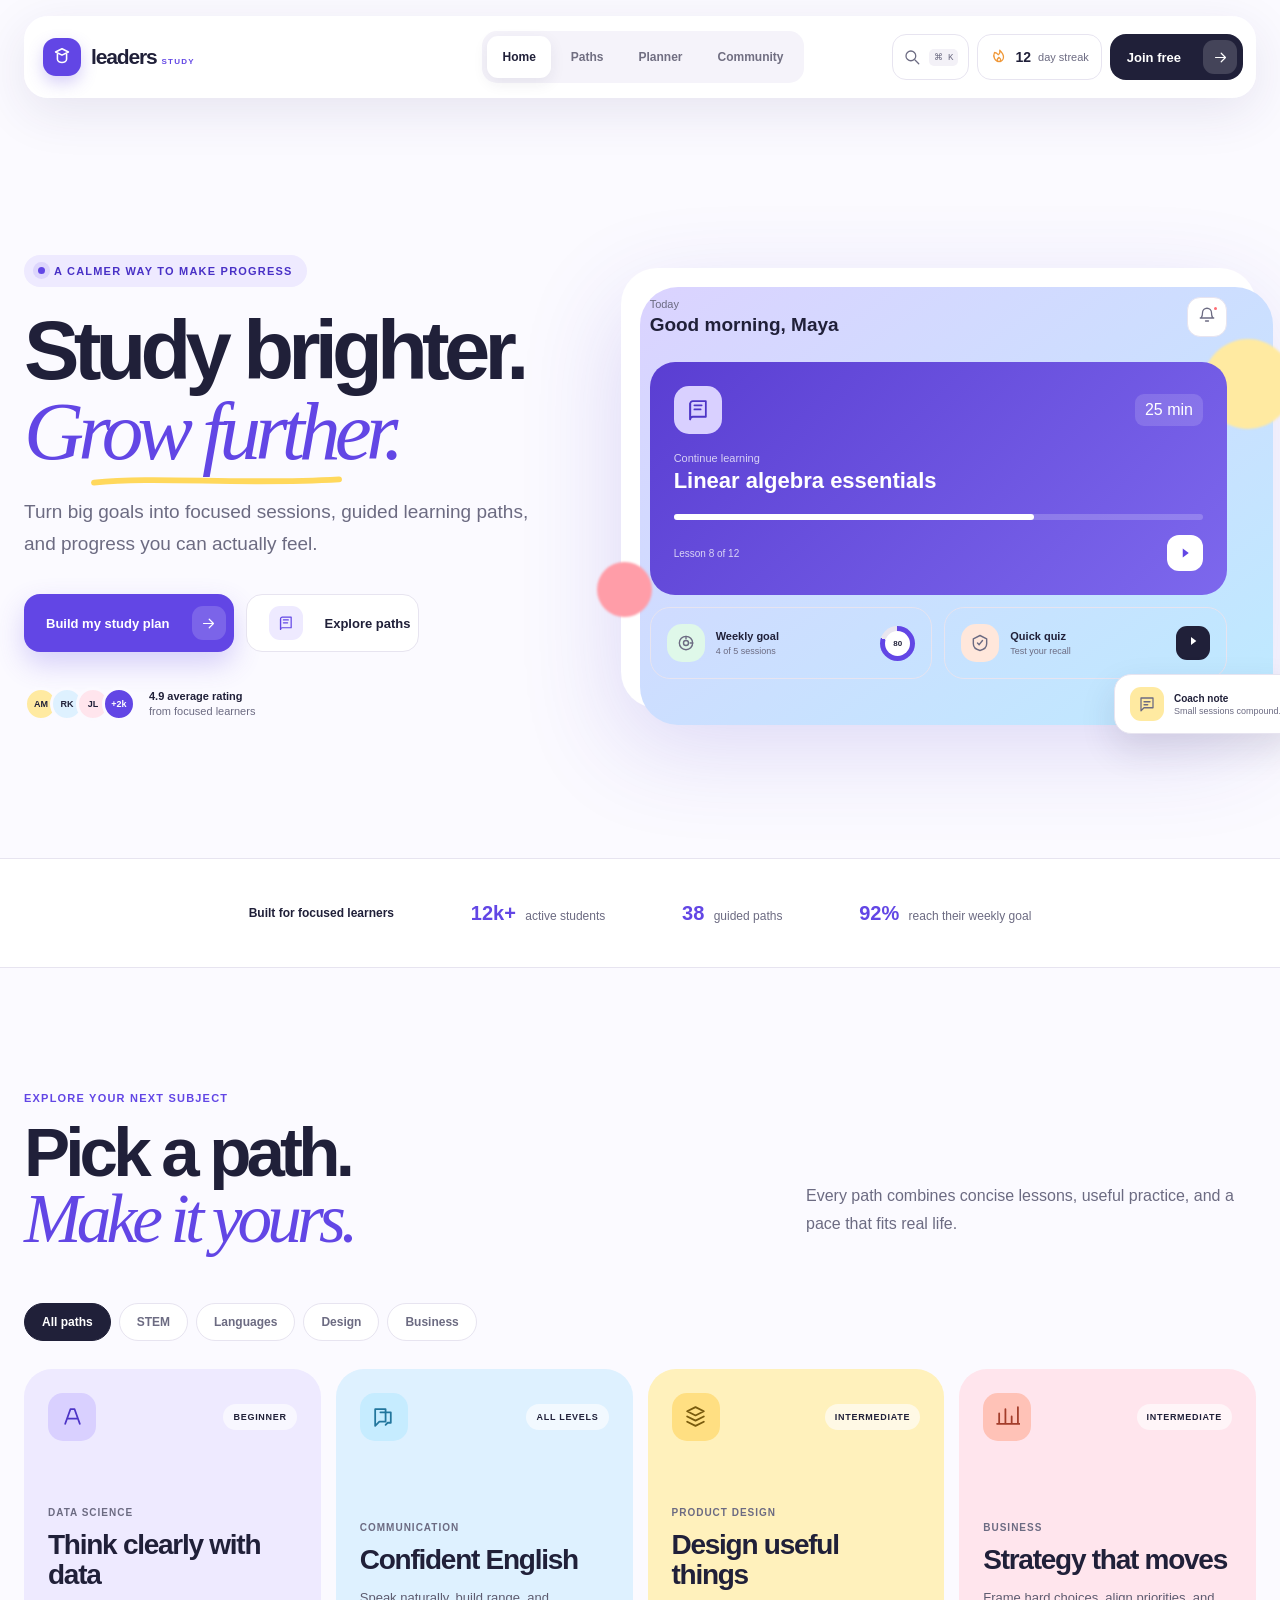
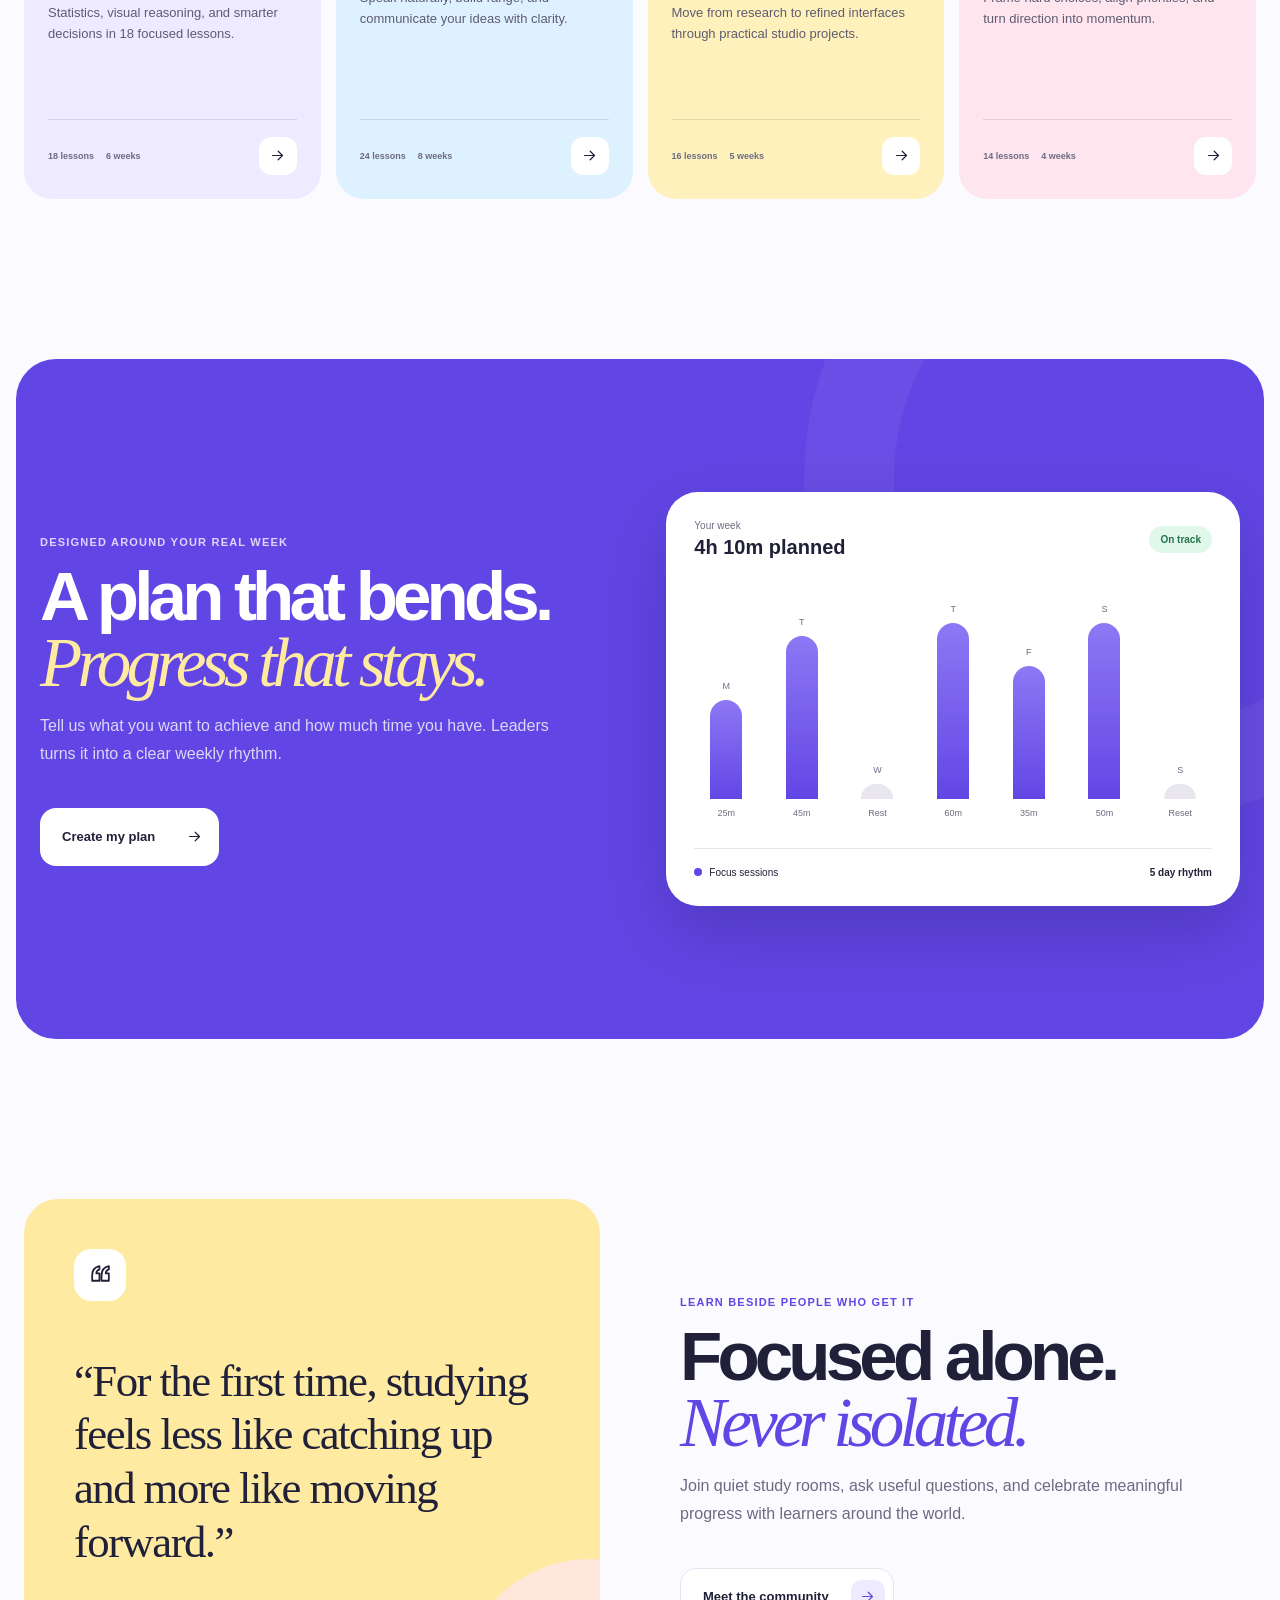
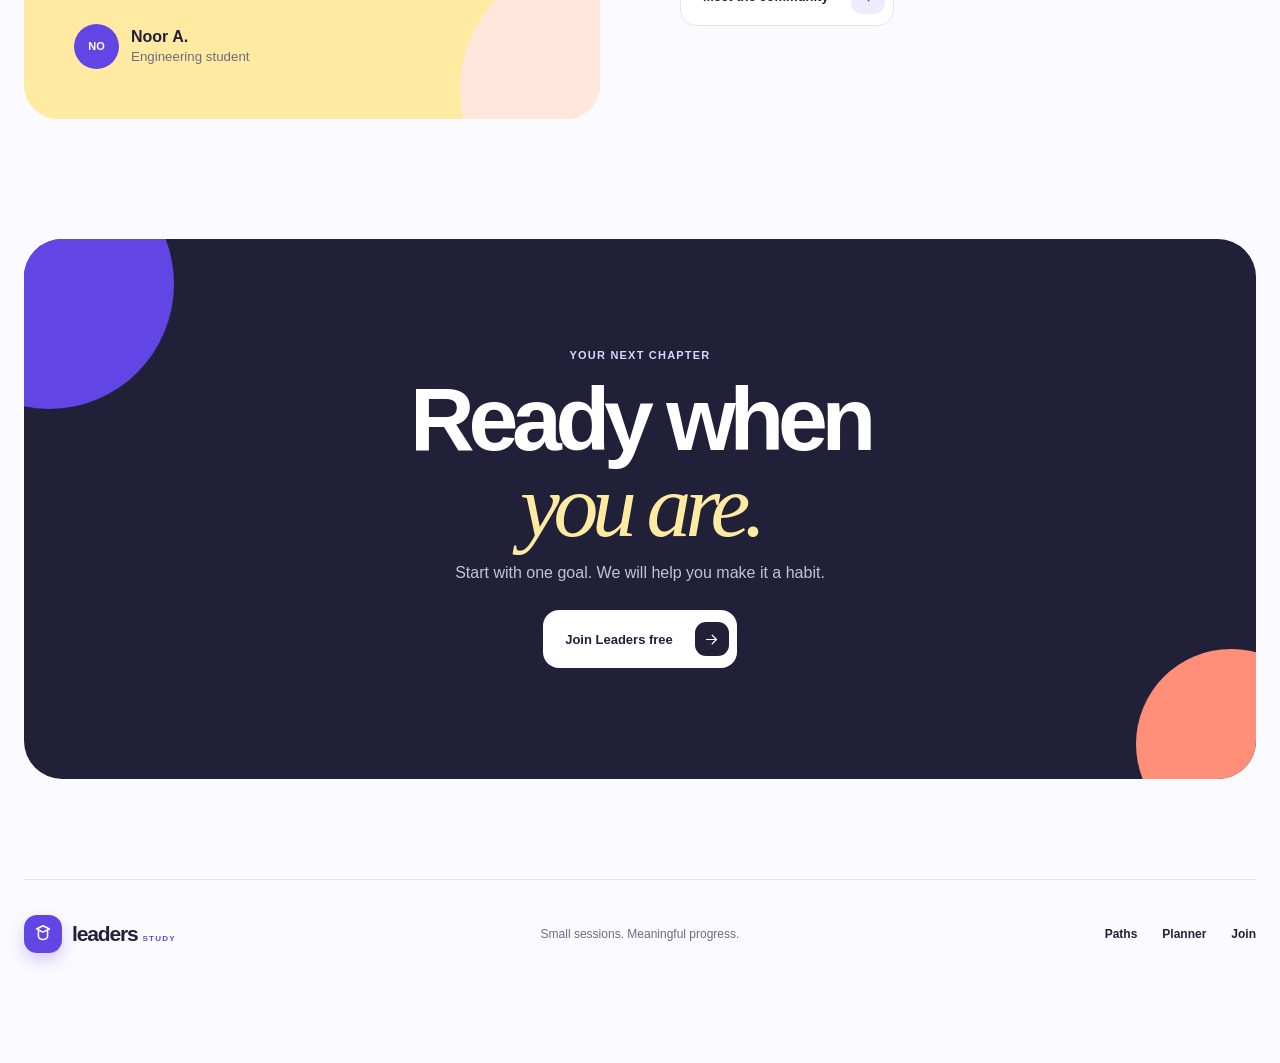
==== commit 61640692: "Fix mobile navigation, width, and profile page" ====
--- a/index.html
+++ b/index.html
@@ -8,6 +8,7 @@
   <title>Leaders — Your study space</title>
   <link rel="icon" href="assets/favicon.svg" type="image/svg+xml">
   <link rel="stylesheet" href="styles.css">
+  <link rel="stylesheet" href="fixes.css">
   <script src="app.js" defer></script>
 </head>
 <body>
@@ -28,6 +29,13 @@
       <a class="join-button" href="auth.html">Join free<span class="button-icon"><svg viewBox="0 0 24 24"><path d="M5 12h14M13 6l6 6-6 6"/></svg></span></a>
     </div>
   </header>
+
+  <nav class="mobile-nav" aria-label="Mobile navigation">
+    <a class="active" href="#home"><svg width="22" height="22" viewBox="0 0 24 24"><path d="m4 11 8-7 8 7v9h-6v-6h-4v6H4z"/></svg><span>Home</span></a>
+    <a href="#paths"><svg width="22" height="22" viewBox="0 0 24 24"><path d="M5 5.5A2.5 2.5 0 0 1 7.5 3H20v15H7.5A2.5 2.5 0 0 0 5 20.5z"/><path d="M5 5.5v15M9 7h7M9 11h6"/></svg><span>Paths</span></a>
+    <a href="#planner"><svg width="22" height="22" viewBox="0 0 24 24"><rect x="3" y="5" width="18" height="16" rx="3"/><path d="M7 3v4M17 3v4M3 10h18M8 14h3M8 17h7"/></svg><span>Planner</span></a>
+    <a href="auth.html"><svg width="22" height="22" viewBox="0 0 24 24"><circle cx="12" cy="8" r="3.5"/><path d="M5 21c.7-4.5 3-7 7-7s6.3 2.5 7 7"/></svg><span>Profile</span></a>
+  </nav>
 
   <main id="main">
     <section class="hero page-shell" id="home">
--- a/fixes.css
+++ b/fixes.css
@@ -0,0 +1,41 @@
+html,body{width:100%;max-width:100%;overflow-x:hidden;overflow-x:clip}.mobile-nav{display:none}main,section,header,footer,nav,div,article{min-width:0}svg{flex:none}
+
+@media(max-width:700px){
+  :root{--shell:calc(100% - 30px)}
+  html,body{width:100%;max-width:100%;overflow-x:hidden;overflow-x:clip}
+  body{padding-bottom:90px}
+  .topbar{width:100%;max-width:100%;position:sticky;top:0;left:0;right:0;overflow:visible}
+  .topbar .main-nav{display:none!important}
+  .mobile-nav{position:fixed;z-index:500;display:grid;grid-template-columns:repeat(4,minmax(0,1fr));left:max(8px,env(safe-area-inset-left));right:max(8px,env(safe-area-inset-right));bottom:max(8px,env(safe-area-inset-bottom));width:auto;max-width:none;height:68px;padding:5px;background:rgba(32,32,57,.97);border:1px solid rgba(255,255,255,.13);border-radius:22px;box-shadow:0 16px 42px rgba(25,20,58,.32);backdrop-filter:blur(18px);transform:none}
+  .mobile-nav a{min-width:0;height:100%;display:flex;flex-direction:column;align-items:center;justify-content:center;gap:4px;border-radius:17px;color:#aaa8bc;font-size:9px;font-weight:800;line-height:1}
+  .mobile-nav a.active,.mobile-nav a:focus,.mobile-nav a:hover{background:rgba(255,255,255,.09);color:white}
+  .mobile-nav svg{width:21px;height:21px}
+  .page-shell{width:calc(100% - 30px);max-width:calc(100% - 30px)}
+  main,.hero,.hero-copy,.study-board,.board-grid,.paths,.course-grid,.planner-inner,.community,.final-cta,.footer{width:100%;max-width:100%;min-width:0}
+  .hero{width:calc(100% - 30px);margin-inline:auto;padding-inline:0}
+  .hero-copy>p,.section-heading>p,.planner-copy>p,.community-copy>p{width:100%;max-width:100%}
+  .hero h1{font-size:clamp(48px,14.2vw,66px);max-width:100%;overflow-wrap:normal}
+  .hero h1 em{white-space:nowrap}
+  .hero-actions,.hero-actions>*{width:100%;max-width:100%;min-width:0}
+  .study-board{overflow:hidden;padding-bottom:78px}
+  .study-board:before{right:0;bottom:0}
+  .board-glow{display:none}
+  .floating-note{right:14px;left:14px;bottom:15px;width:auto;max-width:none}
+  .trust-strip{width:100%;max-width:100%;overflow:hidden}
+  .filter-row{max-width:calc(100vw - 15px)}
+  .course-card{width:100%;max-width:100%}
+  .planner-section{width:calc(100% - 16px);max-width:calc(100% - 16px);margin-inline:8px}
+  .week-card,.community-card,.cta-card{width:100%;max-width:100%;overflow:hidden}
+  .week-days{grid-template-columns:repeat(7,minmax(0,1fr))}
+  .search-dialog,.planner-dialog{width:calc(100% - 16px);max-width:calc(100% - 16px)}
+  .planner-modal{width:100%;max-width:100%}
+  .choice-grid,.day-choices{max-width:100%}
+
+  .account-page{padding-bottom:90px!important;width:100%;max-width:100%;overflow-x:hidden;overflow-x:clip}
+  .account-topbar{position:sticky;top:0;z-index:100;width:100%;max-width:100%}
+  .account-layout,.account-art,.account-panel,.account-card,.account-form-panel,.account-form{width:100%;max-width:100%;min-width:0}
+  .account-art{width:calc(100% - 16px);max-width:calc(100% - 16px);margin:8px}
+  .account-panel{padding-inline:20px}
+  .account-form label,.account-form label>div,.account-form input{min-width:0;max-width:100%}
+  .account-mobile-nav{display:grid}
+}
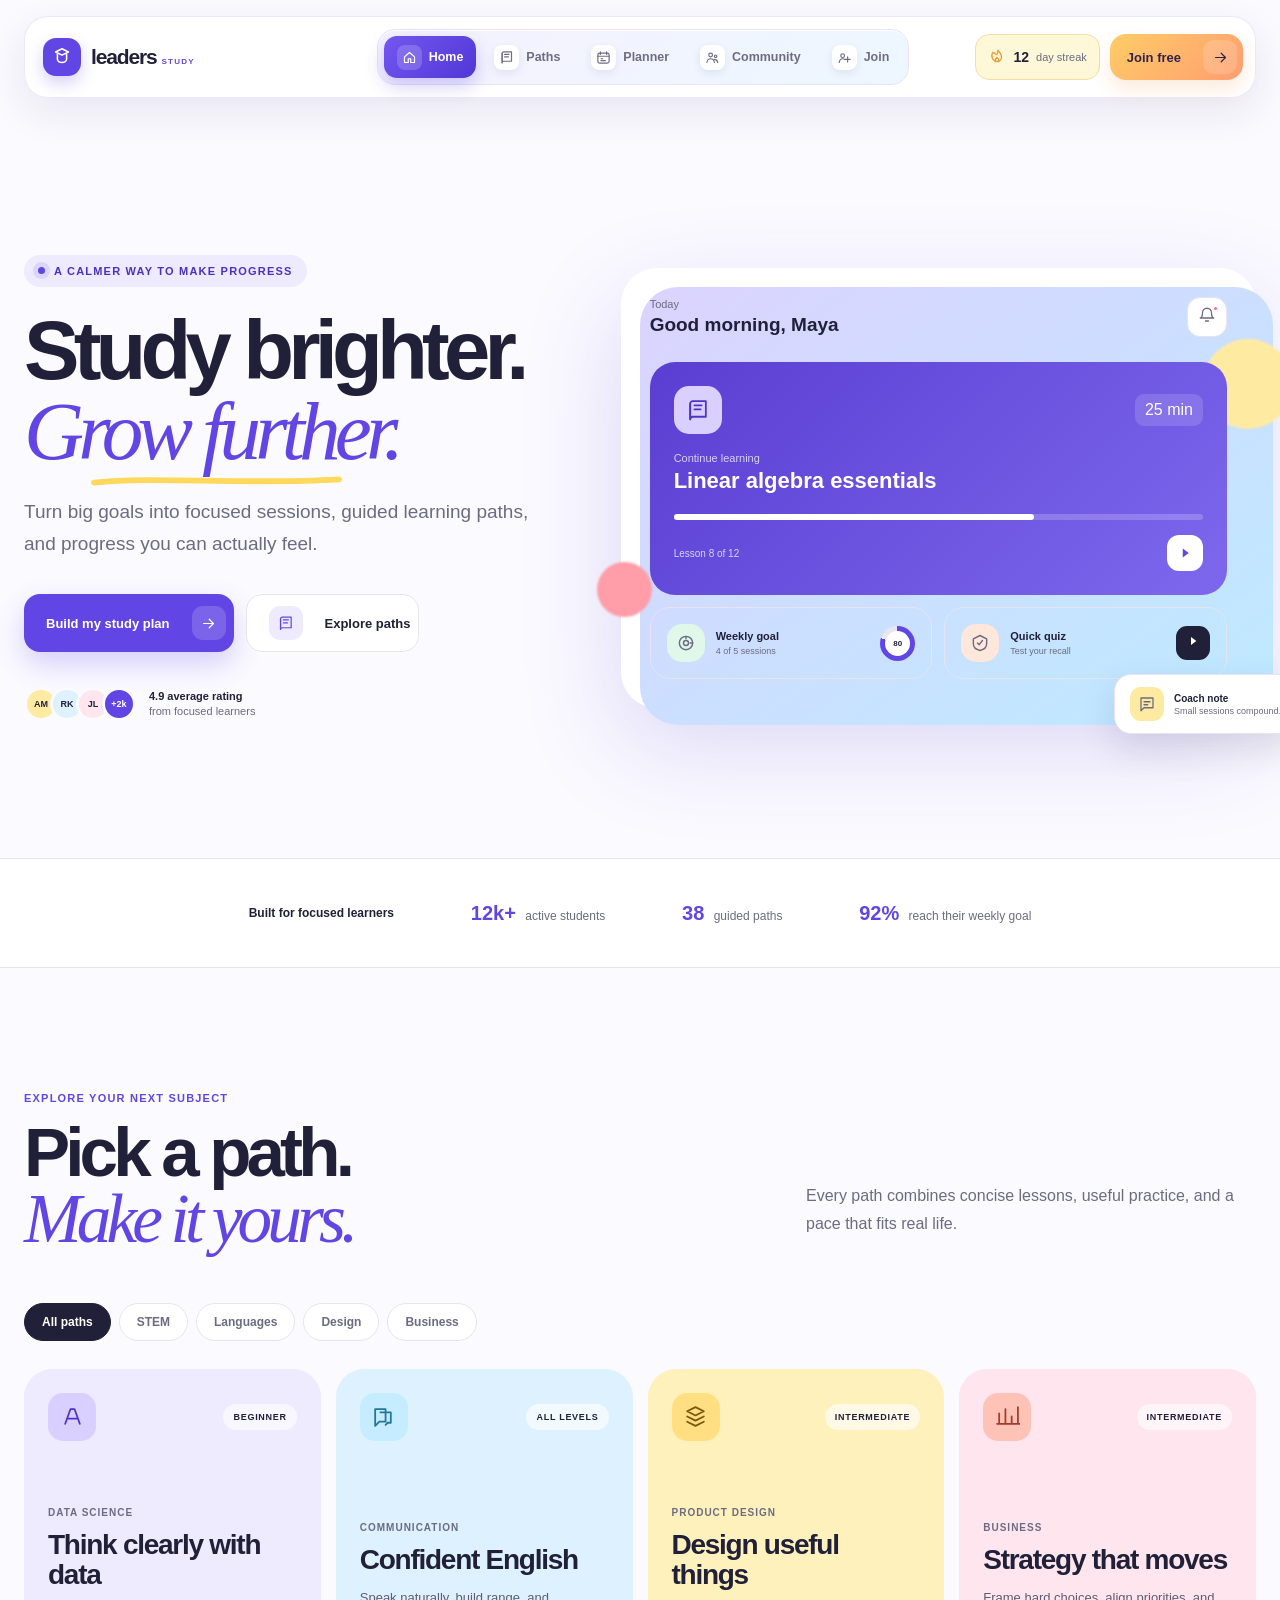
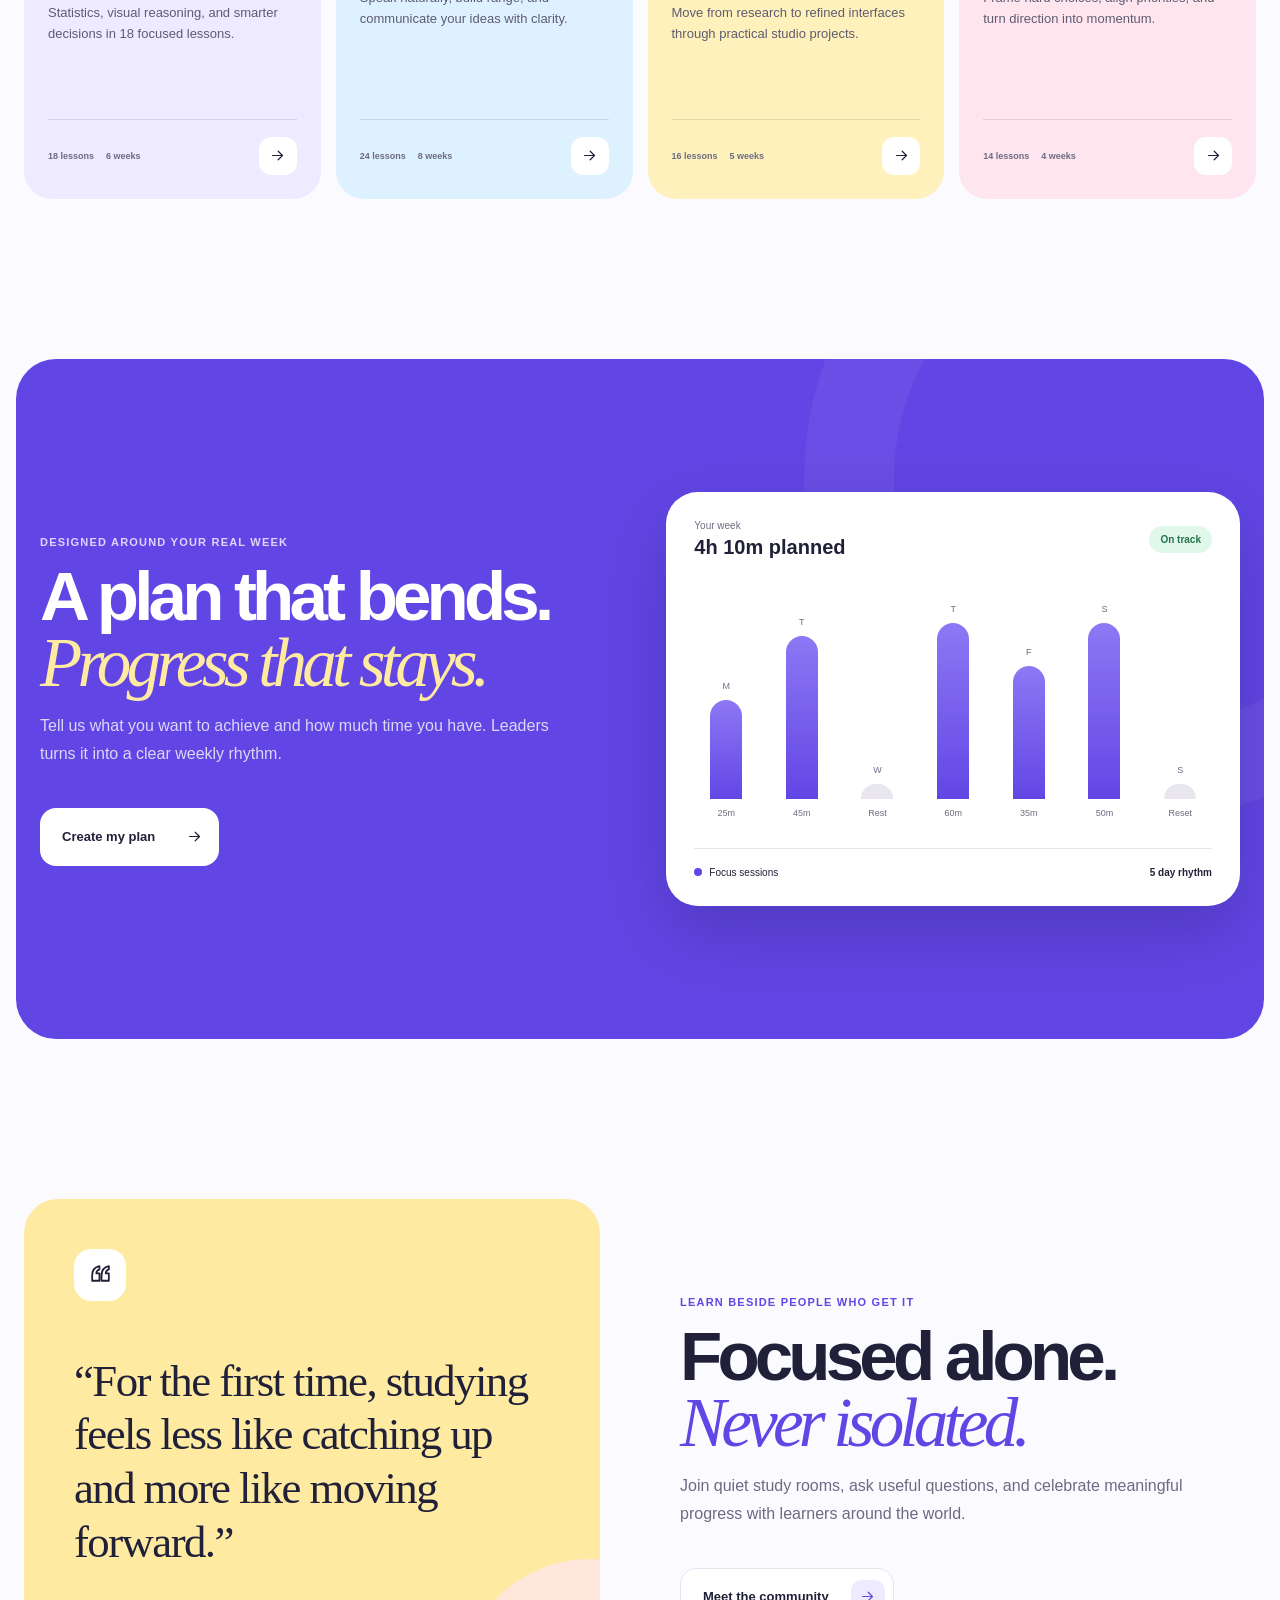
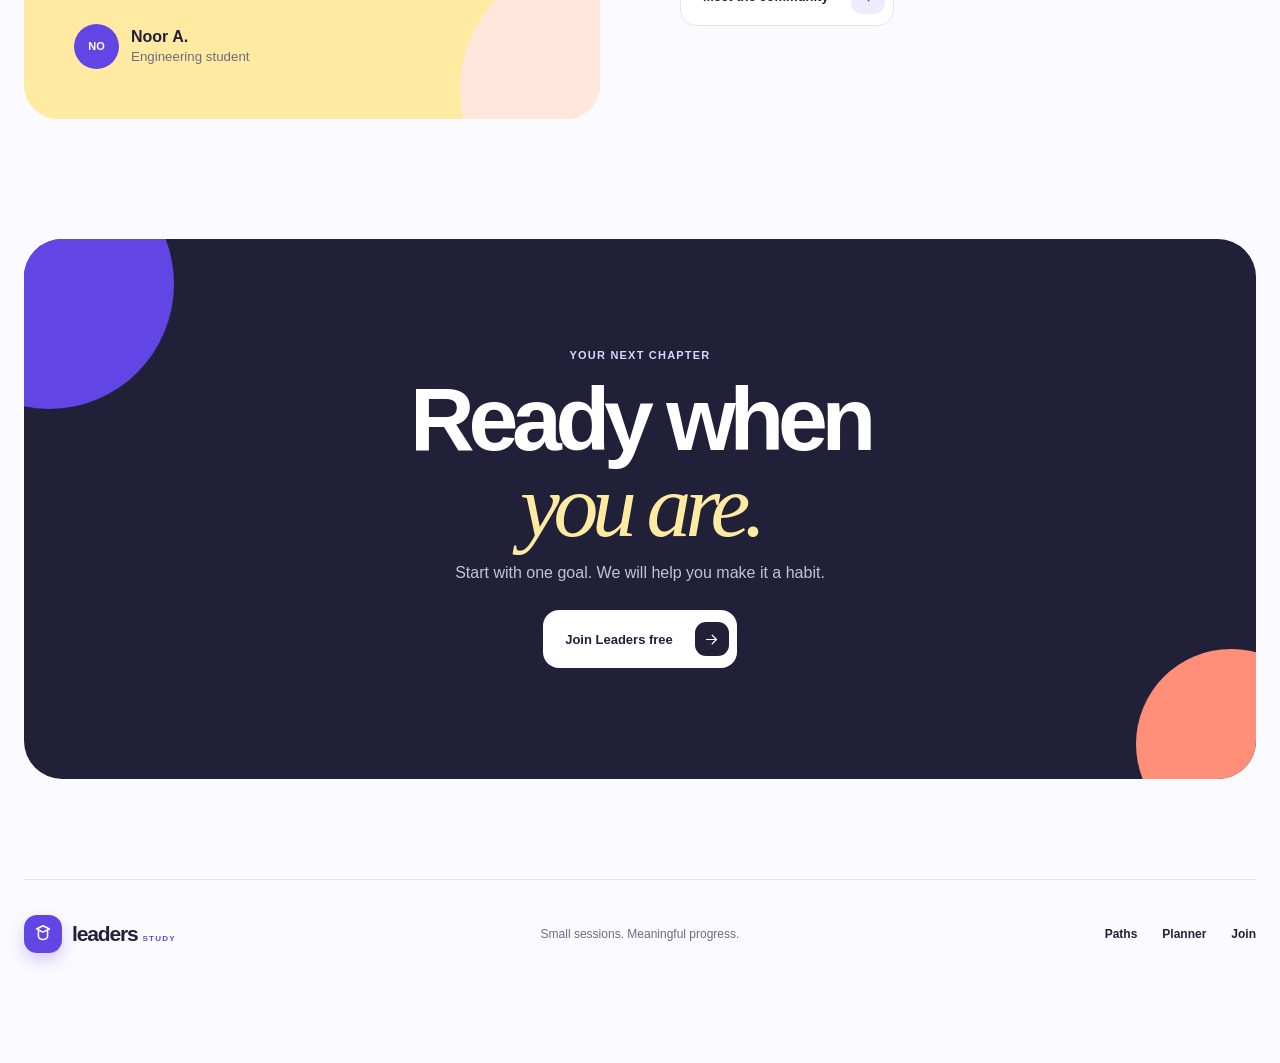
==== commit 58d94b80: "Redesign responsive navigation and add standalone pages" ====
--- a/index.html
+++ b/index.html
@@ -9,32 +9,33 @@
   <link rel="icon" href="assets/favicon.svg" type="image/svg+xml">
   <link rel="stylesheet" href="styles.css">
   <link rel="stylesheet" href="fixes.css">
+  <link rel="stylesheet" href="nav.css">
   <script src="app.js" defer></script>
 </head>
 <body>
   <a class="skip-link" href="#main">Skip to content</a>
 
   <header class="topbar">
-    <a class="brand" href="#home" aria-label="Leaders home"><span class="brand-shape"><svg viewBox="0 0 24 24"><path d="M5 6.5 12 3l7 3.5-7 3.5z"/><path d="M7 9v5.5c0 2 2.3 3.5 5 3.5s5-1.5 5-3.5V9"/></svg></span><span>leaders<small>STUDY</small></span></a>
+    <a class="brand" href="index.html" aria-label="Leaders home"><span class="brand-shape"><svg viewBox="0 0 24 24"><path d="M5 6.5 12 3l7 3.5-7 3.5z"/><path d="M7 9v5.5c0 2 2.3 3.5 5 3.5s5-1.5 5-3.5V9"/></svg></span><span>leaders<small>STUDY</small></span></a>
     <nav class="main-nav" aria-label="Main navigation">
-      <a class="active" href="#home"><span class="nav-icon"><svg viewBox="0 0 24 24"><path d="m4 11 8-7 8 7v9h-6v-6h-4v6H4z"/></svg></span><span>Home</span></a>
-      <a href="#paths"><span class="nav-icon"><svg viewBox="0 0 24 24"><path d="M5 5.5A2.5 2.5 0 0 1 7.5 3H20v15H7.5A2.5 2.5 0 0 0 5 20.5z"/><path d="M5 5.5v15M9 7h7M9 11h6"/></svg></span><span>Paths</span></a>
-      <a href="#planner"><span class="nav-icon"><svg viewBox="0 0 24 24"><rect x="3" y="5" width="18" height="16" rx="3"/><path d="M7 3v4M17 3v4M3 10h18M8 14h3M8 17h7"/></svg></span><span>Planner</span></a>
-      <a href="#community"><span class="nav-icon"><svg viewBox="0 0 24 24"><circle cx="9" cy="8" r="3"/><circle cx="17" cy="10" r="2"/><path d="M3 20c.7-4 2.7-6 6-6s5.3 2 6 6M15 15c3 0 4.8 1.7 5.3 5"/></svg></span><span>Community</span></a>
-      <a class="mobile-profile" href="auth.html"><span class="nav-icon"><svg viewBox="0 0 24 24"><circle cx="12" cy="8" r="3.5"/><path d="M5 21c.7-4.5 3-7 7-7s6.3 2.5 7 7"/></svg></span><span>Profile</span></a>
+      <a class="active" href="index.html"><span class="nav-icon"><svg viewBox="0 0 24 24"><path d="m4 11 8-7 8 7v9h-6v-6h-4v6H4z"/></svg></span><span>Home</span></a>
+      <a href="paths.html"><span class="nav-icon"><svg viewBox="0 0 24 24"><path d="M5 5.5A2.5 2.5 0 0 1 7.5 3H20v15H7.5A2.5 2.5 0 0 0 5 20.5z"/><path d="M5 5.5v15M9 7h7M9 11h6"/></svg></span><span>Paths</span></a>
+      <a href="planner.html"><span class="nav-icon"><svg viewBox="0 0 24 24"><rect x="3" y="5" width="18" height="16" rx="3"/><path d="M7 3v4M17 3v4M3 10h18M8 14h3M8 17h7"/></svg></span><span>Planner</span></a>
+      <a href="community.html"><span class="nav-icon"><svg viewBox="0 0 24 24"><circle cx="9" cy="8" r="3"/><circle cx="17" cy="10" r="2"/><path d="M3 20c.7-4 2.7-6 6-6s5.3 2 6 6M15 15c3 0 4.8 1.7 5.3 5"/></svg></span><span>Community</span></a>
+      <a href="auth.html"><span class="nav-icon"><svg viewBox="0 0 24 24"><circle cx="9" cy="9" r="3"/><path d="M3.5 20c.6-4 2.5-6 5.5-6 1.6 0 2.9.5 3.8 1.4M17 11v8M13 15h8"/></svg></span><span>Join</span></a>
     </nav>
     <div class="nav-tools">
-      <button class="tool-button search-trigger" type="button" aria-label="Search courses"><svg viewBox="0 0 24 24"><circle cx="10.5" cy="10.5" r="6.5"/><path d="m16 16 5 5"/></svg><span>Search</span><kbd>⌘ K</kbd></button>
       <span class="streak-pill"><svg viewBox="0 0 24 24"><path d="M13 3s1 4-2 6c-2-3-5-3-5-3s-2 4 0 8c1.4 2.8 3.7 4 6 4 3.3 0 6-2.7 6-6 0-4-5-9-5-9Z"/><path d="M10 18c-1.2-2 .2-4.1 2-5.5 1.7 1.4 3 3.7 1.8 5.5"/></svg><b>12</b><span>day streak</span></span>
       <a class="join-button" href="auth.html">Join free<span class="button-icon"><svg viewBox="0 0 24 24"><path d="M5 12h14M13 6l6 6-6 6"/></svg></span></a>
     </div>
   </header>
 
   <nav class="mobile-nav" aria-label="Mobile navigation">
-    <a class="active" href="#home"><svg width="22" height="22" viewBox="0 0 24 24"><path d="m4 11 8-7 8 7v9h-6v-6h-4v6H4z"/></svg><span>Home</span></a>
-    <a href="#paths"><svg width="22" height="22" viewBox="0 0 24 24"><path d="M5 5.5A2.5 2.5 0 0 1 7.5 3H20v15H7.5A2.5 2.5 0 0 0 5 20.5z"/><path d="M5 5.5v15M9 7h7M9 11h6"/></svg><span>Paths</span></a>
-    <a href="#planner"><svg width="22" height="22" viewBox="0 0 24 24"><rect x="3" y="5" width="18" height="16" rx="3"/><path d="M7 3v4M17 3v4M3 10h18M8 14h3M8 17h7"/></svg><span>Planner</span></a>
-    <a href="auth.html"><svg width="22" height="22" viewBox="0 0 24 24"><circle cx="12" cy="8" r="3.5"/><path d="M5 21c.7-4.5 3-7 7-7s6.3 2.5 7 7"/></svg><span>Profile</span></a>
+    <a class="active" href="index.html"><svg viewBox="0 0 24 24"><path d="m4 11 8-7 8 7v9h-6v-6h-4v6H4z"/></svg><span>Home</span></a>
+    <a href="paths.html"><svg viewBox="0 0 24 24"><path d="M5 5.5A2.5 2.5 0 0 1 7.5 3H20v15H7.5A2.5 2.5 0 0 0 5 20.5z"/><path d="M5 5.5v15M9 7h7M9 11h6"/></svg><span>Paths</span></a>
+    <a href="planner.html"><svg viewBox="0 0 24 24"><rect x="3" y="5" width="18" height="16" rx="3"/><path d="M7 3v4M17 3v4M3 10h18M8 14h3M8 17h7"/></svg><span>Planner</span></a>
+    <a href="community.html"><svg viewBox="0 0 24 24"><circle cx="9" cy="8" r="3"/><circle cx="17" cy="10" r="2"/><path d="M3 20c.7-4 2.7-6 6-6s5.3 2 6 6M15 15c3 0 4.8 1.7 5.3 5"/></svg><span>Community</span></a>
+    <a href="auth.html"><svg viewBox="0 0 24 24"><circle cx="9" cy="9" r="3"/><path d="M3.5 20c.6-4 2.5-6 5.5-6 1.6 0 2.9.5 3.8 1.4M17 11v8M13 15h8"/></svg><span>Join</span></a>
   </nav>
 
   <main id="main">
@@ -45,7 +46,7 @@
         <p>Turn big goals into focused sessions, guided learning paths, and progress you can actually feel.</p>
         <div class="hero-actions">
           <button class="primary-button planner-trigger" type="button">Build my study plan<span class="button-icon"><svg viewBox="0 0 24 24"><path d="M5 12h14M13 6l6 6-6 6"/></svg></span></button>
-          <a class="secondary-button" href="#paths"><span class="button-icon pale"><svg viewBox="0 0 24 24"><path d="M5 5.5A2.5 2.5 0 0 1 7.5 3H20v15H7.5A2.5 2.5 0 0 0 5 20.5z"/><path d="M5 5.5v15M9 7h7M9 11h6"/></svg></span>Explore paths</a>
+          <a class="secondary-button" href="paths.html"><span class="button-icon pale"><svg viewBox="0 0 24 24"><path d="M5 5.5A2.5 2.5 0 0 1 7.5 3H20v15H7.5A2.5 2.5 0 0 0 5 20.5z"/><path d="M5 5.5v15M9 7h7M9 11h6"/></svg></span>Explore paths</a>
         </div>
         <div class="hero-proof"><div class="mini-avatars"><span>AM</span><span>RK</span><span>JL</span><span>+2k</span></div><p><strong>4.9 average rating</strong><br>from focused learners</p></div>
       </div>
@@ -93,9 +94,7 @@
     <section class="final-cta page-shell"><div class="cta-card reveal"><div class="cta-orb one"></div><div class="cta-orb two"></div><span class="section-kicker light">Your next chapter</span><h2>Ready when<br><em>you are.</em></h2><p>Start with one goal. We will help you make it a habit.</p><a class="white-button" href="auth.html">Join Leaders free<span class="button-icon dark"><svg viewBox="0 0 24 24"><path d="M5 12h14M13 6l6 6-6 6"/></svg></span></a></div></section>
   </main>
 
-  <footer class="footer page-shell"><div class="brand"><span class="brand-shape"><svg viewBox="0 0 24 24"><path d="M5 6.5 12 3l7 3.5-7 3.5z"/><path d="M7 9v5.5c0 2 2.3 3.5 5 3.5s5-1.5 5-3.5V9"/></svg></span><span>leaders<small>STUDY</small></span></div><p>Small sessions. Meaningful progress.</p><div><a href="#paths">Paths</a><a href="#planner">Planner</a><a href="auth.html">Join</a></div></footer>
-
-  <dialog class="search-dialog" id="search-dialog"><div class="search-box"><svg viewBox="0 0 24 24"><circle cx="10.5" cy="10.5" r="6.5"/><path d="m16 16 5 5"/></svg><input id="course-search" type="search" placeholder="Search paths, subjects, or skills" autocomplete="off"><button class="dialog-close" type="button" aria-label="Close search"><svg viewBox="0 0 24 24"><path d="m6 6 12 12M18 6 6 18"/></svg></button></div><div class="search-hint"><span>Try “data”, “English”, or “design”</span><kbd>ESC</kbd></div></dialog>
+  <footer class="footer page-shell"><div class="brand"><span class="brand-shape"><svg viewBox="0 0 24 24"><path d="M5 6.5 12 3l7 3.5-7 3.5z"/><path d="M7 9v5.5c0 2 2.3 3.5 5 3.5s5-1.5 5-3.5V9"/></svg></span><span>leaders<small>STUDY</small></span></div><p>Small sessions. Meaningful progress.</p><div><a href="paths.html">Paths</a><a href="planner.html">Planner</a><a href="auth.html">Join</a></div></footer>
 
   <dialog class="planner-dialog" id="planner-dialog"><div class="planner-modal"><button class="dialog-close planner-close" type="button" aria-label="Close planner"><svg viewBox="0 0 24 24"><path d="m6 6 12 12M18 6 6 18"/></svg></button><div class="modal-head"><span class="section-kicker">Personal study planner</span><h2>Build a rhythm<br>that fits.</h2><p>Choose a goal and weekly pace. We will shape the first version of your plan.</p></div><div class="planner-form" id="planner-form"><fieldset><legend>What matters most right now?</legend><div class="choice-grid"><button class="choice active" type="button" data-goal="Exam confidence"><svg viewBox="0 0 24 24"><path d="M5 4h14v16H5zM8 8h8M8 12h6M8 16h4"/></svg><span>Exam confidence</span></button><button class="choice" type="button" data-goal="Build a skill"><svg viewBox="0 0 24 24"><path d="M12 3 4 7v6c0 4.5 3.2 7 8 8 4.8-1 8-3.5 8-8V7z"/><path d="m9 12 2 2 4-5"/></svg><span>Build a skill</span></button><button class="choice" type="button" data-goal="Stay consistent"><svg viewBox="0 0 24 24"><path d="M4 12a8 8 0 1 0 3-6.2M4 4v5h5"/></svg><span>Stay consistent</span></button></div></fieldset><fieldset><legend>Minutes per study day</legend><div class="range-row"><input id="minutes-range" type="range" min="15" max="90" value="35" step="5"><output id="minutes-output">35 min</output></div></fieldset><fieldset><legend>Study days per week</legend><div class="day-choices"> <button type="button">M</button><button class="active" type="button">T</button><button type="button">W</button><button class="active" type="button">T</button><button type="button">F</button><button class="active" type="button">S</button><button type="button">S</button></div></fieldset><button class="primary-button generate-plan" type="button">Generate my plan<span class="button-icon"><svg viewBox="0 0 24 24"><path d="M5 12h14M13 6l6 6-6 6"/></svg></span></button></div><div class="plan-result" id="plan-result" hidden><span class="result-check"><svg viewBox="0 0 24 24"><path d="m6 12 4 4 8-9"/></svg></span><p>Your starting rhythm</p><h3 id="result-goal">Exam confidence</h3><div><span><b id="result-sessions">3</b> sessions</span><span><b id="result-minutes">105</b> min / week</span></div><p>Start small this week. You can adjust the rhythm whenever life changes.</p><a class="primary-button" href="auth.html">Save my plan<span class="button-icon"><svg viewBox="0 0 24 24"><path d="M5 12h14M13 6l6 6-6 6"/></svg></span></a></div></div></dialog>
 </body>
--- a/nav.css
+++ b/nav.css
@@ -0,0 +1,21 @@
+/* Shared navigation — desktop, tablet and mobile each get a purpose-built layout. */
+.topbar{background:rgba(255,255,255,.9);border:1px solid rgba(98,70,229,.12);box-shadow:0 14px 40px rgba(39,32,86,.09);backdrop-filter:blur(22px)}
+.main-nav{display:flex;align-items:center;gap:5px;padding:6px;border:1px solid #e7e2ff;border-radius:18px;background:linear-gradient(135deg,#f5f2ff 0%,#edf7ff 100%);box-shadow:inset 0 1px #fff}
+.main-nav a{position:relative;display:flex;align-items:center;gap:7px;min-height:42px;padding:0 13px;border-radius:13px;color:#6f6c82;font-size:.78rem;font-weight:800;transition:transform .22s ease,color .22s ease,background .22s ease,box-shadow .22s ease}
+.main-nav a:hover{color:#3f2cb9;background:rgba(255,255,255,.8);transform:translateY(-2px)}
+.main-nav a.active{color:#fff;background:linear-gradient(135deg,#7357ef,#5137d7);box-shadow:0 8px 18px rgba(83,55,216,.25)}
+.main-nav .nav-icon{display:grid;width:25px;height:25px;place-items:center;border-radius:8px;background:#fff;box-shadow:0 3px 9px rgba(45,34,105,.09)}
+.main-nav a.active .nav-icon{background:rgba(255,255,255,.18);box-shadow:none}
+.main-nav svg{width:15px;height:15px;fill:none;stroke:currentColor;stroke-width:1.9;stroke-linecap:round;stroke-linejoin:round}
+.nav-tools{gap:10px}.streak-pill{background:#fff8d8;border-color:#f5dea0}.join-button{background:linear-gradient(135deg,#ffcc67,#ff9d70);color:#30244a;box-shadow:0 9px 20px rgba(238,149,75,.2)}
+.join-button:hover{box-shadow:0 12px 26px rgba(238,149,75,.3)}
+.mobile-nav{grid-template-columns:repeat(5,minmax(0,1fr))!important;background:rgba(255,255,255,.94)!important;border:1px solid rgba(98,70,229,.15)!important;box-shadow:0 -10px 35px rgba(39,32,86,.13)!important;backdrop-filter:blur(24px)!important}
+.mobile-nav a{position:relative;color:#8b879e!important;gap:4px!important;font-weight:750!important;transition:color .2s ease,transform .2s ease!important}
+.mobile-nav a::before{content:"";position:absolute;inset:5px 7px 18px;border-radius:15px;background:transparent;z-index:-1;transition:background .2s ease,transform .2s ease}
+.mobile-nav a.active{color:#563ad7!important;transform:translateY(-2px)}
+.mobile-nav a.active::before{background:linear-gradient(135deg,#eee9ff,#e7f5ff);transform:scale(1.02)}
+.mobile-nav svg{width:21px!important;height:21px!important;fill:none;stroke:currentColor;stroke-width:1.9;stroke-linecap:round;stroke-linejoin:round}
+.account-desktop-nav{display:flex;align-items:center;gap:5px;padding:5px;border:1px solid #e7e2ff;border-radius:16px;background:#f5f2ff}
+.account-desktop-nav a{padding:9px 12px;border-radius:11px;color:#706b86;font-size:.77rem;font-weight:800}.account-desktop-nav a:hover{color:#5137d7;background:#fff}.account-desktop-nav a.active{color:#fff;background:#6246e5}
+@media (max-width:1100px) and (min-width:701px){.topbar{padding-inline:22px}.main-nav a{padding:0 9px;font-size:.7rem}.main-nav .nav-icon{width:22px;height:22px}.streak-pill{display:none}.join-button{padding:9px 13px}.account-desktop-nav a{padding:8px;font-size:.69rem}}
+@media (max-width:700px){.topbar{background:rgba(255,255,255,.92)!important;border:0!important;border-bottom:1px solid #ece8f7!important;border-radius:0!important;box-shadow:0 8px 25px rgba(39,32,86,.06)!important}.nav-tools{display:flex!important}.nav-tools .streak-pill{display:flex!important;width:42px;height:34px;padding:0;justify-content:center;border-radius:12px}.nav-tools .streak-pill span{display:none}.nav-tools .streak-pill svg{width:16px}.nav-tools .join-button{display:none!important}.mobile-nav{left:10px!important;right:10px!important;bottom:calc(8px + env(safe-area-inset-bottom))!important;width:auto!important;min-width:0!important;height:72px!important;padding:6px!important;border-radius:23px!important}.mobile-nav a{font-size:.58rem!important;min-width:0!important}.mobile-nav a::before{inset:3px 2px 17px}.account-desktop-nav{display:none}.account-topbar .account-back{display:none!important}}
